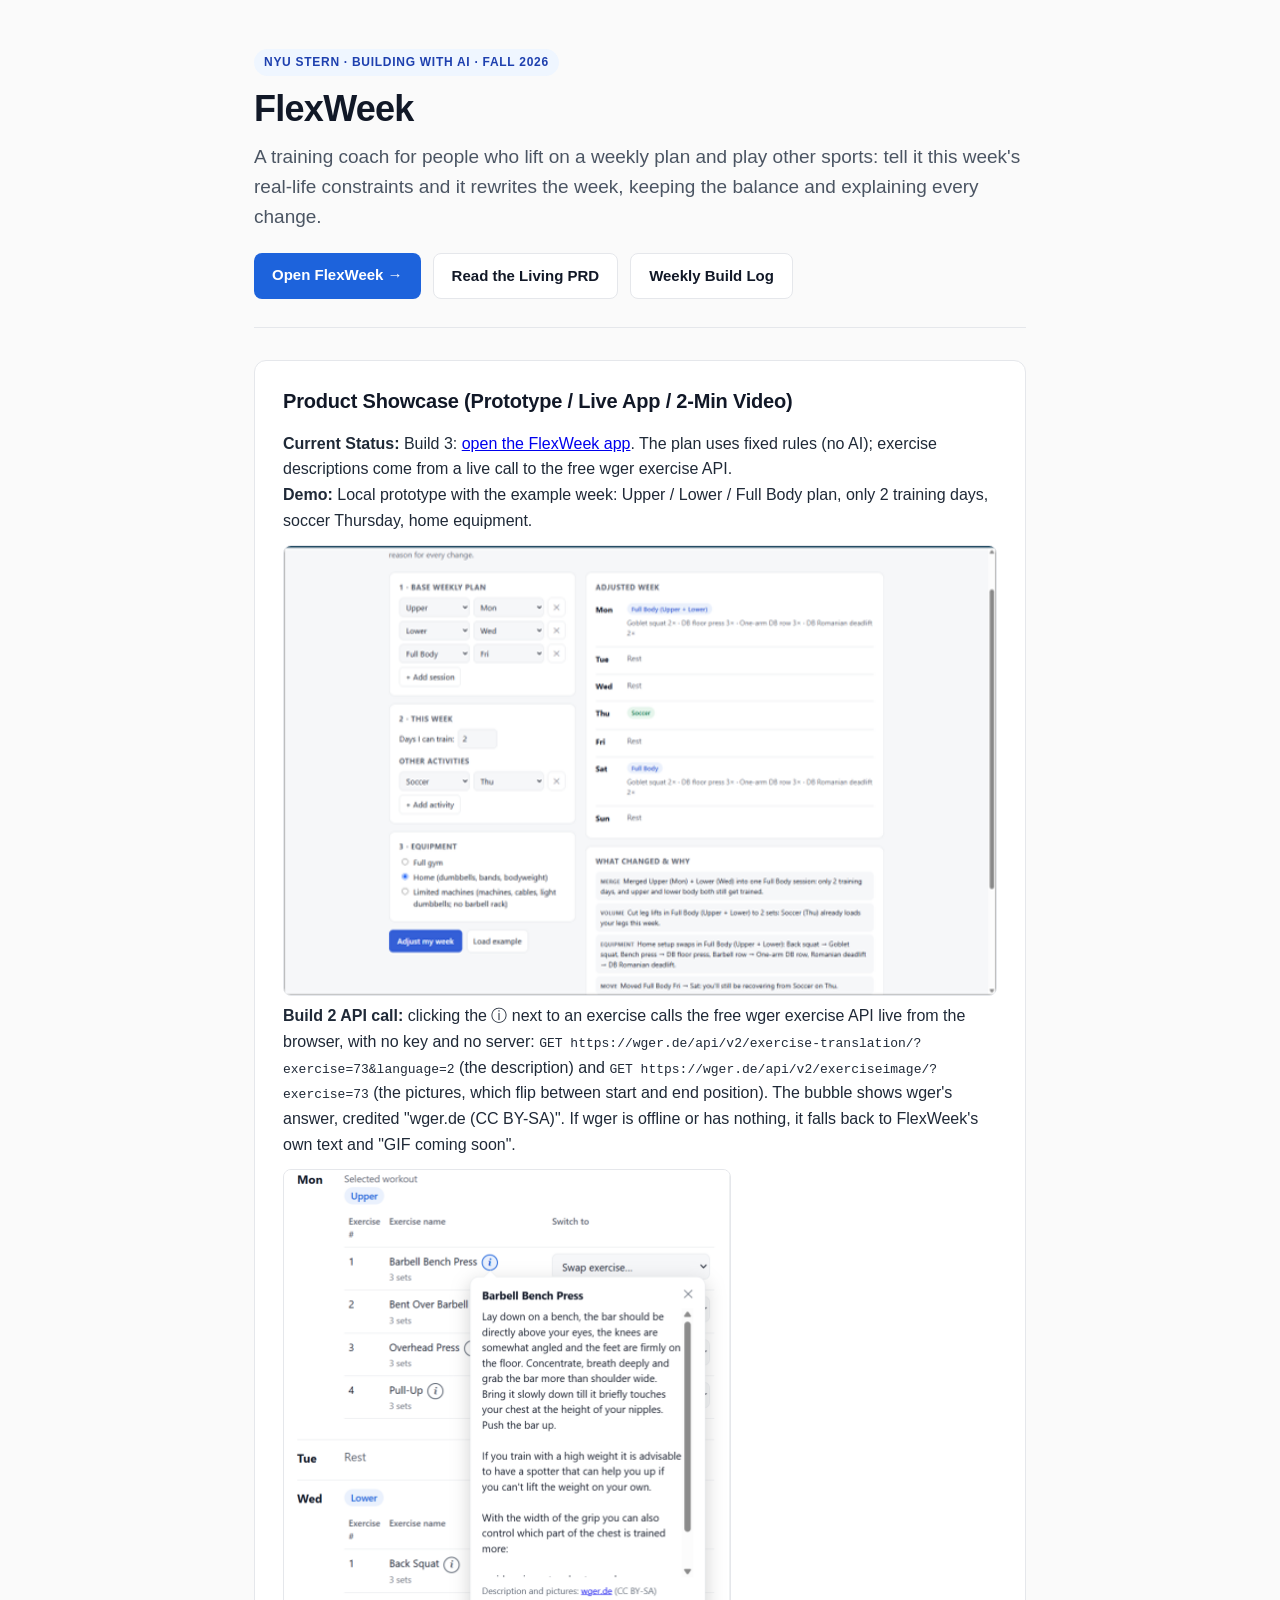
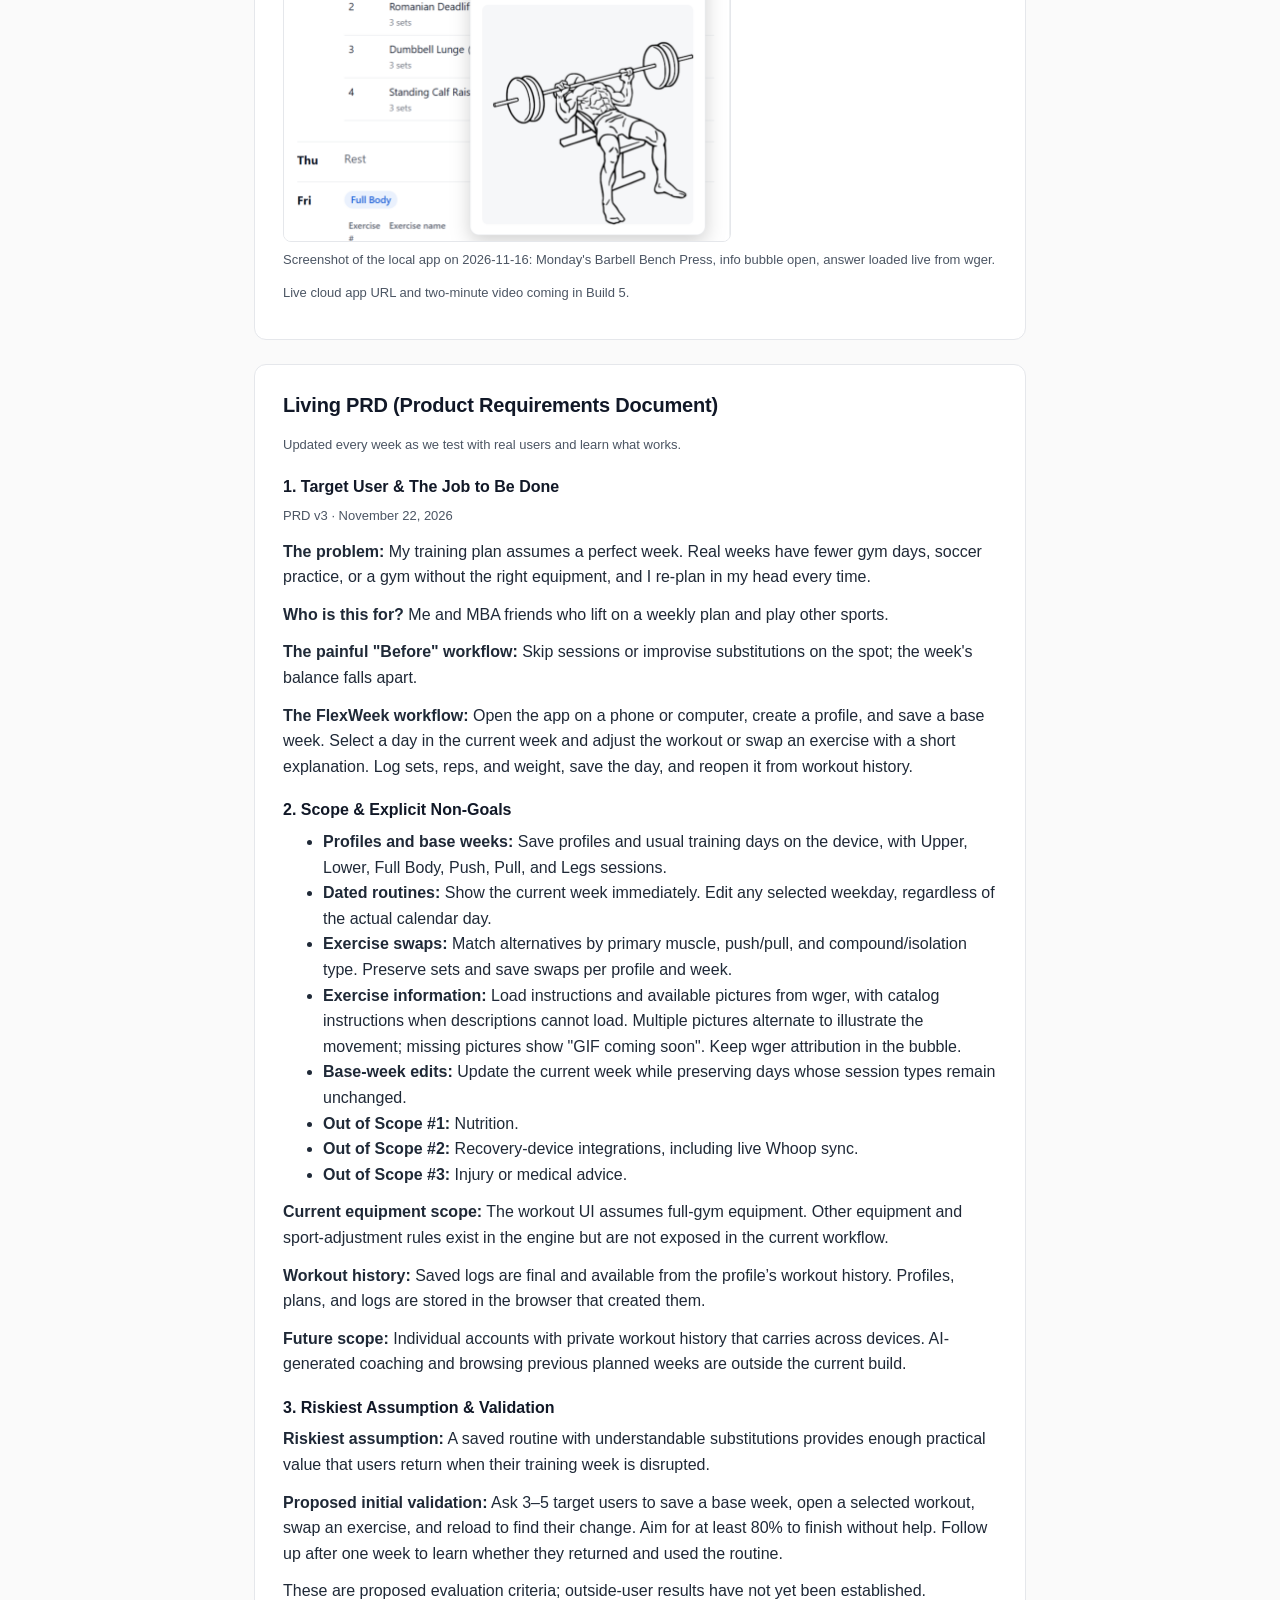
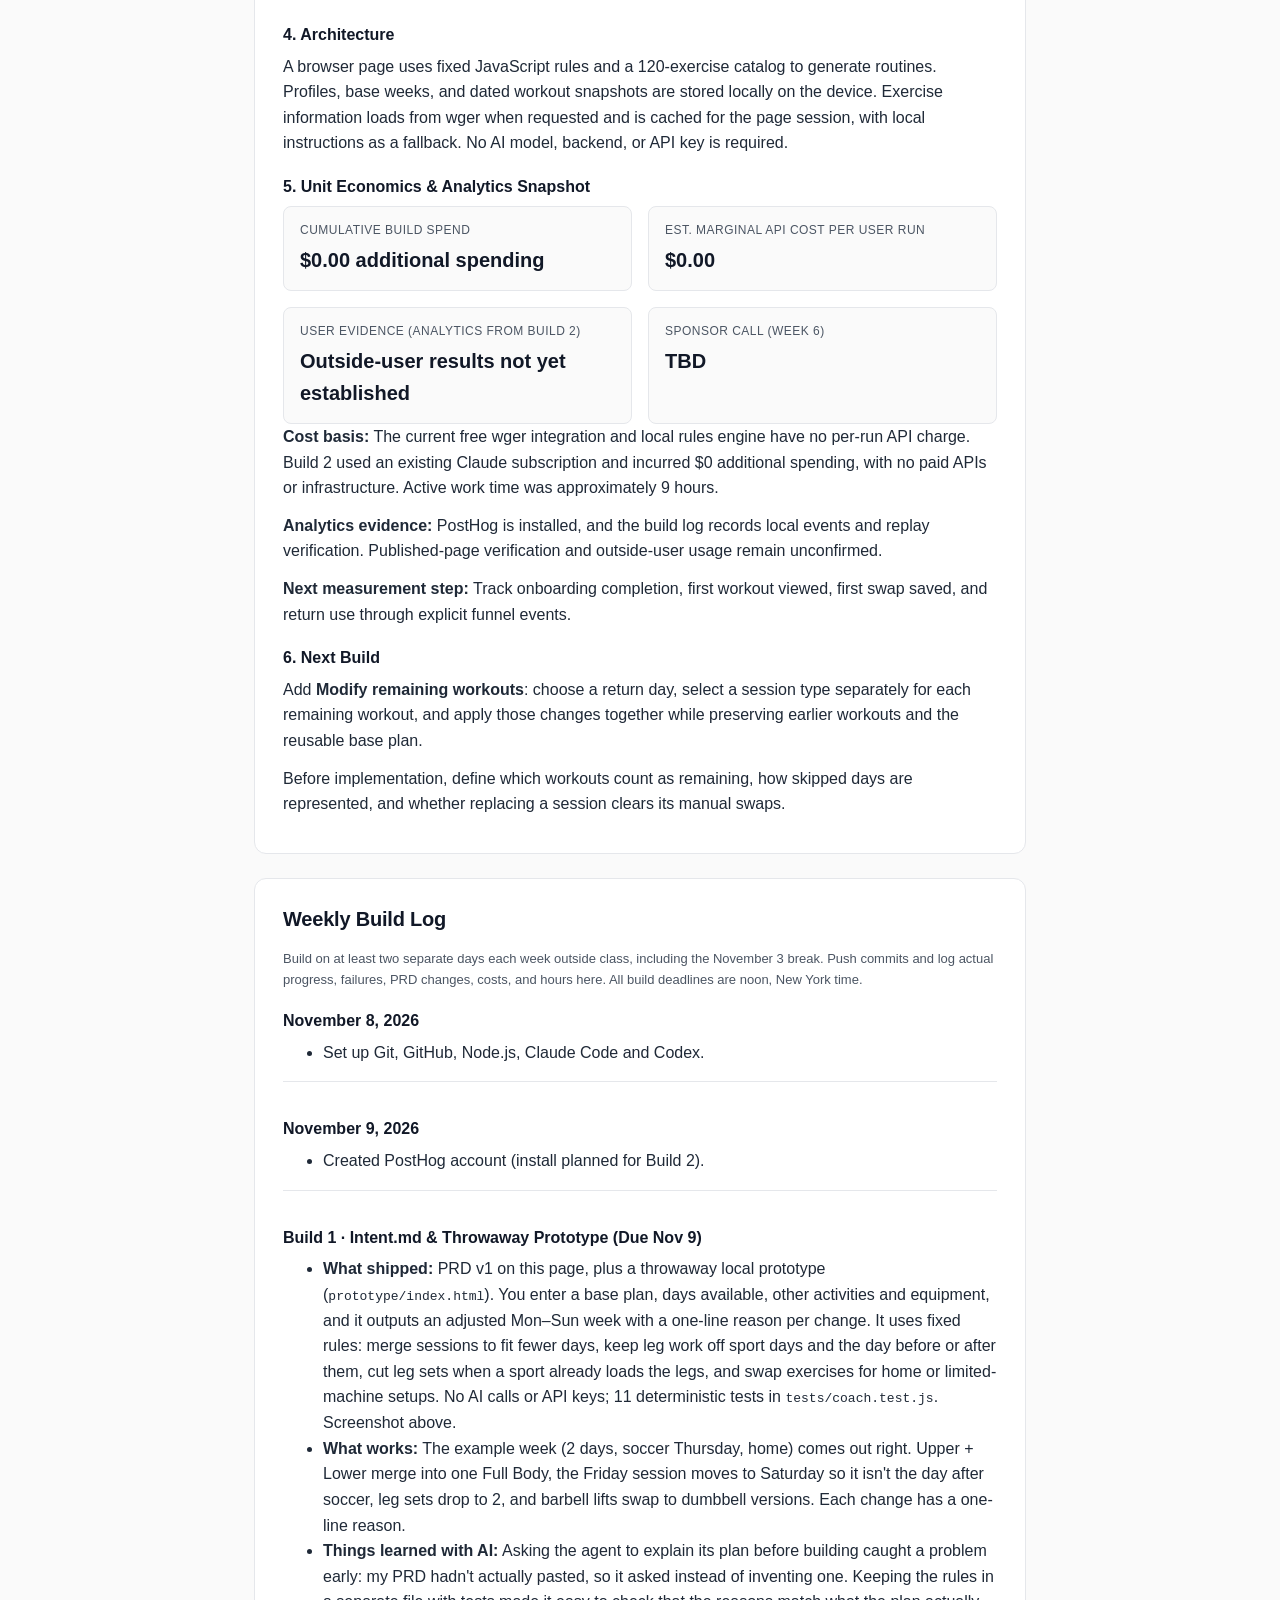
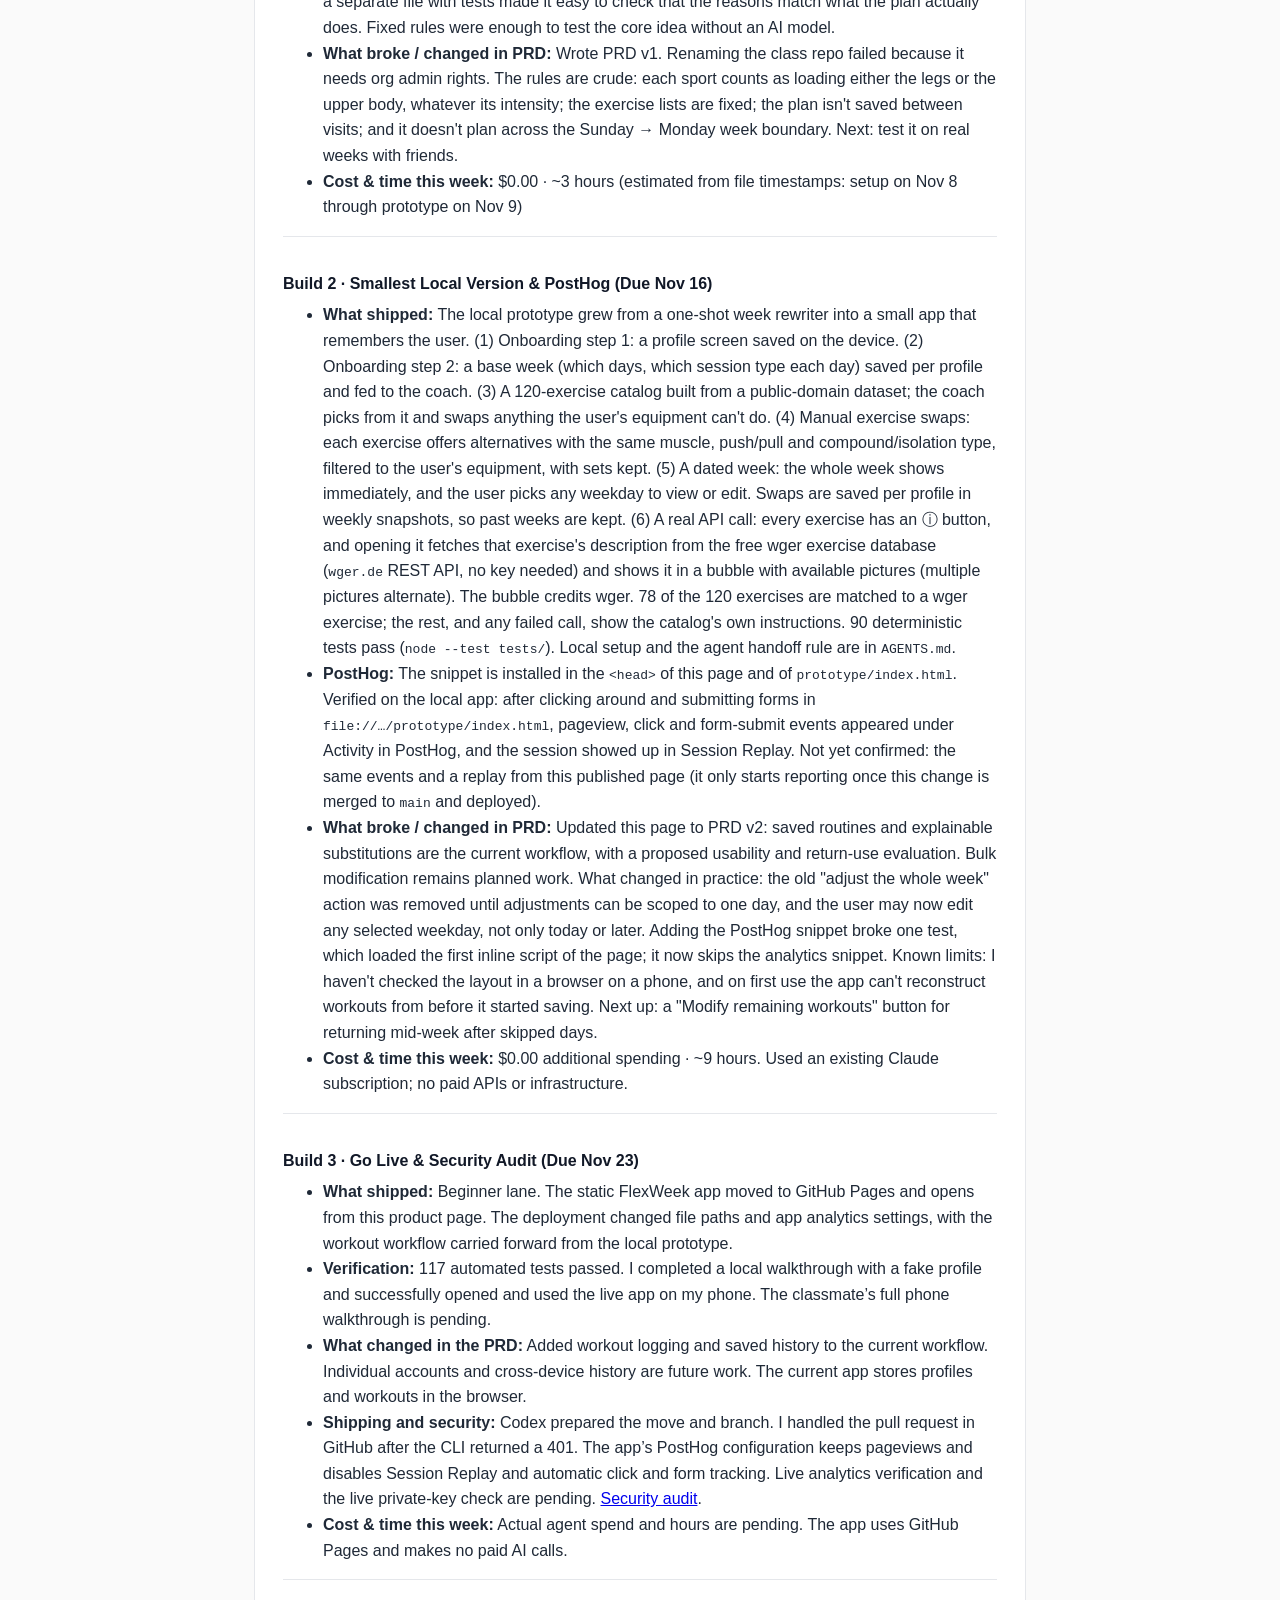
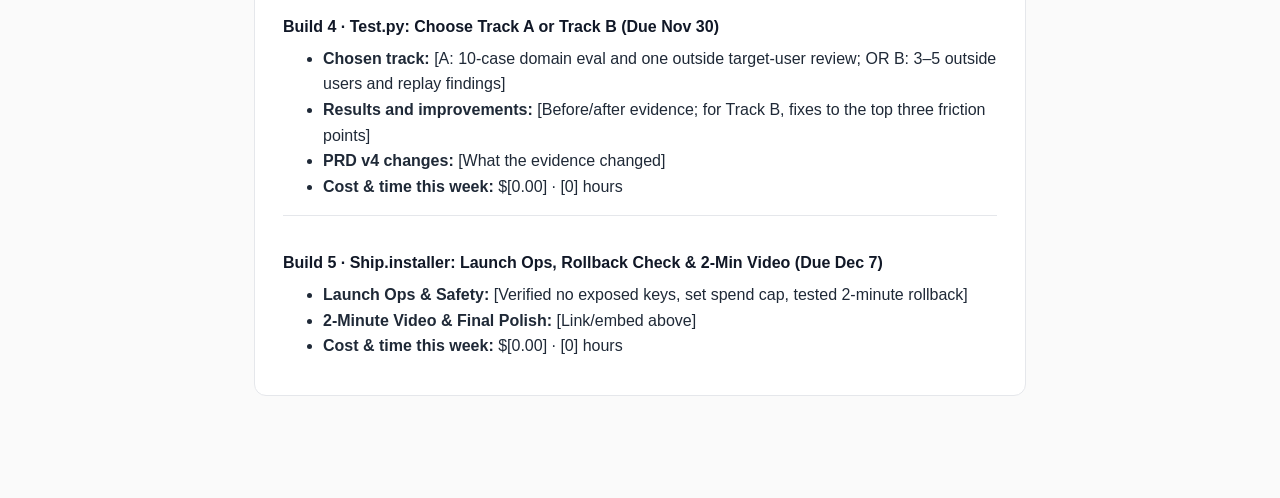
==== docs/index.html @ f3397f72 "Document Build 3 deployment and security audit progress" ====
<!DOCTYPE html>
<html lang="en">
<head>
  <meta charset="UTF-8" />
  <meta name="viewport" content="width=device-width, initial-scale=1.0" />
  <title>FlexWeek · Building with AI (Fall 2026)</title>

  <!-- PostHog -->
  <script>
    !function(t,e){var o,n,p,r;e.__SV||(window.posthog && window.posthog.__loaded)||(window.posthog=e,e._i=[],e.init=function(i,s,a){function g(t,e){var o=e.split(".");2==o.length&&(t=t[o[0]],e=o[1]),t[e]=function(){t.push([e].concat(Array.prototype.slice.call(arguments,0)))}}p||((p=t.createElement("script")).type="text/javascript",p.crossOrigin="anonymous",p.async=!0,p.src=s.api_host.replace(".i.posthog.com","-assets.i.posthog.com")+"/static/array.js",p.onerror=function(){p=null},(r=t.getElementsByTagName("script")[0]).parentNode.insertBefore(p,r));var u=e;for(void 0!==a?u=e[a]=[]:a="posthog",u.people=u.people||[],Object.defineProperty(u,"toString",{configurable:!0,enumerable:!0,writable:!0,value:function(t){var e="posthog";return"posthog"!==a&&(e+="."+a),t||(e+=" (stub)"),e}}),Object.defineProperty(u.people,"toString",{configurable:!0,enumerable:!0,writable:!0,value:function(){return u.toString(1)+".people (stub)"}}),o="Eh Rh Ph Oh Lh qh init yd bd dd fd Sd wc md xd ad Ed Ad Rd Pd Od Fd capture getExtension gr pd gd calculateEventProperties Ld register register_once register_for_session unregister unregister_for_session zd hd jd getFeatureFlag getFeatureFlagPayload getFeatureFlagResult getAllFeatureFlags isFeatureEnabled reloadFeatureFlags updateFlags updateEarlyAccessFeatureEnrollment getEarlyAccessFeatures on onFeatureFlags onSurveysLoaded onSessionId getSurveys getActiveMatchingSurveys onActiveMatchingSurveysChanged renderSurvey displaySurvey cancelPendingSurvey canRenderSurvey canRenderSurveyAsync Hd identify setPersonProperties unsetPersonProperties group resetGroups setPersonPropertiesForFlags resetPersonPropertiesForFlags setGroupPropertiesForFlags resetGroupPropertiesForFlags reset Ud shutdown setIdentity clearIdentity get_distinct_id getGroups get_session_id get_session_replay_url alias set_config startSessionRecording stopSessionRecording sessionRecordingStarted captureException addExceptionStep captureLog startExceptionAutocapture stopExceptionAutocapture loadToolbar get_property getSessionProperty qd Td createPersonProfile setInternalOrTestUser Bd Uh zh opt_in_capturing opt_out_capturing Hh has_opted_in_capturing has_opted_out_capturing get_explicit_consent_status is_capturing clear_opt_in_out_capturing $d debug kc Ls getPageViewId captureTraceFeedback captureTraceMetric rd".split(" "),n=0;n<o.length;n++)g(u,o[n]);e._i.push([i,s,a])},e.__SV=1)}(document,window.posthog||[]);
    posthog.init('phc_yWH2DYtbqwrPNAGoqva7mXUJ3eoKu2SEwmUWxZqP9yeE', {
        api_host: 'https://us.i.posthog.com',
        defaults: '2026-05-30',
        person_profiles: 'identified_only', // or 'always' to create profiles for anonymous users as well
    })
  </script>

  <style>
    :root {
      --bg: #fafafa;
      --card: #ffffff;
      --text: #111827;
      --muted: #4b5563;
      --border: #e5e7eb;
      --accent: #1d63dc;
      --tag-bg: #eff6ff;
      --tag-text: #1e40af;
    }
    * { box-sizing: border-box; }
    body {
      margin: 0;
      font-family: -apple-system, BlinkMacSystemFont, "DM Sans", "Segoe UI", Roboto, sans-serif;
      background: var(--bg);
      color: var(--text);
      line-height: 1.6;
    }
    .container {
      max-width: 820px;
      margin: 0 auto;
      padding: 48px 24px 80px;
    }
    header {
      border-bottom: 1px solid var(--border);
      padding-bottom: 28px;
      margin-bottom: 32px;
    }
    .eyebrow {
      display: inline-block;
      font-size: 12px;
      font-weight: 600;
      text-transform: uppercase;
      letter-spacing: 0.06em;
      background: var(--tag-bg);
      color: var(--tag-text);
      padding: 4px 10px;
      border-radius: 999px;
      margin-bottom: 12px;
    }
    h1 {
      font-size: 36px;
      line-height: 1.15;
      margin: 0 0 12px;
      letter-spacing: -0.02em;
    }
    .tagline {
      font-size: 19px;
      color: var(--muted);
      margin: 0 0 20px;
    }
    .cta-row {
      display: flex;
      gap: 12px;
      flex-wrap: wrap;
    }
    .btn {
      display: inline-block;
      padding: 10px 18px;
      border-radius: 8px;
      font-weight: 600;
      font-size: 15px;
      text-decoration: none;
      background: var(--accent);
      color: #fff;
    }
    .btn-secondary {
      background: var(--card);
      color: var(--text);
      border: 1px solid var(--border);
    }
    section {
      background: var(--card);
      border: 1px solid var(--border);
      border-radius: 12px;
      padding: 24px 28px;
      margin-bottom: 24px;
    }
    h2 {
      font-size: 20px;
      margin: 0 0 14px;
      letter-spacing: -0.01em;
    }
    h3 {
      font-size: 16px;
      margin: 18px 0 6px;
    }
    p, ul {
      margin: 0 0 12px;
      color: #1f2937;
    }
    .grid-2 {
      display: grid;
      grid-template-columns: repeat(auto-fit, minmax(240px, 1fr));
      gap: 16px;
    }
    .stat-box {
      border: 1px solid var(--border);
      border-radius: 8px;
      padding: 14px 16px;
      background: var(--bg);
    }
    .stat-label {
      font-size: 12px;
      color: var(--muted);
      text-transform: uppercase;
      letter-spacing: 0.04em;
    }
    .stat-value {
      font-size: 20px;
      font-weight: 700;
      margin-top: 4px;
    }
    .log-entry {
      border-top: 1px solid var(--border);
      padding-top: 16px;
      margin-top: 16px;
    }
    .log-entry:first-of-type {
      border-top: none;
      padding-top: 0;
      margin-top: 0;
    }
    .meta {
      font-size: 13px;
      color: var(--muted);
    }
  </style>
</head>
<body>
  <div class="container">
    <!-- HERO / PRODUCT PITCH -->
    <header>
      <span class="eyebrow">NYU Stern · Building with AI · Fall 2026</span>
      <h1>FlexWeek</h1>
      <p class="tagline">A training coach for people who lift on a weekly plan and play other sports: tell it this week's real-life constraints and it rewrites the week, keeping the balance and explaining every change.</p>
      <div class="cta-row">
        <a class="btn" href="./app/" onclick="window.posthog && posthog.capture('clicked_try_product')">Open FlexWeek →</a>
        <a class="btn btn-secondary" href="#prd">Read the Living PRD</a>
        <a class="btn btn-secondary" href="#build-log">Weekly Build Log</a>
      </div>
    </header>

    <!-- DEMO / SCREENSHOT / VIDEO SHOWCASE -->
    <section id="live-demo">
      <h2>Product Showcase (Prototype / Live App / 2-Min Video)</h2>
      <p>
        <strong>Current Status:</strong> Build 3: <a href="./app/">open the FlexWeek app</a>. The plan uses fixed rules (no AI); exercise descriptions come from a live call to the free wger exercise API.<br />
        <strong>Demo:</strong> Local prototype with the example week: Upper / Lower / Full Body plan, only 2 training days, soccer Thursday, home equipment.
      </p>
      <img src="prototype.png" alt="FlexWeek prototype: base plan and constraints on the left, the adjusted Mon–Sun week and a list of changes with one-line reasons on the right" style="width:100%;height:auto;border:1px solid var(--border);border-radius:8px;" />
      <p>
        <strong>Build 2 API call:</strong> clicking the ⓘ next to an exercise calls the free wger exercise API live from the browser, with no key and no server:
        <code>GET https://wger.de/api/v2/exercise-translation/?exercise=73&amp;language=2</code> (the description) and
        <code>GET https://wger.de/api/v2/exerciseimage/?exercise=73</code> (the pictures, which flip between start and end position).
        The bubble shows wger's answer, credited "wger.de (CC BY-SA)". If wger is offline or has nothing, it falls back to FlexWeek's own text and "GIF coming soon".
      </p>
      <img src="api-call-wger.png" alt="FlexWeek week view with the info bubble open for Barbell Bench Press: wger's description, the bench-press picture, and the line 'Description and pictures: wger.de (CC BY-SA)'" style="width:100%;max-width:448px;height:auto;border:1px solid var(--border);border-radius:8px;" />
      <p class="meta">Screenshot of the local app on 2026-11-16: Monday's Barbell Bench Press, info bubble open, answer loaded live from wger.</p>
      <p class="meta">Live cloud app URL and two-minute video coming in Build 5.</p>
    </section>

    <!-- LIVING PRD (Updated every week!) -->
    <section id="prd">
      <h2>Living PRD (Product Requirements Document)</h2>
      <p class="meta">Updated every week as we test with real users and learn what works.</p>

      <h3>1. Target User & The Job to Be Done</h3>
      <p class="meta">PRD v3 · November 22, 2026</p>
      <p><strong>The problem:</strong> My training plan assumes a perfect week. Real weeks have fewer gym days, soccer practice, or a gym without the right equipment, and I re-plan in my head every time.</p>
      <p><strong>Who is this for?</strong> Me and MBA friends who lift on a weekly plan and play other sports.</p>
      <p><strong>The painful "Before" workflow:</strong> Skip sessions or improvise substitutions on the spot; the week's balance falls apart.</p>
      <p><strong>The FlexWeek workflow:</strong> Open the app on a phone or computer, create a profile, and save a base week. Select a day in the current week and adjust the workout or swap an exercise with a short explanation. Log sets, reps, and weight, save the day, and reopen it from workout history.</p>

      <h3>2. Scope & Explicit Non-Goals</h3>
      <ul>
        <li><strong>Profiles and base weeks:</strong> Save profiles and usual training days on the device, with Upper, Lower, Full Body, Push, Pull, and Legs sessions.</li>
        <li><strong>Dated routines:</strong> Show the current week immediately. Edit any selected weekday, regardless of the actual calendar day.</li>
        <li><strong>Exercise swaps:</strong> Match alternatives by primary muscle, push/pull, and compound/isolation type. Preserve sets and save swaps per profile and week.</li>
        <li><strong>Exercise information:</strong> Load instructions and available pictures from wger, with catalog instructions when descriptions cannot load. Multiple pictures alternate to illustrate the movement; missing pictures show "GIF coming soon". Keep wger attribution in the bubble.</li>
        <li><strong>Base-week edits:</strong> Update the current week while preserving days whose session types remain unchanged.</li>
        <li><strong>Out of Scope #1:</strong> Nutrition.</li>
        <li><strong>Out of Scope #2:</strong> Recovery-device integrations, including live Whoop sync.</li>
        <li><strong>Out of Scope #3:</strong> Injury or medical advice.</li>
      </ul>
      <p><strong>Current equipment scope:</strong> The workout UI assumes full-gym equipment. Other equipment and sport-adjustment rules exist in the engine but are not exposed in the current workflow.</p>
      <p><strong>Workout history:</strong> Saved logs are final and available from the profile’s workout history. Profiles, plans, and logs are stored in the browser that created them.</p>
      <p><strong>Future scope:</strong> Individual accounts with private workout history that carries across devices. AI-generated coaching and browsing previous planned weeks are outside the current build.</p>

      <h3>3. Riskiest Assumption &amp; Validation</h3>
      <p><strong>Riskiest assumption:</strong> A saved routine with understandable substitutions provides enough practical value that users return when their training week is disrupted.</p>
      <p><strong>Proposed initial validation:</strong> Ask 3–5 target users to save a base week, open a selected workout, swap an exercise, and reload to find their change. Aim for at least 80% to finish without help. Follow up after one week to learn whether they returned and used the routine.</p>
      <p>These are proposed evaluation criteria; outside-user results have not yet been established.</p>

      <h3>4. Architecture</h3>
      <p>A browser page uses fixed JavaScript rules and a 120-exercise catalog to generate routines. Profiles, base weeks, and dated workout snapshots are stored locally on the device. Exercise information loads from wger when requested and is cached for the page session, with local instructions as a fallback. No AI model, backend, or API key is required.</p>

      <h3>5. Unit Economics &amp; Analytics Snapshot</h3>
      <div class="grid-2">
        <div class="stat-box">
          <div class="stat-label">Cumulative Build Spend</div>
          <div class="stat-value">$0.00 additional spending</div>
        </div>
        <div class="stat-box">
          <div class="stat-label">Est. Marginal API Cost Per User Run</div>
          <div class="stat-value">$0.00</div>
        </div>
        <div class="stat-box">
          <div class="stat-label">User Evidence (Analytics from Build 2)</div>
          <div class="stat-value">Outside-user results not yet established</div>
        </div>
        <div class="stat-box">
          <div class="stat-label">Sponsor Call (Week 6)</div>
          <div class="stat-value">TBD</div>
        </div>
      </div>
      <p><strong>Cost basis:</strong> The current free wger integration and local rules engine have no per-run API charge. Build 2 used an existing Claude subscription and incurred $0 additional spending, with no paid APIs or infrastructure. Active work time was approximately 9 hours.</p>
      <p><strong>Analytics evidence:</strong> PostHog is installed, and the build log records local events and replay verification. Published-page verification and outside-user usage remain unconfirmed.</p>
      <p><strong>Next measurement step:</strong> Track onboarding completion, first workout viewed, first swap saved, and return use through explicit funnel events.</p>

      <h3>6. Next Build</h3>
      <p>Add <strong>Modify remaining workouts</strong>: choose a return day, select a session type separately for each remaining workout, and apply those changes together while preserving earlier workouts and the reusable base plan.</p>
      <p>Before implementation, define which workouts count as remaining, how skipped days are represented, and whether replacing a session clears its manual swaps.</p>
    </section>

    <!-- WEEKLY BUILD LOG (Updated at least twice a week via Git commits) -->
    <section id="build-log">
      <h2>Weekly Build Log</h2>
      <p class="meta">Build on at least two separate days each week outside class, including the November 3 break. Push commits and log actual progress, failures, PRD changes, costs, and hours here. All build deadlines are noon, New York time.</p>

      <div class="log-entry">
        <h3>November 8, 2026</h3>
        <ul>
          <li>Set up Git, GitHub, Node.js, Claude Code and Codex.</li>
        </ul>
      </div>

      <div class="log-entry">
        <h3>November 9, 2026</h3>
        <ul>
          <li>Created PostHog account (install planned for Build 2).</li>
        </ul>
      </div>

      <div class="log-entry">
        <h3>Build 1 · Intent.md & Throwaway Prototype (Due Nov 9)</h3>
        <ul>
          <li><strong>What shipped:</strong> PRD v1 on this page, plus a throwaway local prototype (<code>prototype/index.html</code>). You enter a base plan, days available, other activities and equipment, and it outputs an adjusted Mon–Sun week with a one-line reason per change. It uses fixed rules: merge sessions to fit fewer days, keep leg work off sport days and the day before or after them, cut leg sets when a sport already loads the legs, and swap exercises for home or limited-machine setups. No AI calls or API keys; 11 deterministic tests in <code>tests/coach.test.js</code>. Screenshot above.</li>
          <li><strong>What works:</strong> The example week (2 days, soccer Thursday, home) comes out right. Upper + Lower merge into one Full Body, the Friday session moves to Saturday so it isn't the day after soccer, leg sets drop to 2, and barbell lifts swap to dumbbell versions. Each change has a one-line reason.</li>
          <li><strong>Things learned with AI:</strong> Asking the agent to explain its plan before building caught a problem early: my PRD hadn't actually pasted, so it asked instead of inventing one. Keeping the rules in a separate file with tests made it easy to check that the reasons match what the plan actually does. Fixed rules were enough to test the core idea without an AI model.</li>
          <li><strong>What broke / changed in PRD:</strong> Wrote PRD v1. Renaming the class repo failed because it needs org admin rights. The rules are crude: each sport counts as loading either the legs or the upper body, whatever its intensity; the exercise lists are fixed; the plan isn't saved between visits; and it doesn't plan across the Sunday → Monday week boundary. Next: test it on real weeks with friends.</li>
          <li><strong>Cost & time this week:</strong> $0.00 · ~3 hours (estimated from file timestamps: setup on Nov 8 through prototype on Nov 9)</li>
        </ul>
      </div>

      <div class="log-entry">
        <h3>Build 2 · Smallest Local Version & PostHog (Due Nov 16)</h3>
        <ul>
          <li><strong>What shipped:</strong> The local prototype grew from a one-shot week rewriter into a small app that remembers the user. (1) Onboarding step 1: a profile screen saved on the device. (2) Onboarding step 2: a base week (which days, which session type each day) saved per profile and fed to the coach. (3) A 120-exercise catalog built from a public-domain dataset; the coach picks from it and swaps anything the user's equipment can't do. (4) Manual exercise swaps: each exercise offers alternatives with the same muscle, push/pull and compound/isolation type, filtered to the user's equipment, with sets kept. (5) A dated week: the whole week shows immediately, and the user picks any weekday to view or edit. Swaps are saved per profile in weekly snapshots, so past weeks are kept. (6) A real API call: every exercise has an ⓘ button, and opening it fetches that exercise's description from the free wger exercise database (<code>wger.de</code> REST API, no key needed) and shows it in a bubble with available pictures (multiple pictures alternate). The bubble credits wger. 78 of the 120 exercises are matched to a wger exercise; the rest, and any failed call, show the catalog's own instructions. 90 deterministic tests pass (<code>node --test tests/</code>). Local setup and the agent handoff rule are in <code>AGENTS.md</code>.</li>
          <li><strong>PostHog:</strong> The snippet is installed in the <code>&lt;head&gt;</code> of this page and of <code>prototype/index.html</code>. Verified on the local app: after clicking around and submitting forms in <code>file://…/prototype/index.html</code>, pageview, click and form-submit events appeared under Activity in PostHog, and the session showed up in Session Replay. Not yet confirmed: the same events and a replay from this published page (it only starts reporting once this change is merged to <code>main</code> and deployed).</li>
          <li><strong>What broke / changed in PRD:</strong> Updated this page to PRD v2: saved routines and explainable substitutions are the current workflow, with a proposed usability and return-use evaluation. Bulk modification remains planned work. What changed in practice: the old "adjust the whole week" action was removed until adjustments can be scoped to one day, and the user may now edit any selected weekday, not only today or later. Adding the PostHog snippet broke one test, which loaded the first inline script of the page; it now skips the analytics snippet. Known limits: I haven't checked the layout in a browser on a phone, and on first use the app can't reconstruct workouts from before it started saving. Next up: a "Modify remaining workouts" button for returning mid-week after skipped days.</li>
          <li><strong>Cost & time this week:</strong> $0.00 additional spending · ~9 hours. Used an existing Claude subscription; no paid APIs or infrastructure.</li>
        </ul>
      </div>

      <div class="log-entry">
        <h3>Build 3 · Go Live &amp; Security Audit (Due Nov 23)</h3>
        <ul>
          <li><strong>What shipped:</strong> Beginner lane. The static FlexWeek app moved to GitHub Pages and opens from this product page. The deployment changed file paths and app analytics settings, with the workout workflow carried forward from the local prototype.</li>
          <li><strong>Verification:</strong> 117 automated tests passed. I completed a local walkthrough with a fake profile and successfully opened and used the live app on my phone. The classmate’s full phone walkthrough is pending.</li>
          <li><strong>What changed in the PRD:</strong> Added workout logging and saved history to the current workflow. Individual accounts and cross-device history are future work. The current app stores profiles and workouts in the browser.</li>
          <li><strong>Shipping and security:</strong> Codex prepared the move and branch. I handled the pull request in GitHub after the CLI returned a 401. The app’s PostHog configuration keeps pageviews and disables Session Replay and automatic click and form tracking. Live analytics verification and the live private-key check are pending. <a href="https://github.com/building-with-ai-f26/-sn4518---project-Sfwt2026-/blob/main/SECURITY.md">Security audit</a>.</li>
          <li><strong>Cost &amp; time this week:</strong> Actual agent spend and hours are pending. The app uses GitHub Pages and makes no paid AI calls.</li>
        </ul>
      </div>

      <div class="log-entry">
        <h3>Build 4 · Test.py: Choose Track A or Track B (Due Nov 30)</h3>
        <ul>
          <li><strong>Chosen track:</strong> [A: 10-case domain eval and one outside target-user review; OR B: 3–5 outside users and replay findings]</li>
          <li><strong>Results and improvements:</strong> [Before/after evidence; for Track B, fixes to the top three friction points]</li>
          <li><strong>PRD v4 changes:</strong> [What the evidence changed]</li>
          <li><strong>Cost & time this week:</strong> $[0.00] · [0] hours</li>
        </ul>
      </div>

      <div class="log-entry">
        <h3>Build 5 · Ship.installer: Launch Ops, Rollback Check & 2-Min Video (Due Dec 7)</h3>
        <ul>
          <li><strong>Launch Ops & Safety:</strong> [Verified no exposed keys, set spend cap, tested 2-minute rollback]</li>
          <li><strong>2-Minute Video & Final Polish:</strong> [Link/embed above]</li>
          <li><strong>Cost & time this week:</strong> $[0.00] · [0] hours</li>
        </ul>
      </div>
    </section>
  </div>
</body>
</html>
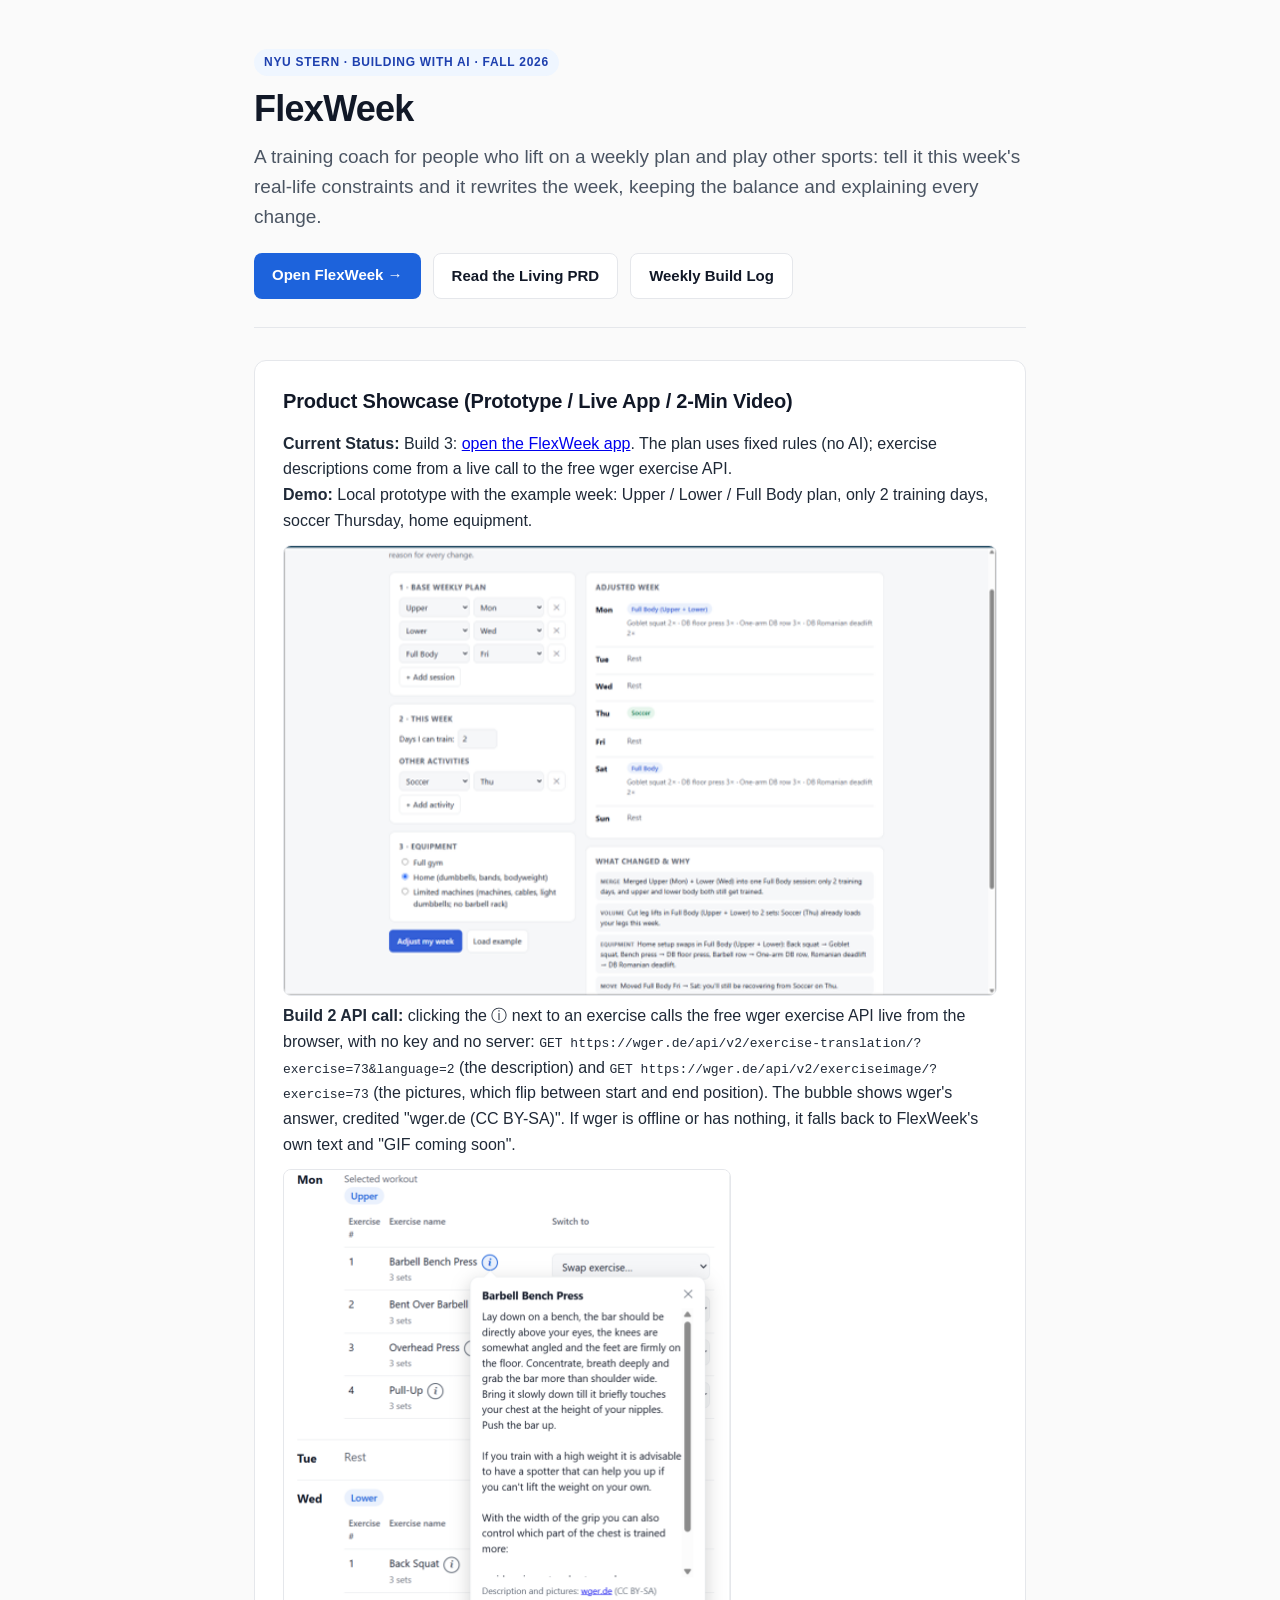
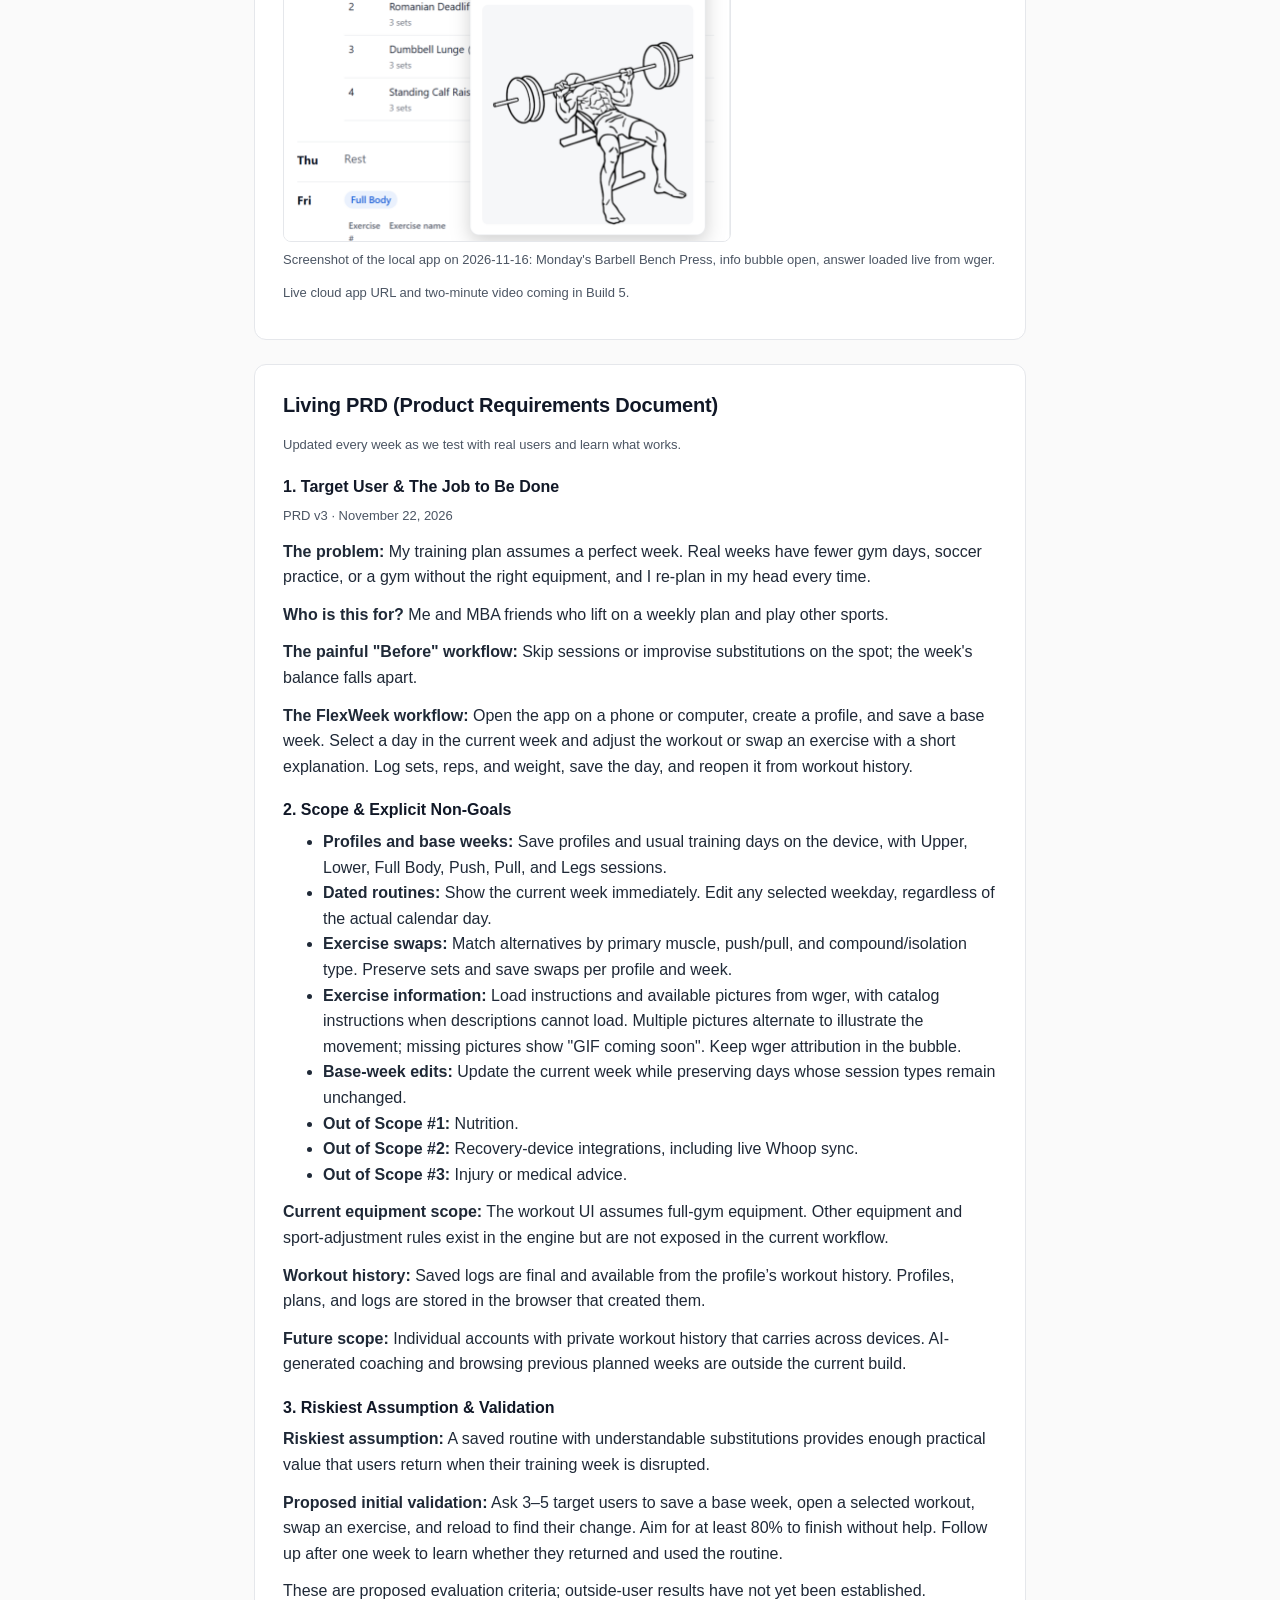
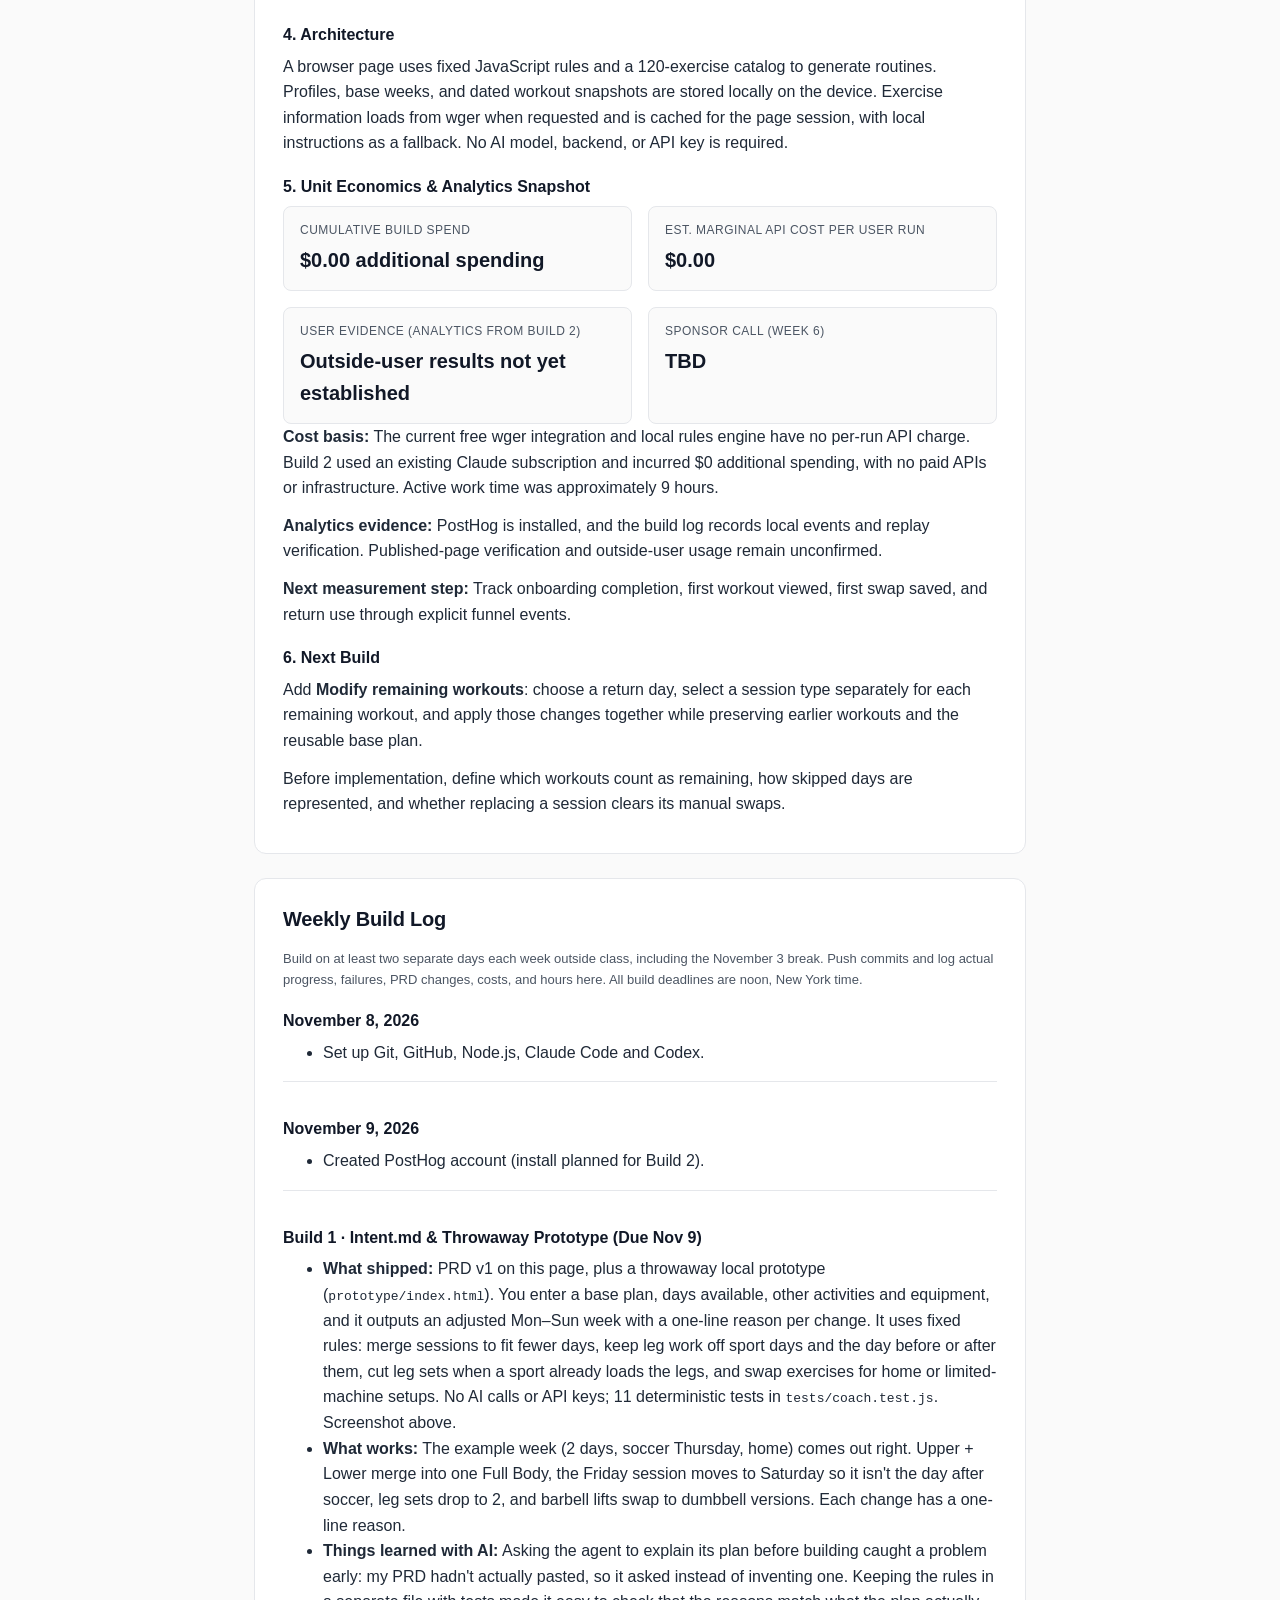
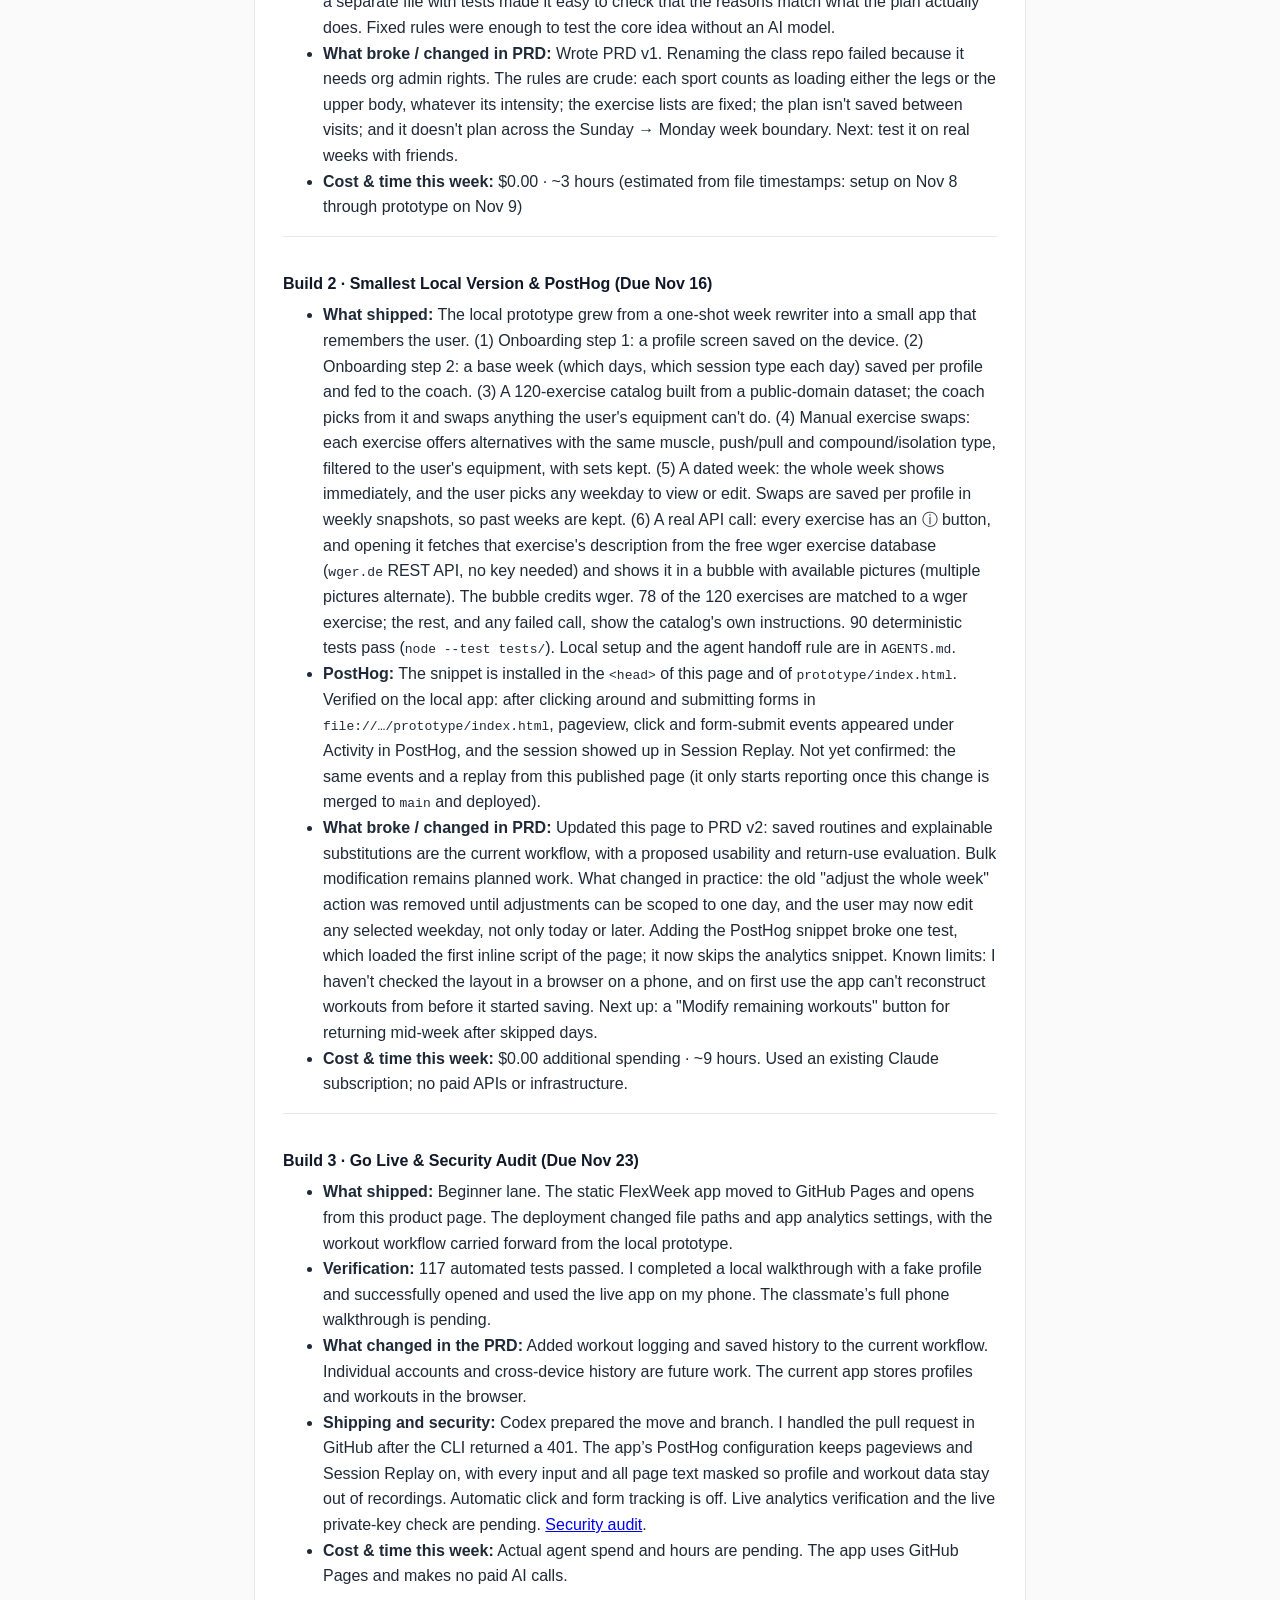
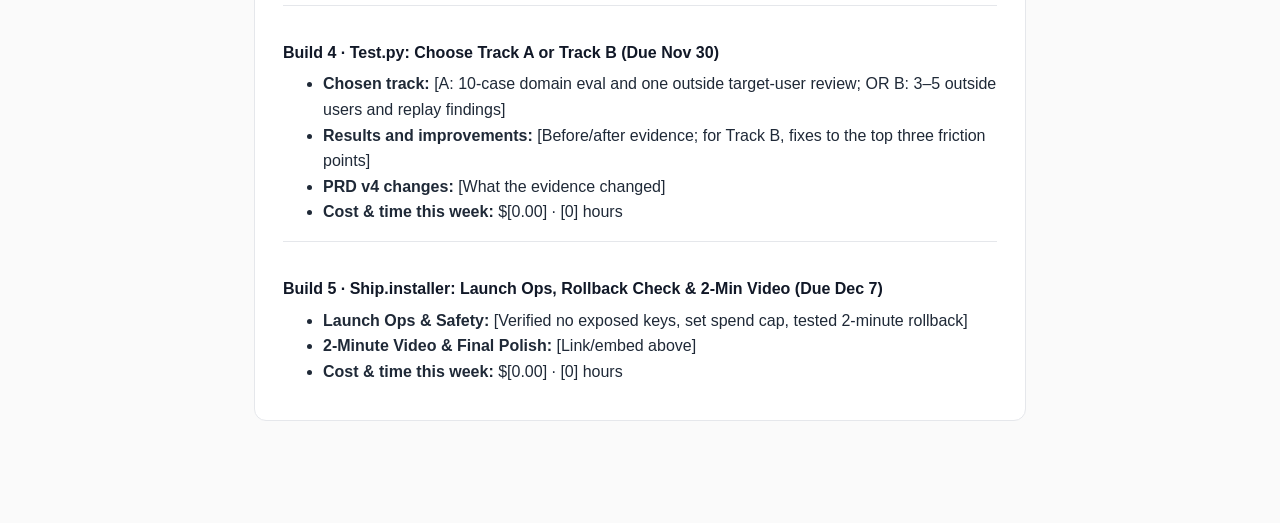
==== commit 7e413d77: "Turn Session Replay back on with full masking Build 3 requires PostHog session replay on the live si" ====
--- a/docs/index.html
+++ b/docs/index.html
@@ -287,7 +287,7 @@
           <li><strong>What shipped:</strong> Beginner lane. The static FlexWeek app moved to GitHub Pages and opens from this product page. The deployment changed file paths and app analytics settings, with the workout workflow carried forward from the local prototype.</li>
           <li><strong>Verification:</strong> 117 automated tests passed. I completed a local walkthrough with a fake profile and successfully opened and used the live app on my phone. The classmate’s full phone walkthrough is pending.</li>
           <li><strong>What changed in the PRD:</strong> Added workout logging and saved history to the current workflow. Individual accounts and cross-device history are future work. The current app stores profiles and workouts in the browser.</li>
-          <li><strong>Shipping and security:</strong> Codex prepared the move and branch. I handled the pull request in GitHub after the CLI returned a 401. The app’s PostHog configuration keeps pageviews and disables Session Replay and automatic click and form tracking. Live analytics verification and the live private-key check are pending. <a href="https://github.com/building-with-ai-f26/-sn4518---project-Sfwt2026-/blob/main/SECURITY.md">Security audit</a>.</li>
+          <li><strong>Shipping and security:</strong> Codex prepared the move and branch. I handled the pull request in GitHub after the CLI returned a 401. The app’s PostHog configuration keeps pageviews and Session Replay on, with every input and all page text masked so profile and workout data stay out of recordings. Automatic click and form tracking is off. Live analytics verification and the live private-key check are pending. <a href="https://github.com/building-with-ai-f26/-sn4518---project-Sfwt2026-/blob/main/SECURITY.md">Security audit</a>.</li>
           <li><strong>Cost &amp; time this week:</strong> Actual agent spend and hours are pending. The app uses GitHub Pages and makes no paid AI calls.</li>
         </ul>
       </div>
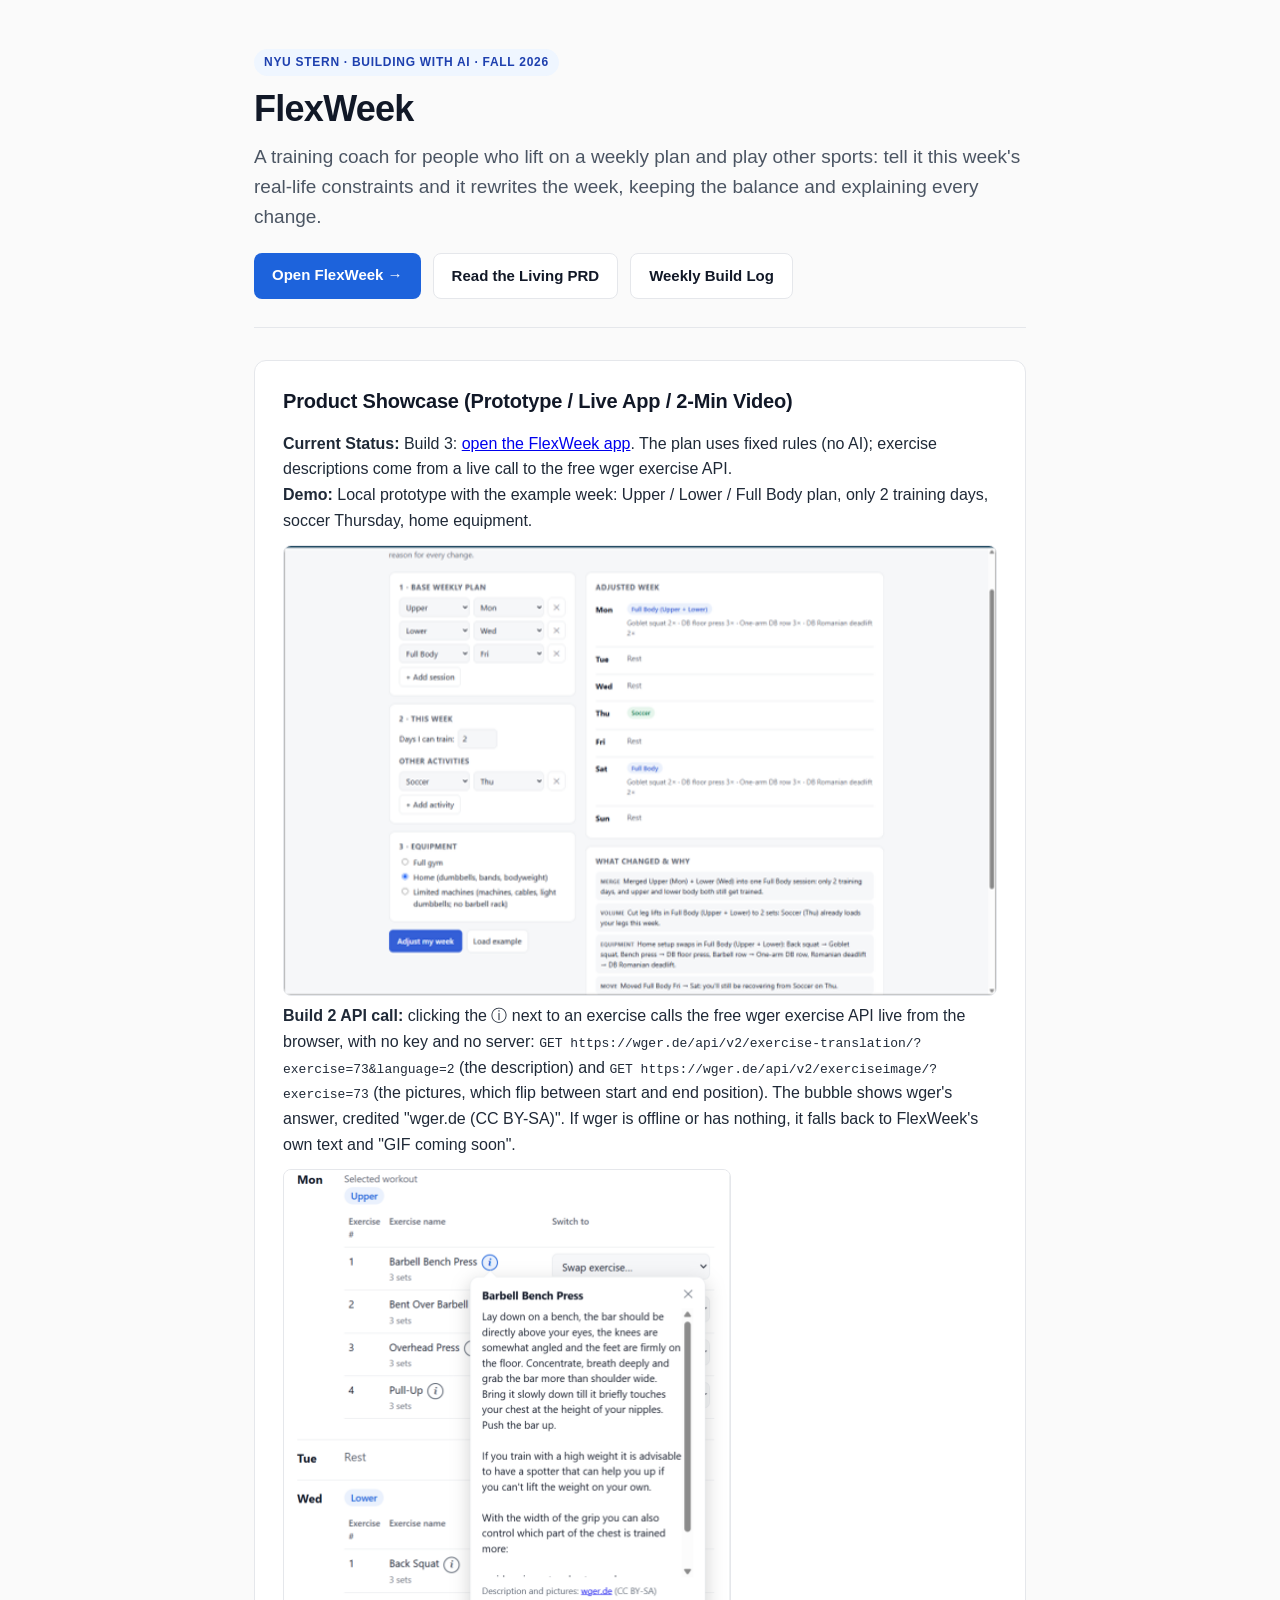
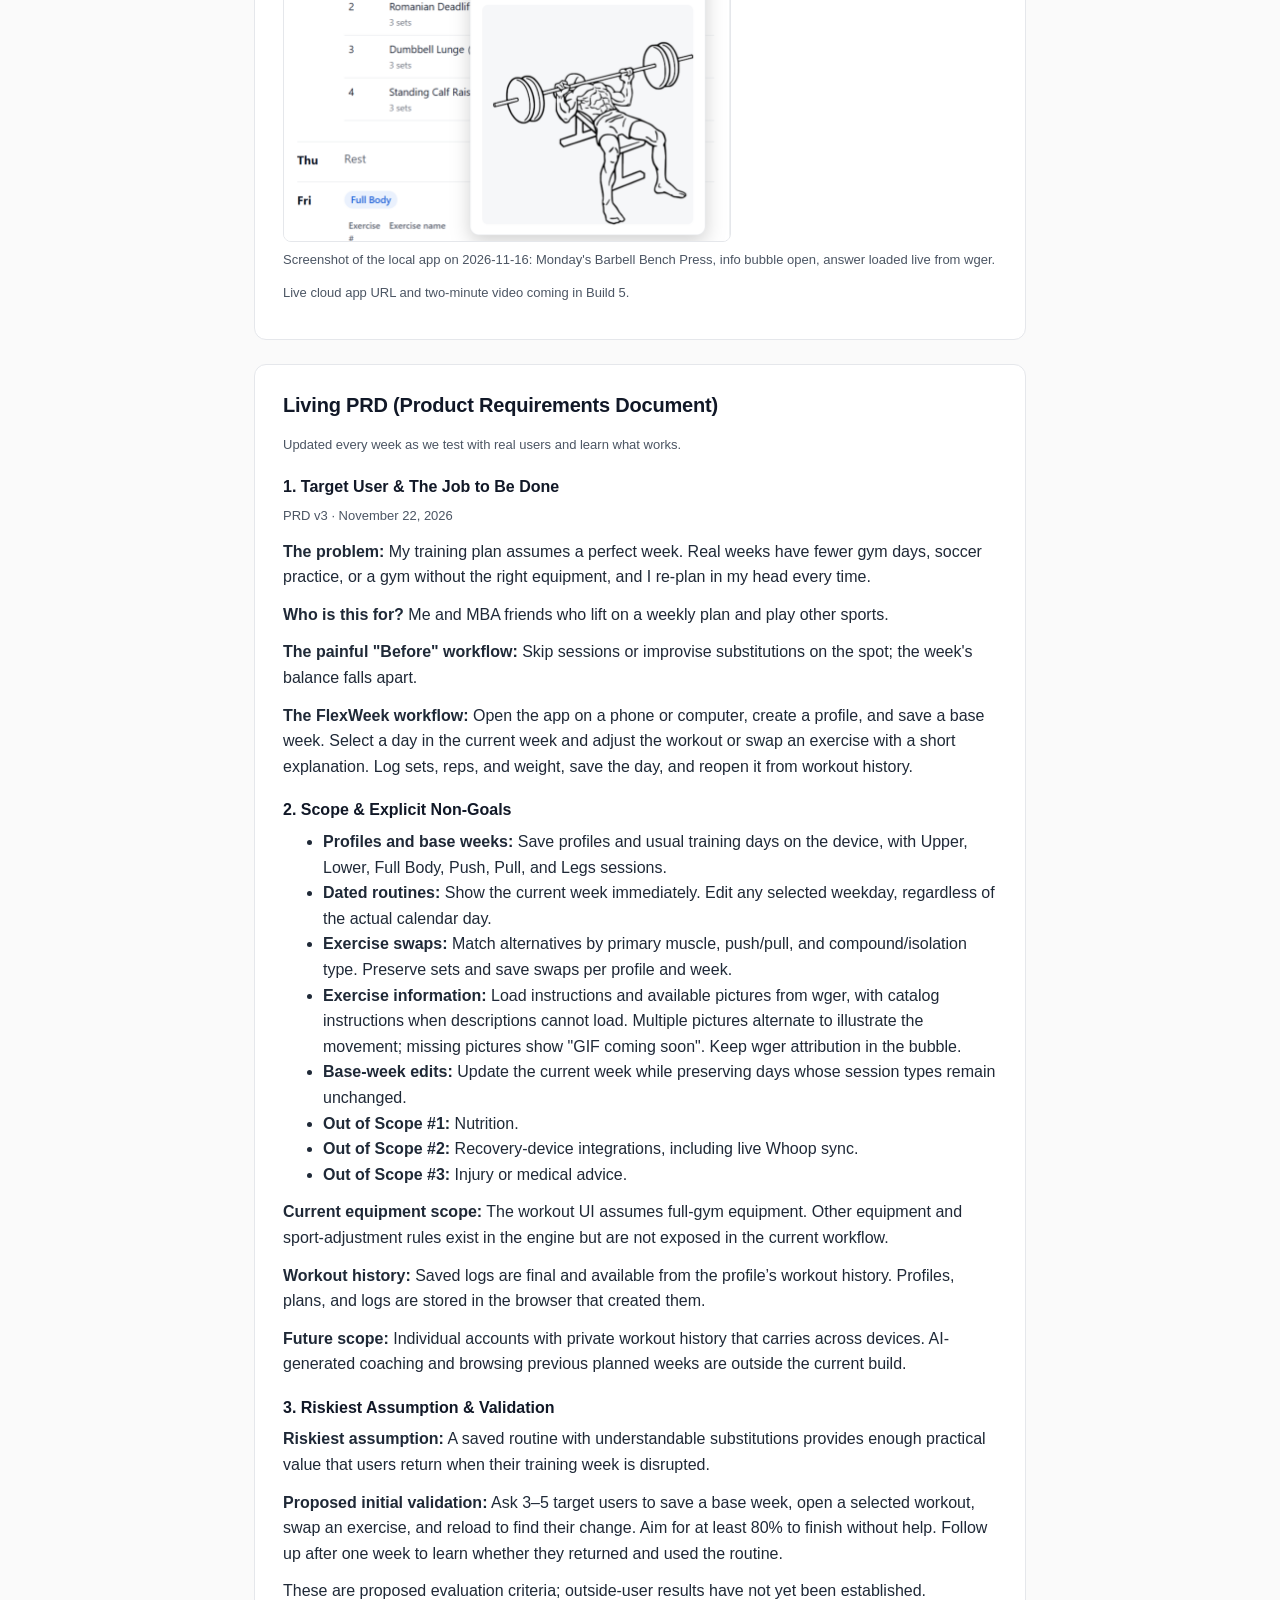
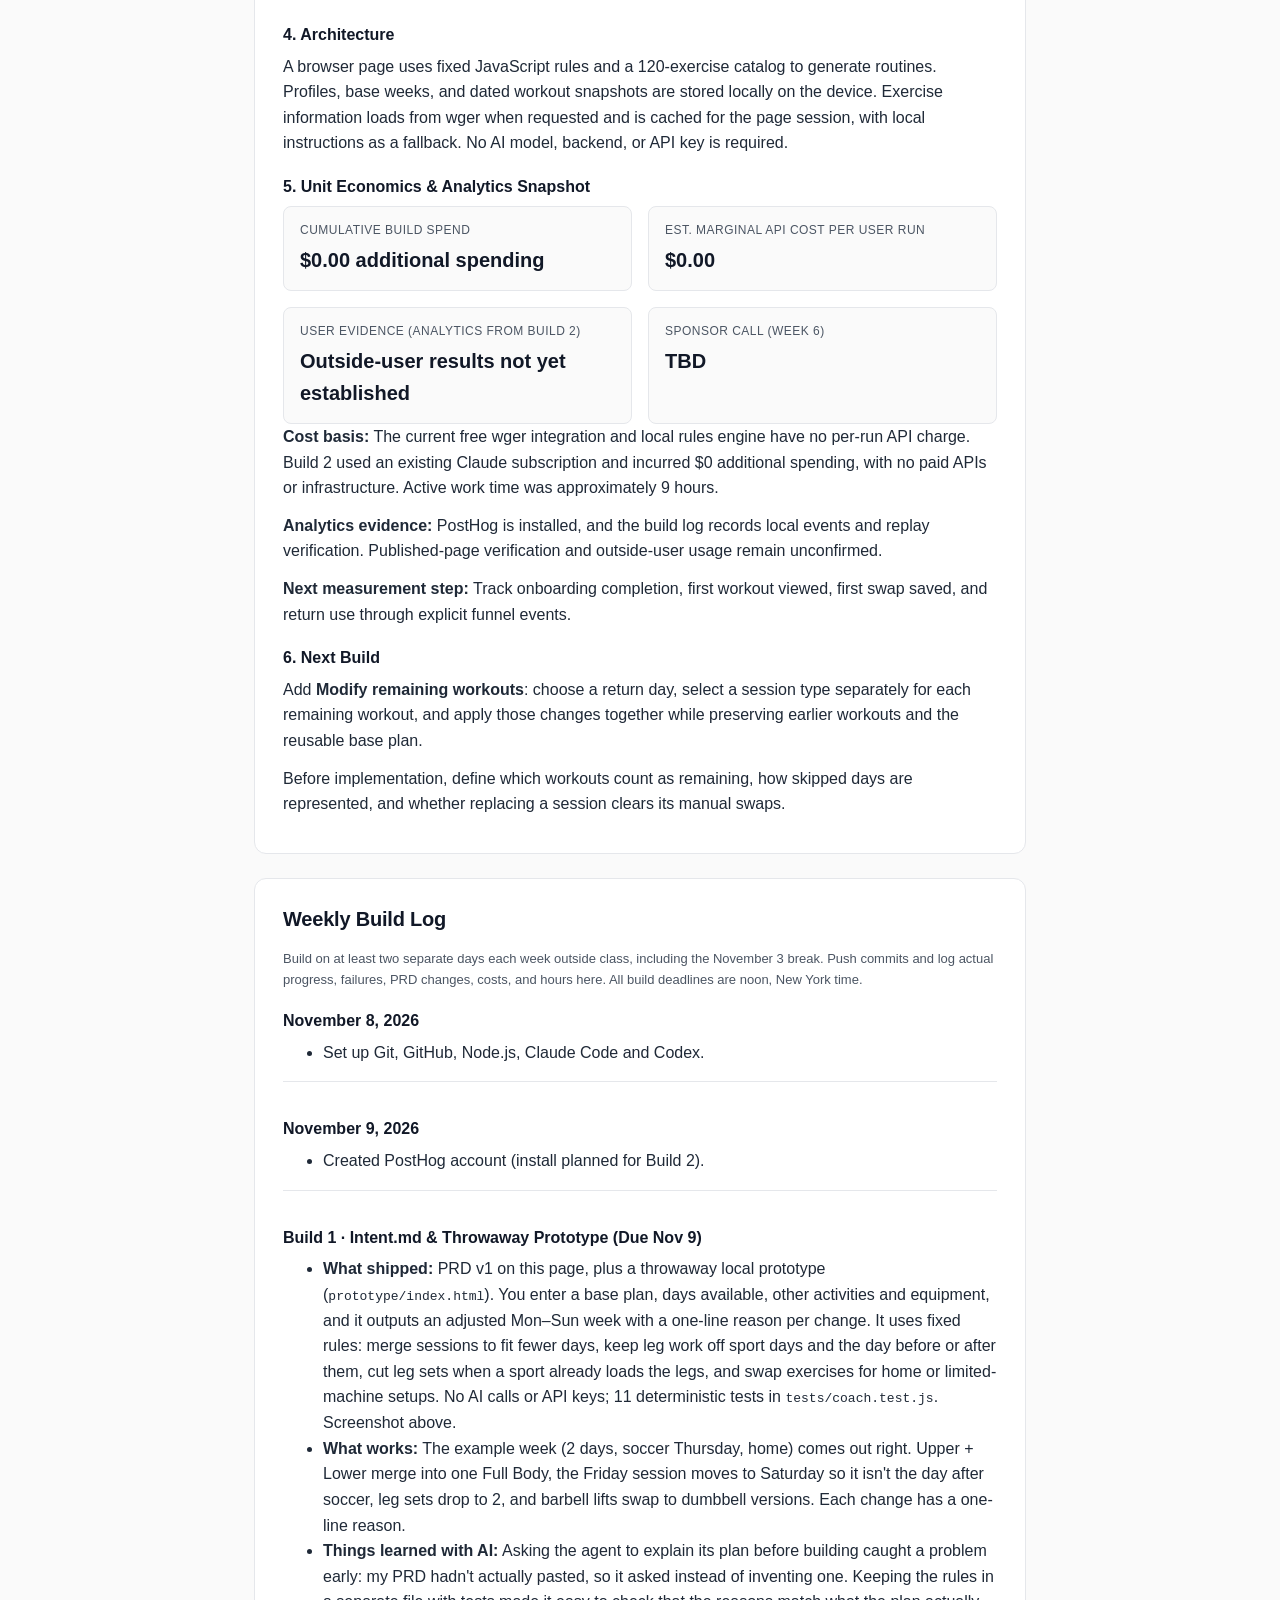
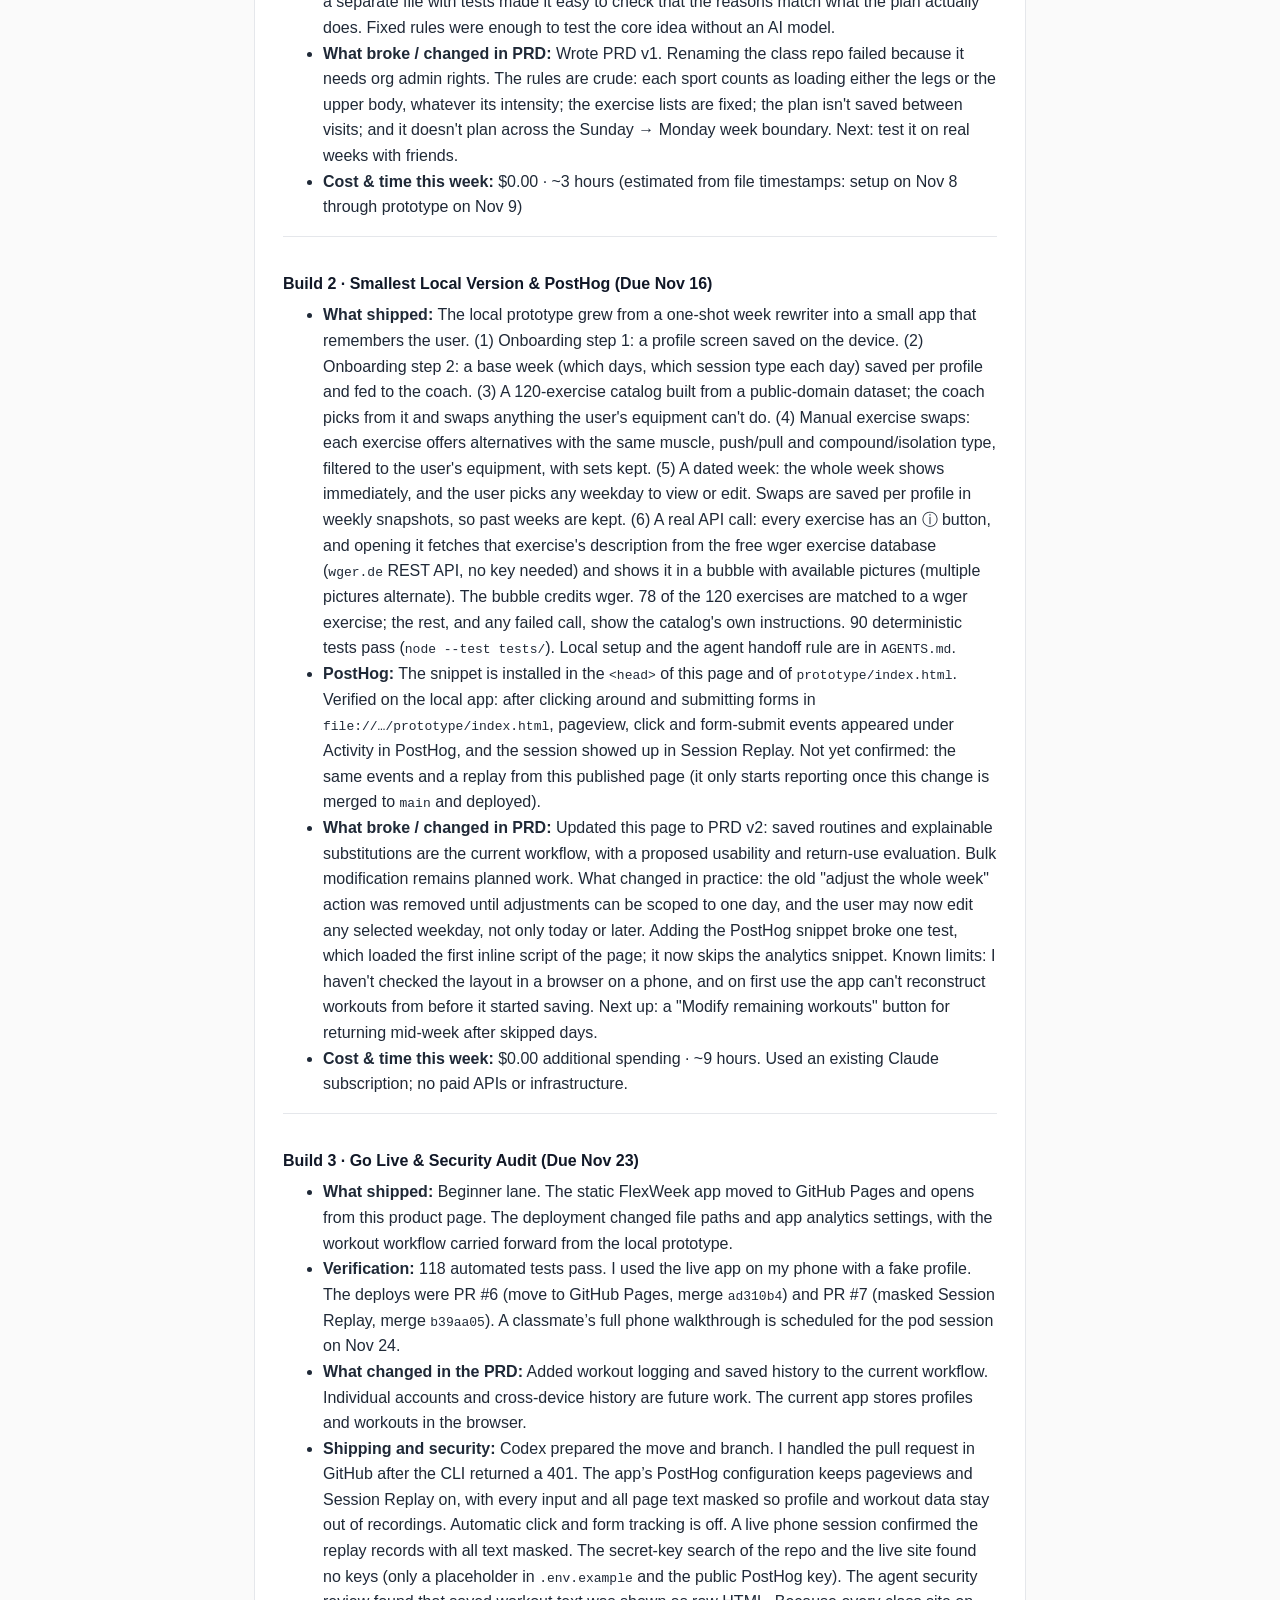
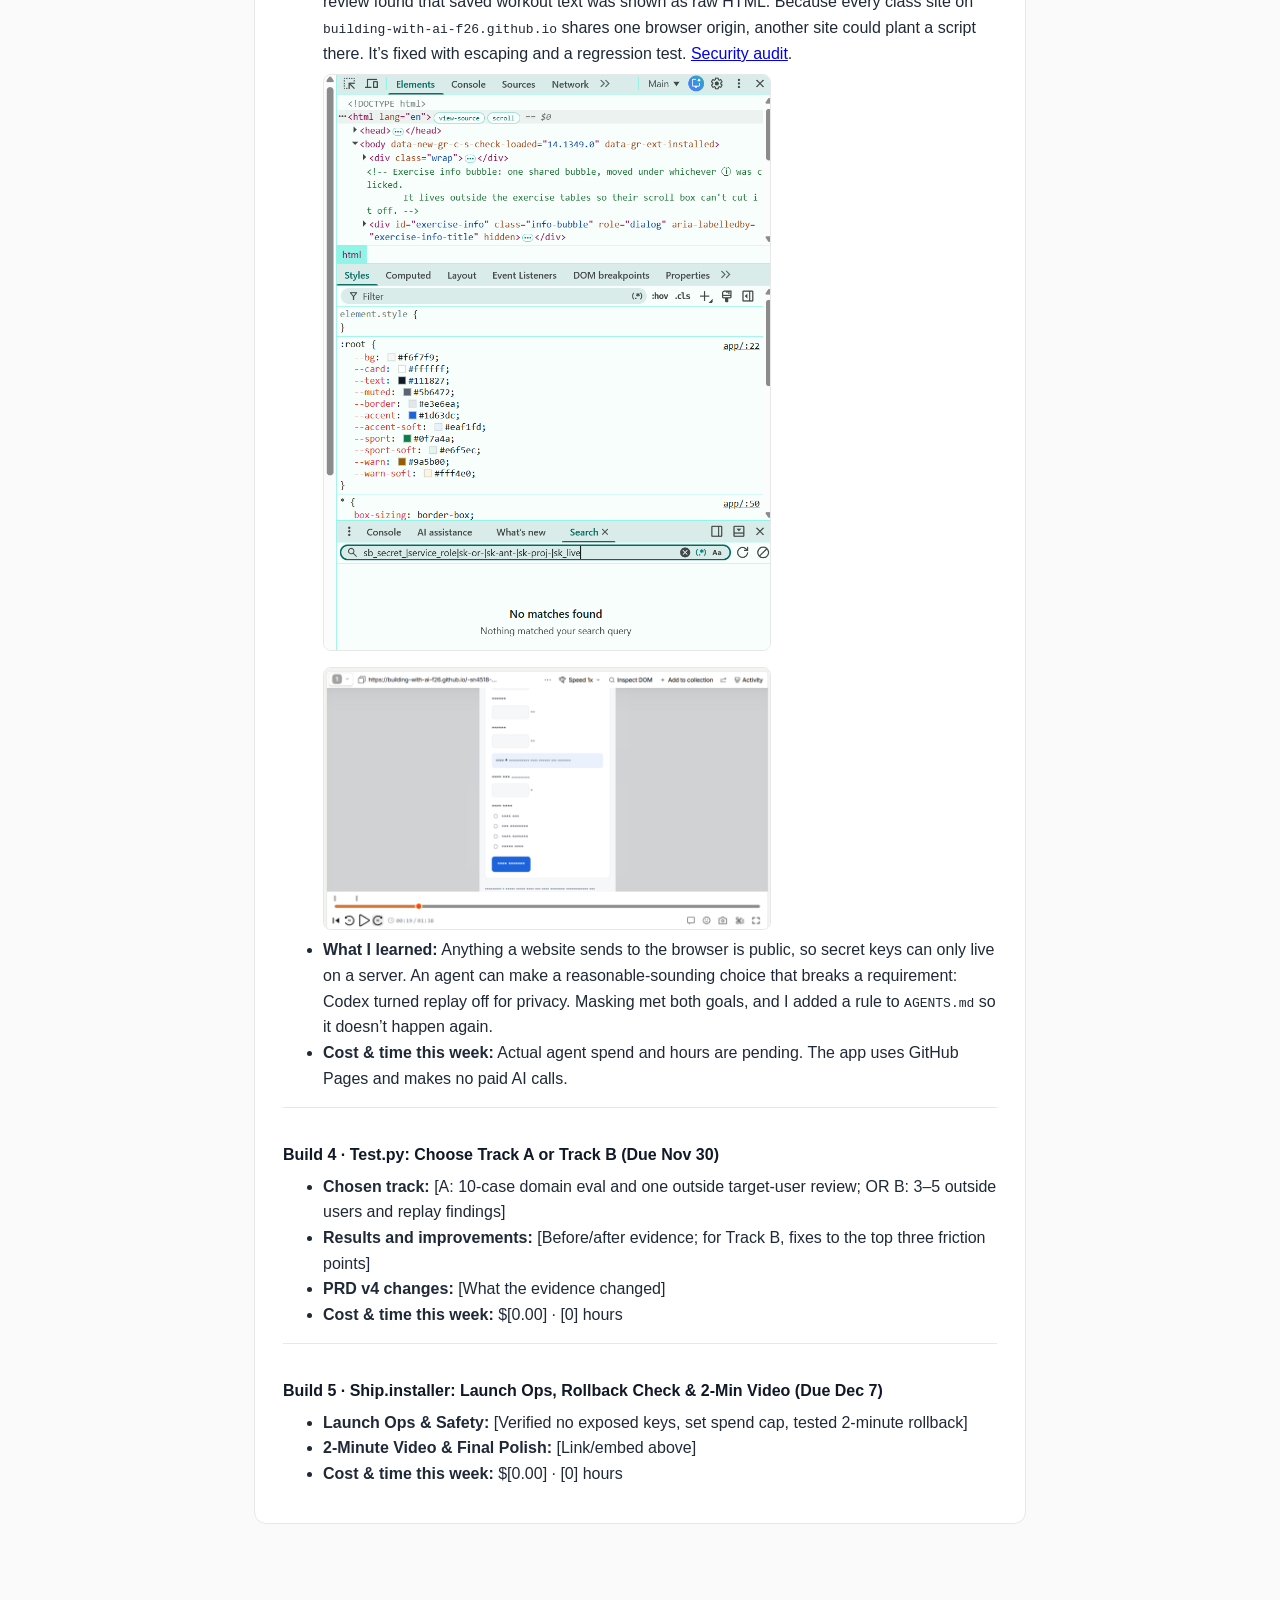
==== commit 608665b1: "Escape saved workout text and finish Build 3 security audit The week view put saved exercise names, " ====
--- a/docs/index.html
+++ b/docs/index.html
@@ -285,9 +285,12 @@
         <h3>Build 3 · Go Live &amp; Security Audit (Due Nov 23)</h3>
         <ul>
           <li><strong>What shipped:</strong> Beginner lane. The static FlexWeek app moved to GitHub Pages and opens from this product page. The deployment changed file paths and app analytics settings, with the workout workflow carried forward from the local prototype.</li>
-          <li><strong>Verification:</strong> 117 automated tests passed. I completed a local walkthrough with a fake profile and successfully opened and used the live app on my phone. The classmate’s full phone walkthrough is pending.</li>
+          <li><strong>Verification:</strong> 118 automated tests pass. I used the live app on my phone with a fake profile. The deploys were PR #6 (move to GitHub Pages, merge <code>ad310b4</code>) and PR #7 (masked Session Replay, merge <code>b39aa05</code>). A classmate’s full phone walkthrough is scheduled for the pod session on Nov 24.</li>
           <li><strong>What changed in the PRD:</strong> Added workout logging and saved history to the current workflow. Individual accounts and cross-device history are future work. The current app stores profiles and workouts in the browser.</li>
-          <li><strong>Shipping and security:</strong> Codex prepared the move and branch. I handled the pull request in GitHub after the CLI returned a 401. The app’s PostHog configuration keeps pageviews and Session Replay on, with every input and all page text masked so profile and workout data stay out of recordings. Automatic click and form tracking is off. Live analytics verification and the live private-key check are pending. <a href="https://github.com/building-with-ai-f26/-sn4518---project-Sfwt2026-/blob/main/SECURITY.md">Security audit</a>.</li>
+          <li><strong>Shipping and security:</strong> Codex prepared the move and branch. I handled the pull request in GitHub after the CLI returned a 401. The app’s PostHog configuration keeps pageviews and Session Replay on, with every input and all page text masked so profile and workout data stay out of recordings. Automatic click and form tracking is off. A live phone session confirmed the replay records with all text masked. The secret-key search of the repo and the live site found no keys (only a placeholder in <code>.env.example</code> and the public PostHog key). The agent security review found that saved workout text was shown as raw HTML. Because every class site on <code>building-with-ai-f26.github.io</code> shares one browser origin, another site could plant a script there. It’s fixed with escaping and a regression test. <a href="https://github.com/building-with-ai-f26/-sn4518---project-Sfwt2026-/blob/main/SECURITY.md">Security audit</a>.
+            <br /><img src="build3-key-search-clean.png" alt="Chrome DevTools search across the live FlexWeek app for sb_secret_, service_role, sk-or-, sk-ant-, sk-proj- and sk_live: No matches found" style="width:100%;max-width:448px;height:auto;border:1px solid var(--border);border-radius:8px;margin-top:8px;" />
+            <img src="build3-posthog-replay-masked.png" alt="PostHog session replay of the live FlexWeek app with every label, input and button masked as asterisks" style="width:100%;max-width:448px;height:auto;border:1px solid var(--border);border-radius:8px;margin-top:8px;" /></li>
+          <li><strong>What I learned:</strong> Anything a website sends to the browser is public, so secret keys can only live on a server. An agent can make a reasonable-sounding choice that breaks a requirement: Codex turned replay off for privacy. Masking met both goals, and I added a rule to <code>AGENTS.md</code> so it doesn’t happen again.</li>
           <li><strong>Cost &amp; time this week:</strong> Actual agent spend and hours are pending. The app uses GitHub Pages and makes no paid AI calls.</li>
         </ul>
       </div>
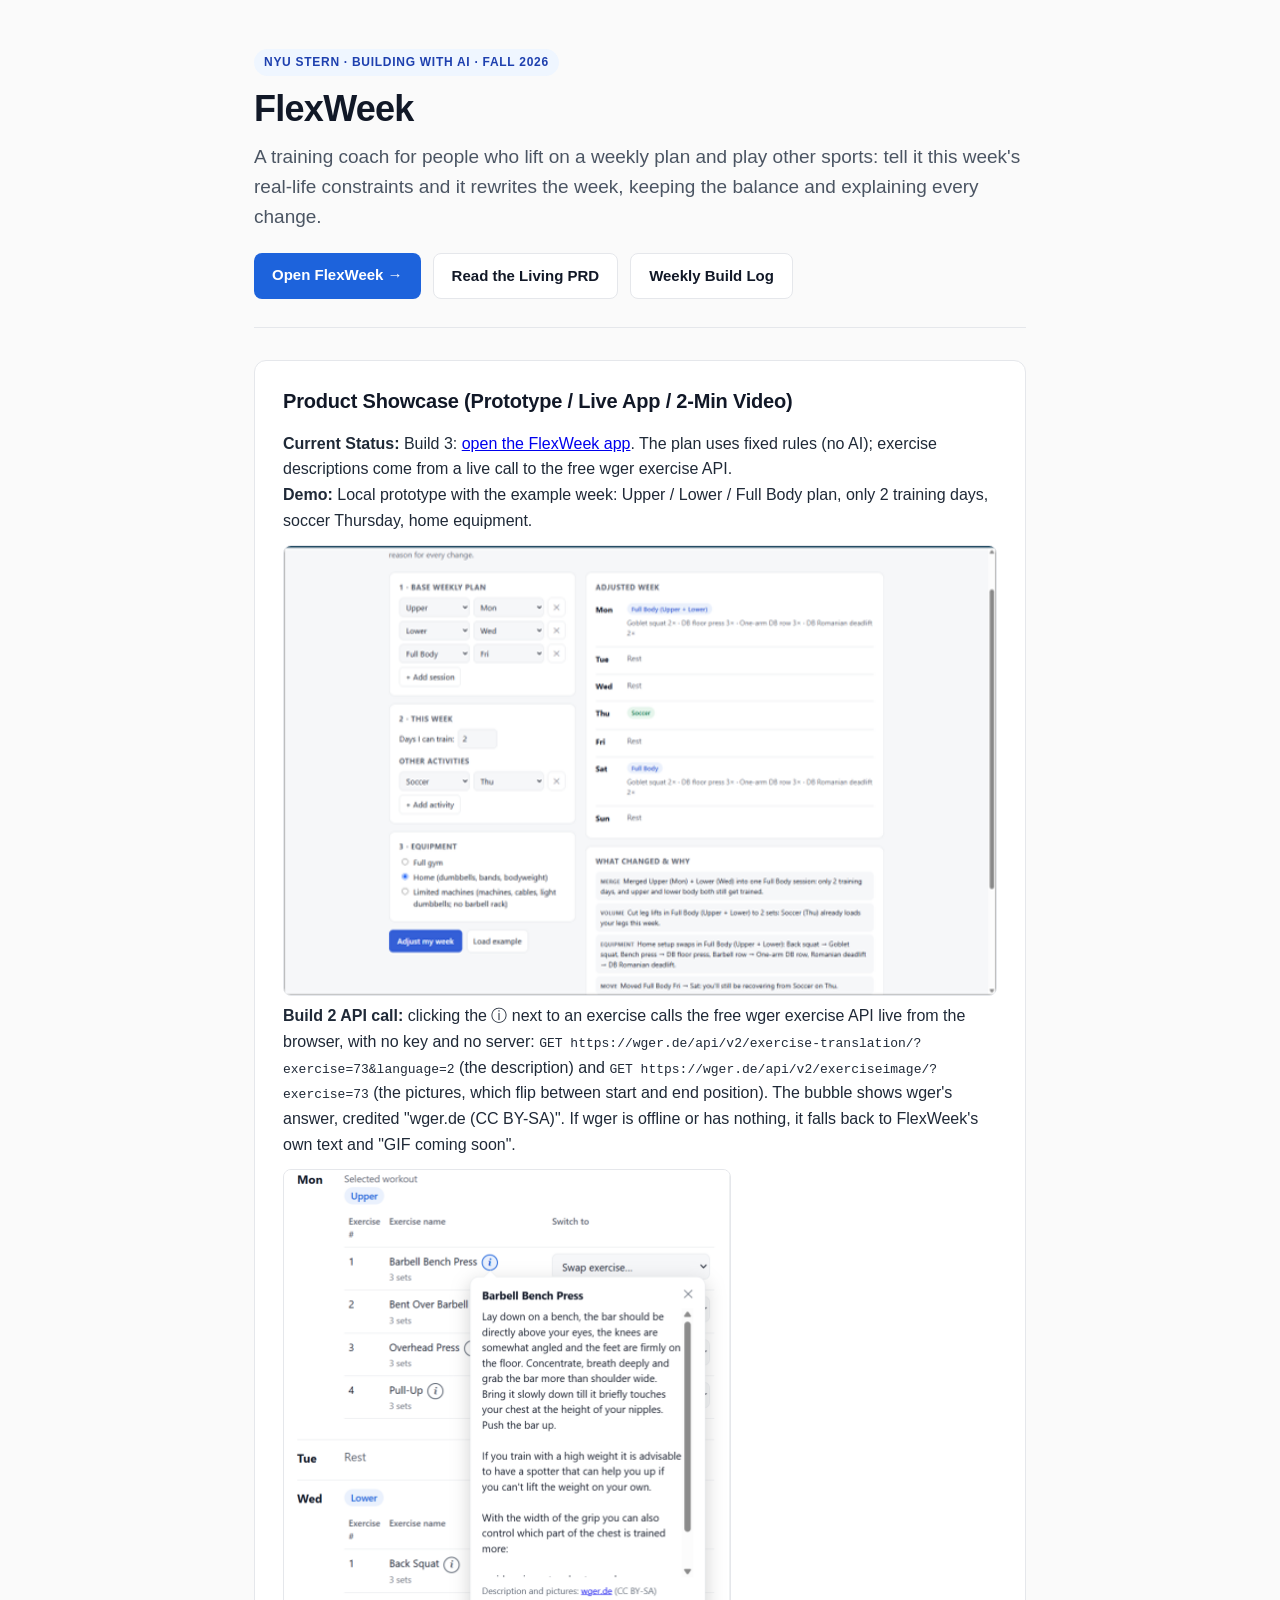
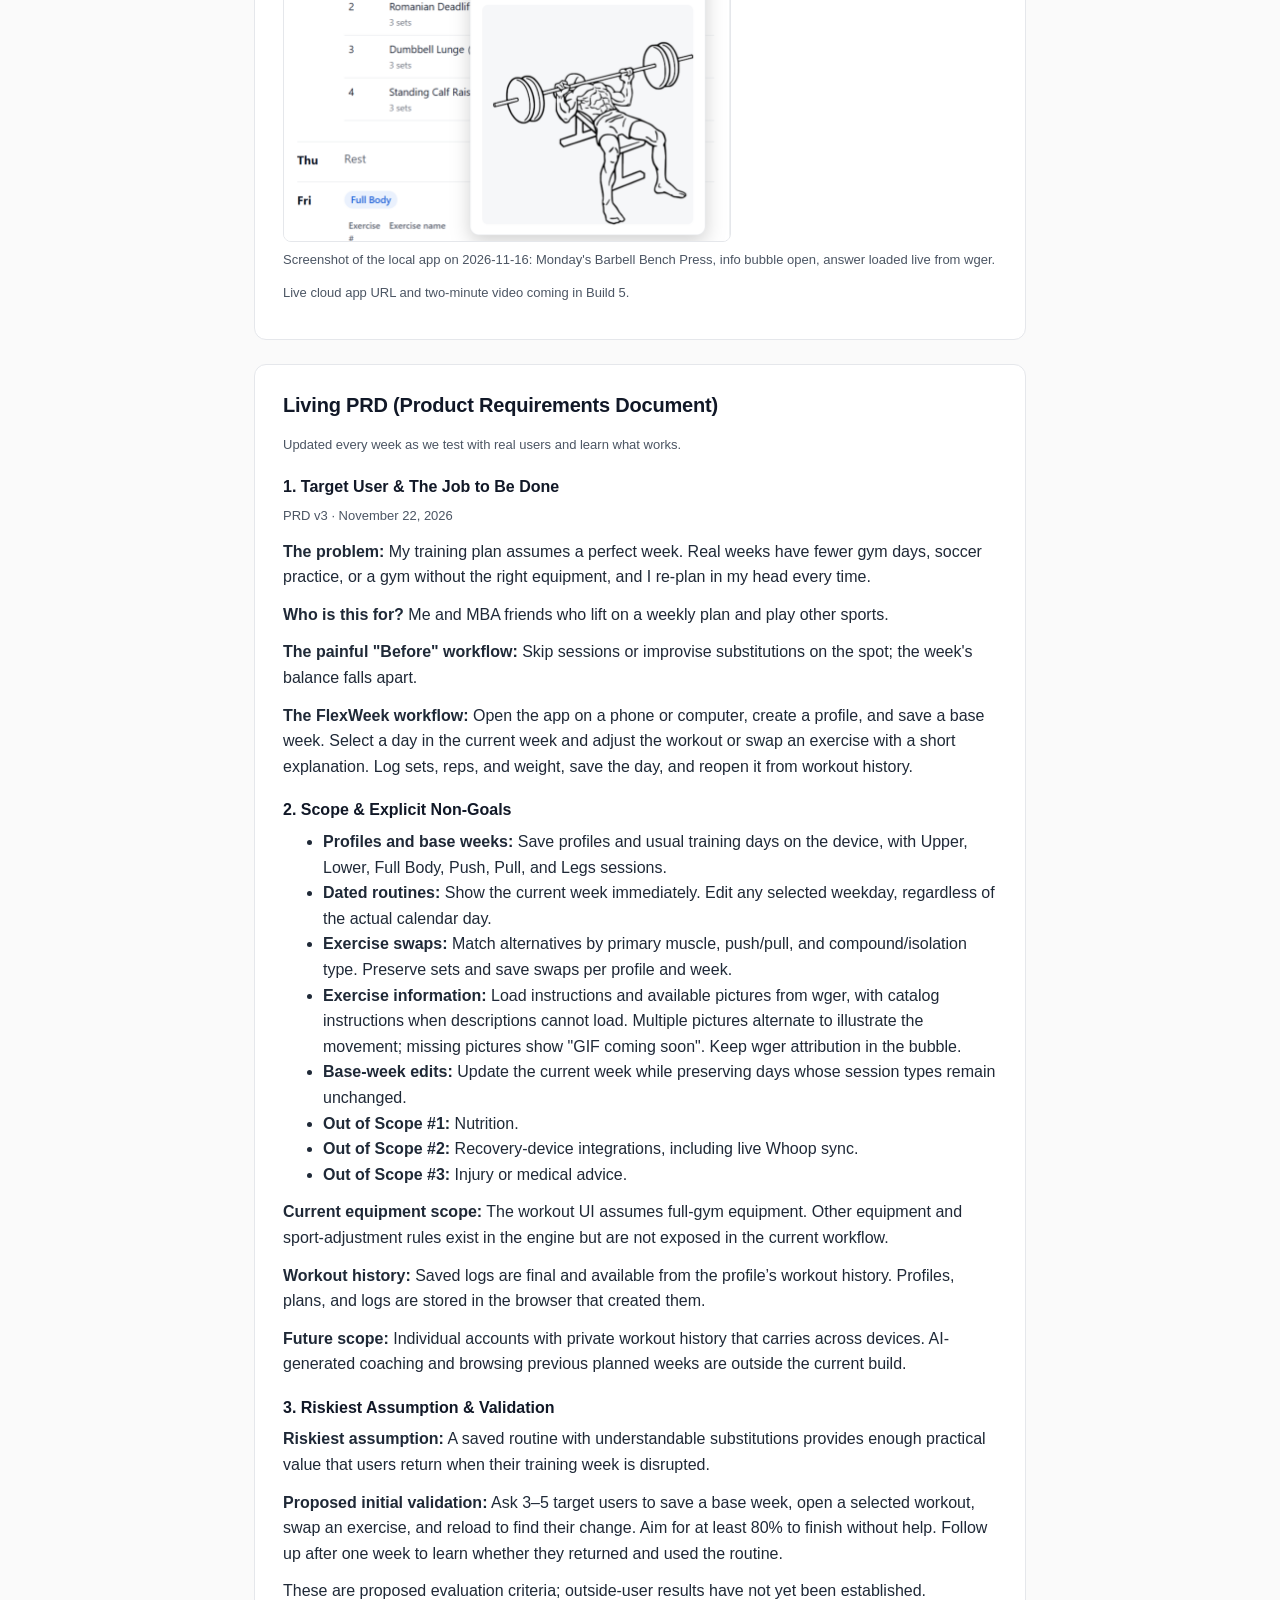
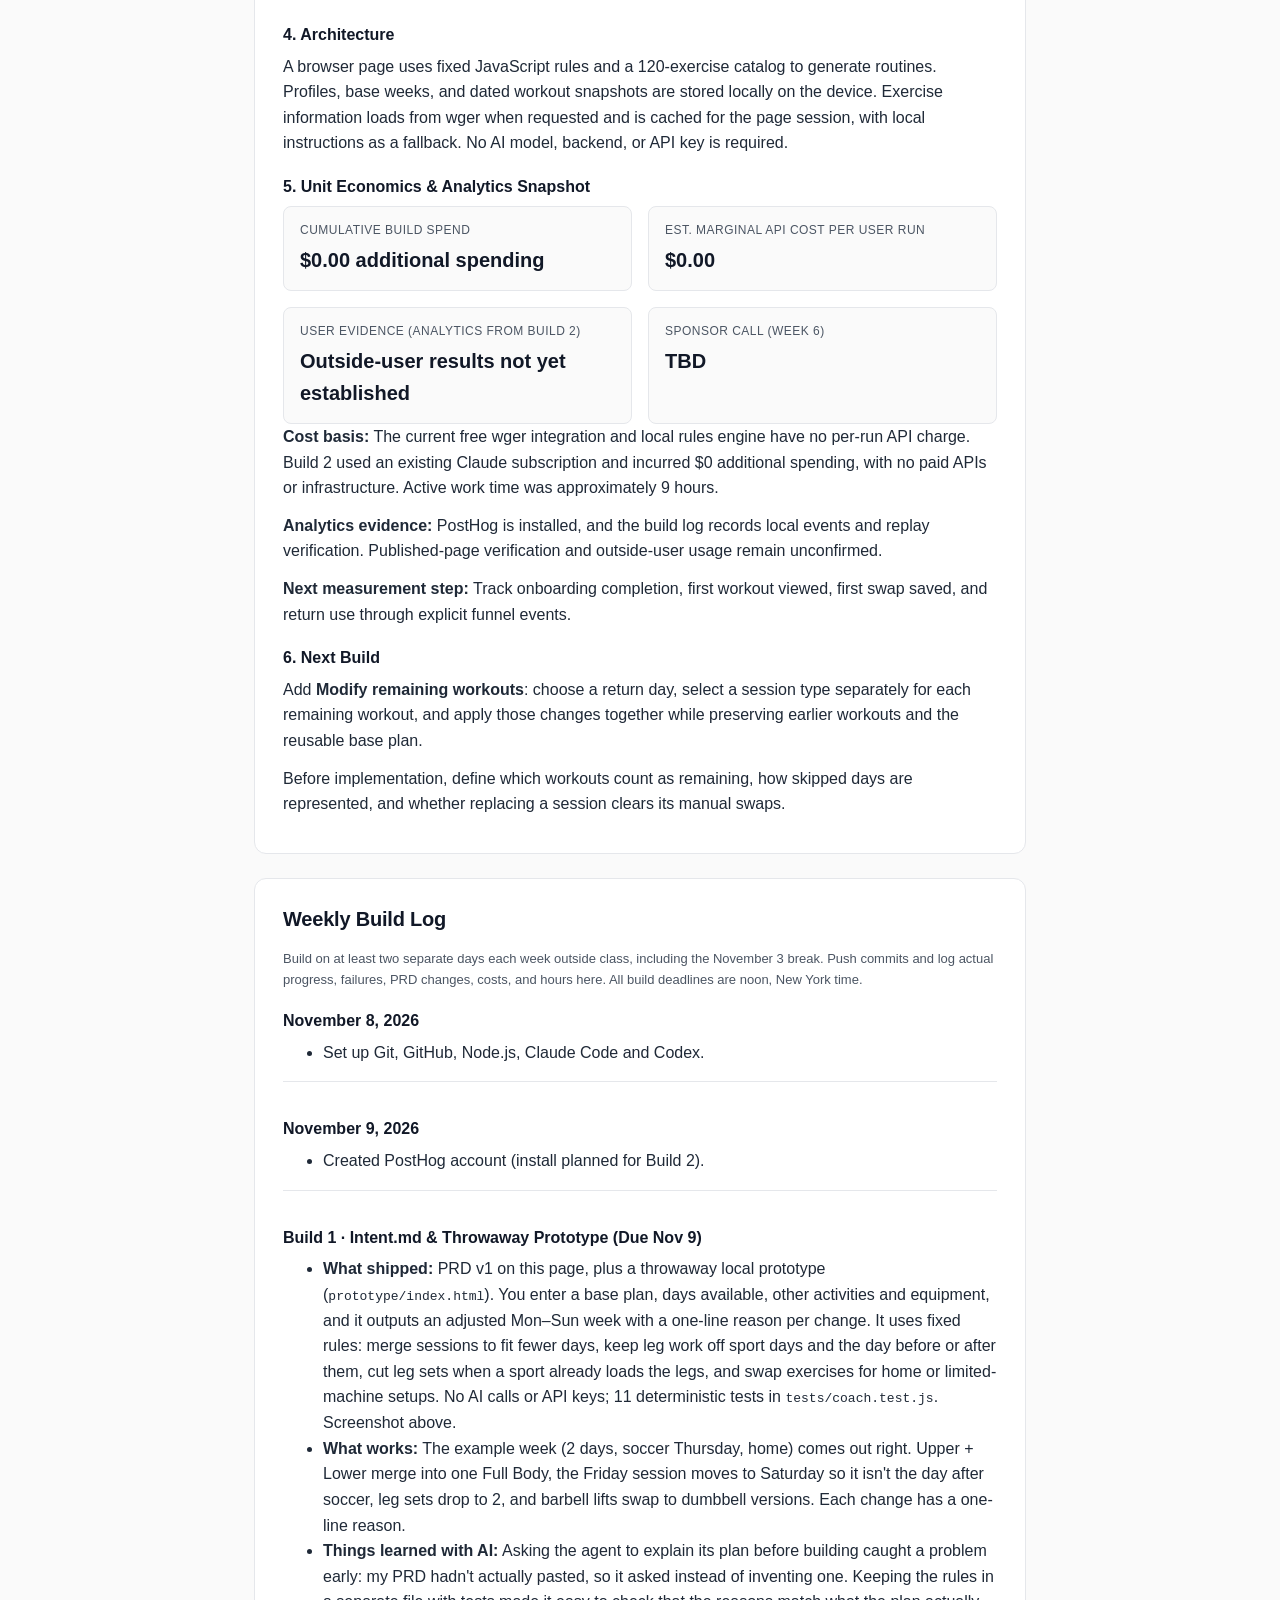
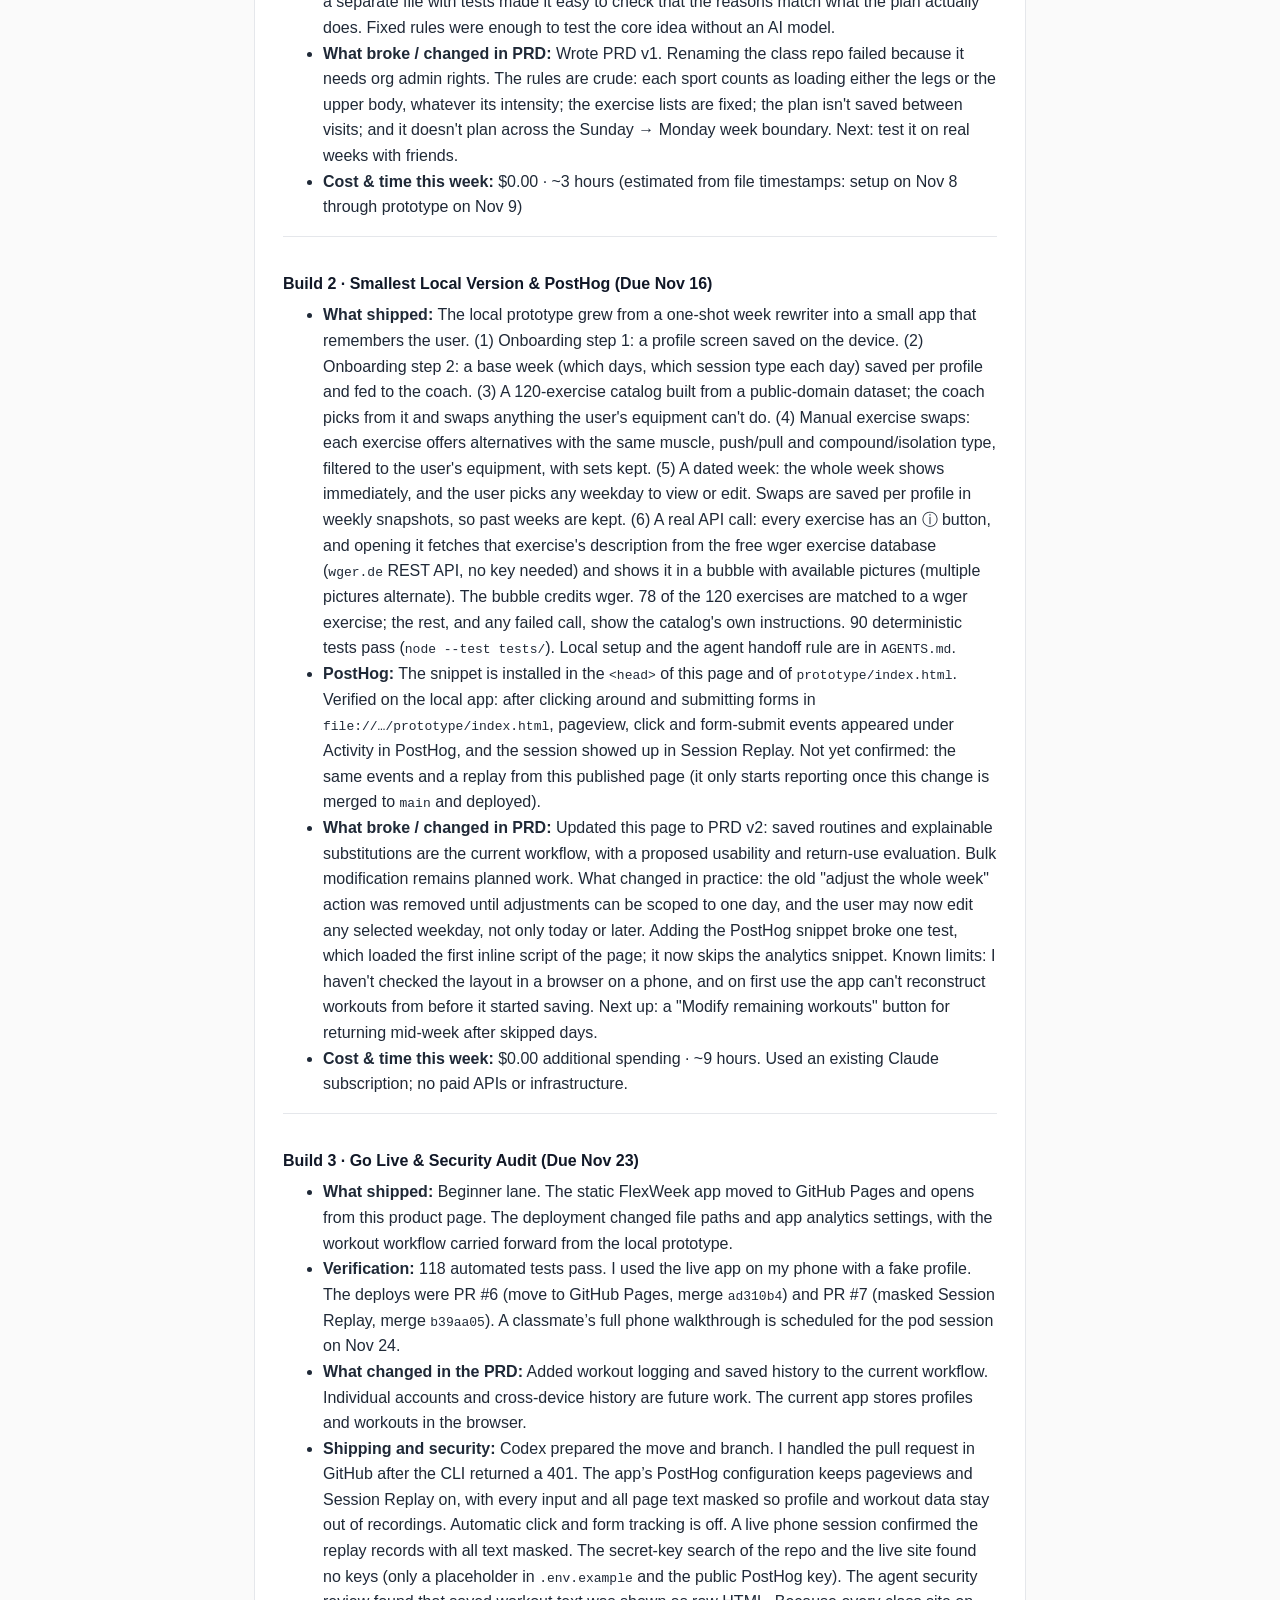
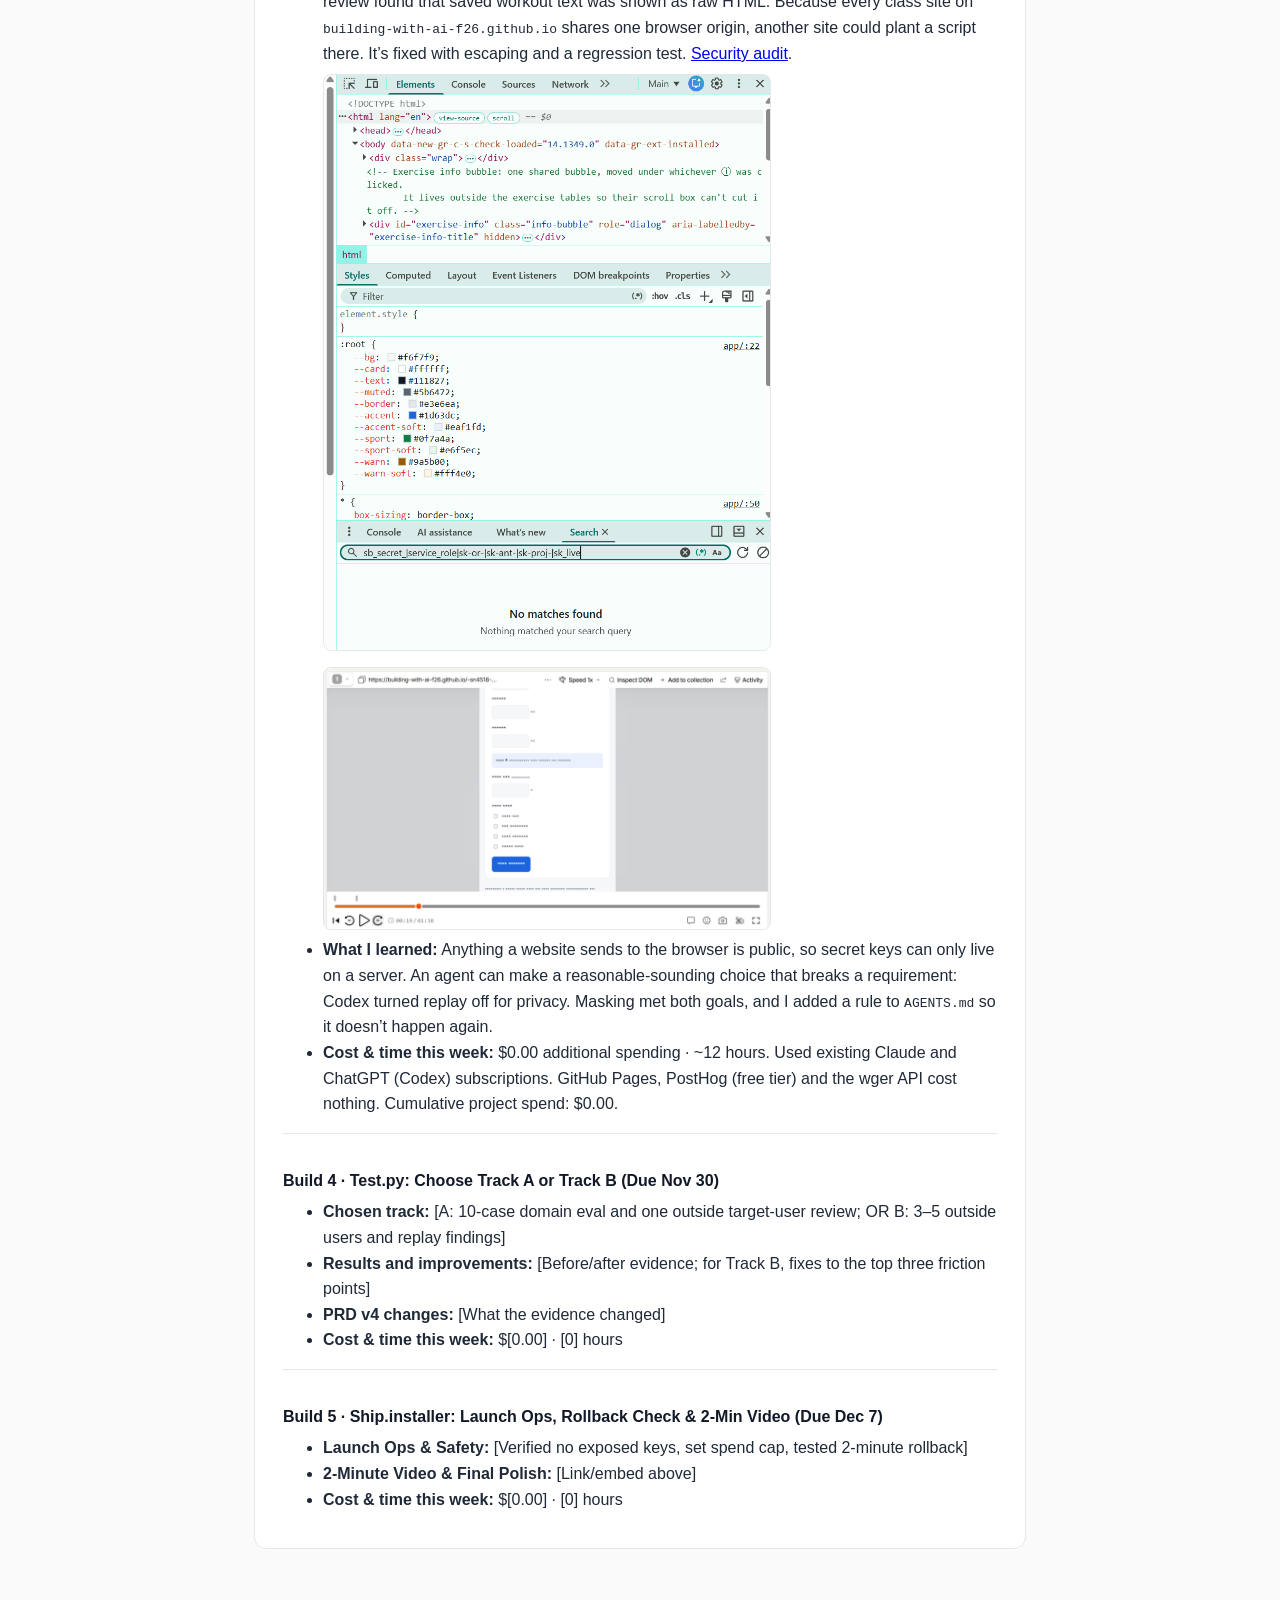
==== commit fd35f648: "Record Build 3 hours and spend Co-Authored-By: Claude Opus 5.5 <noreply@anthropic.com>" ====
--- a/docs/index.html
+++ b/docs/index.html
@@ -291,7 +291,7 @@
             <br /><img src="build3-key-search-clean.png" alt="Chrome DevTools search across the live FlexWeek app for sb_secret_, service_role, sk-or-, sk-ant-, sk-proj- and sk_live: No matches found" style="width:100%;max-width:448px;height:auto;border:1px solid var(--border);border-radius:8px;margin-top:8px;" />
             <img src="build3-posthog-replay-masked.png" alt="PostHog session replay of the live FlexWeek app with every label, input and button masked as asterisks" style="width:100%;max-width:448px;height:auto;border:1px solid var(--border);border-radius:8px;margin-top:8px;" /></li>
           <li><strong>What I learned:</strong> Anything a website sends to the browser is public, so secret keys can only live on a server. An agent can make a reasonable-sounding choice that breaks a requirement: Codex turned replay off for privacy. Masking met both goals, and I added a rule to <code>AGENTS.md</code> so it doesn’t happen again.</li>
-          <li><strong>Cost &amp; time this week:</strong> Actual agent spend and hours are pending. The app uses GitHub Pages and makes no paid AI calls.</li>
+          <li><strong>Cost &amp; time this week:</strong> $0.00 additional spending · ~12 hours. Used existing Claude and ChatGPT (Codex) subscriptions. GitHub Pages, PostHog (free tier) and the wger API cost nothing. Cumulative project spend: $0.00.</li>
         </ul>
       </div>
 
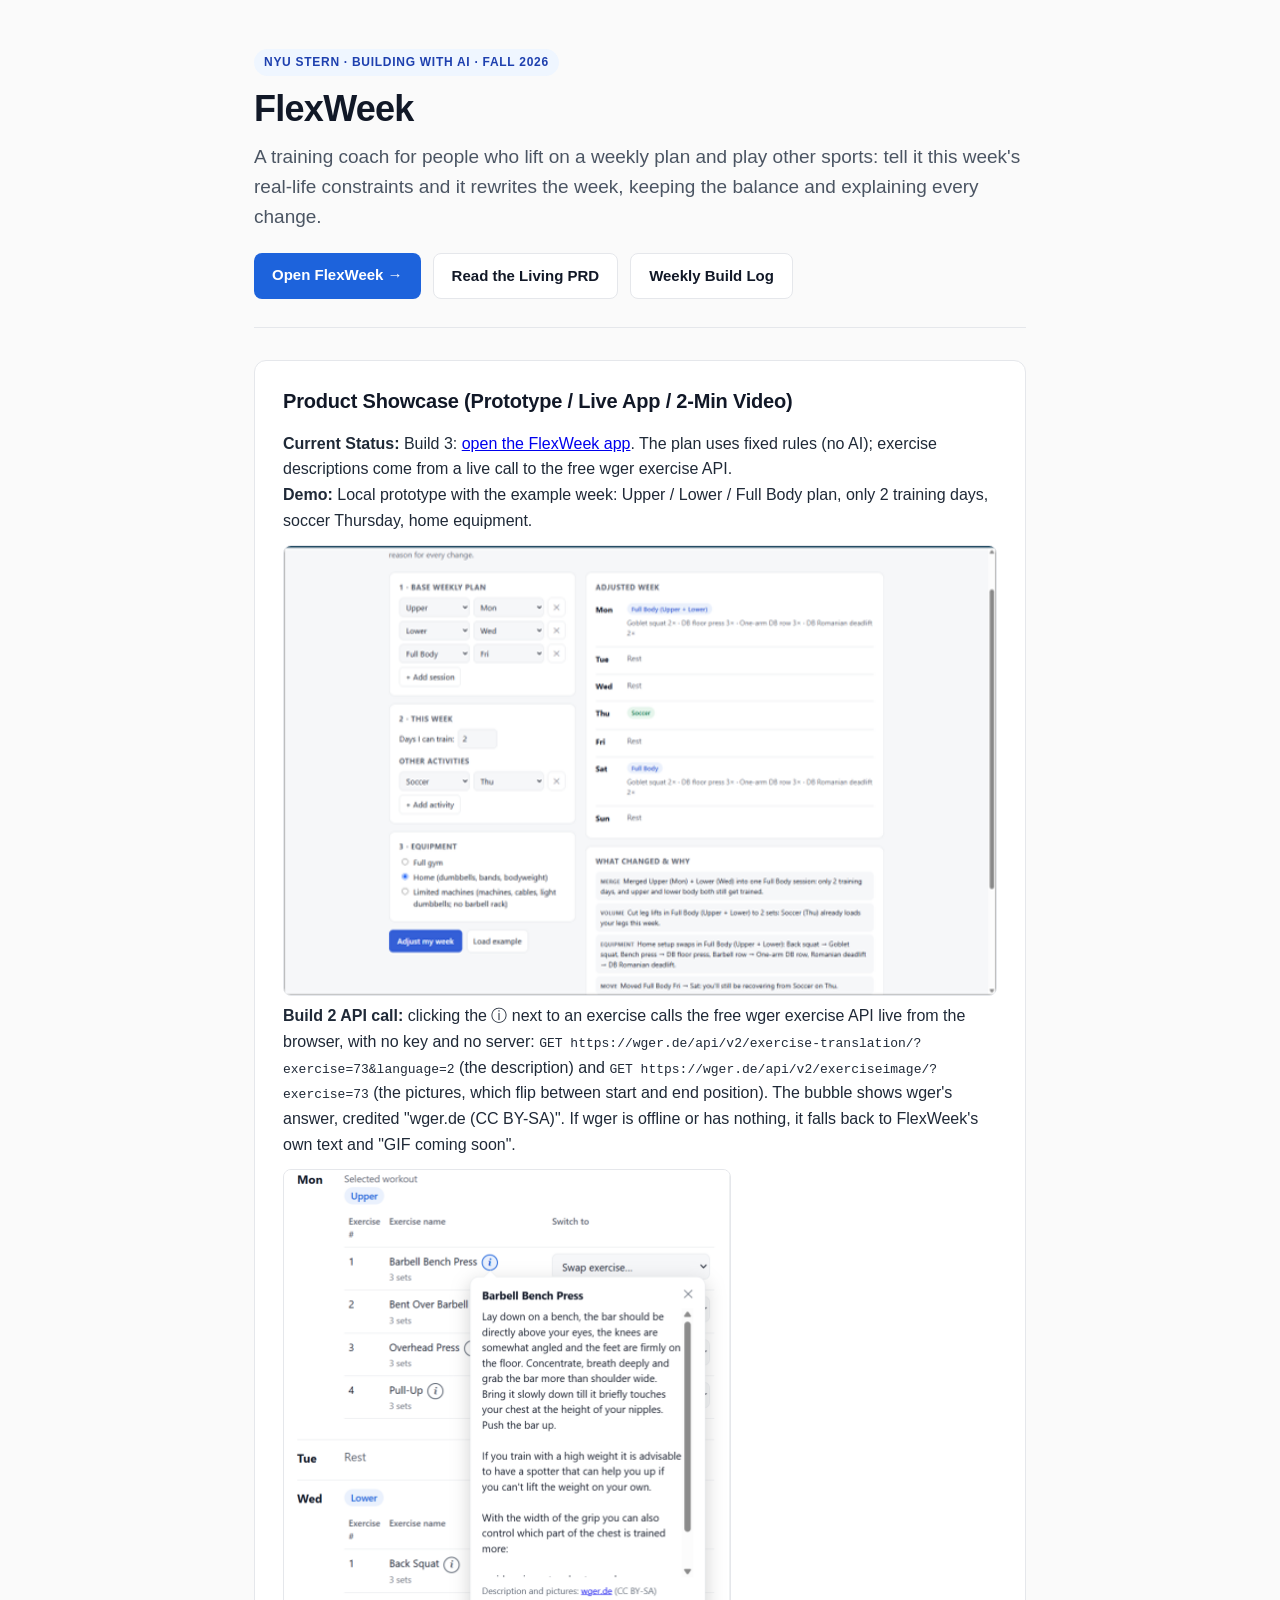
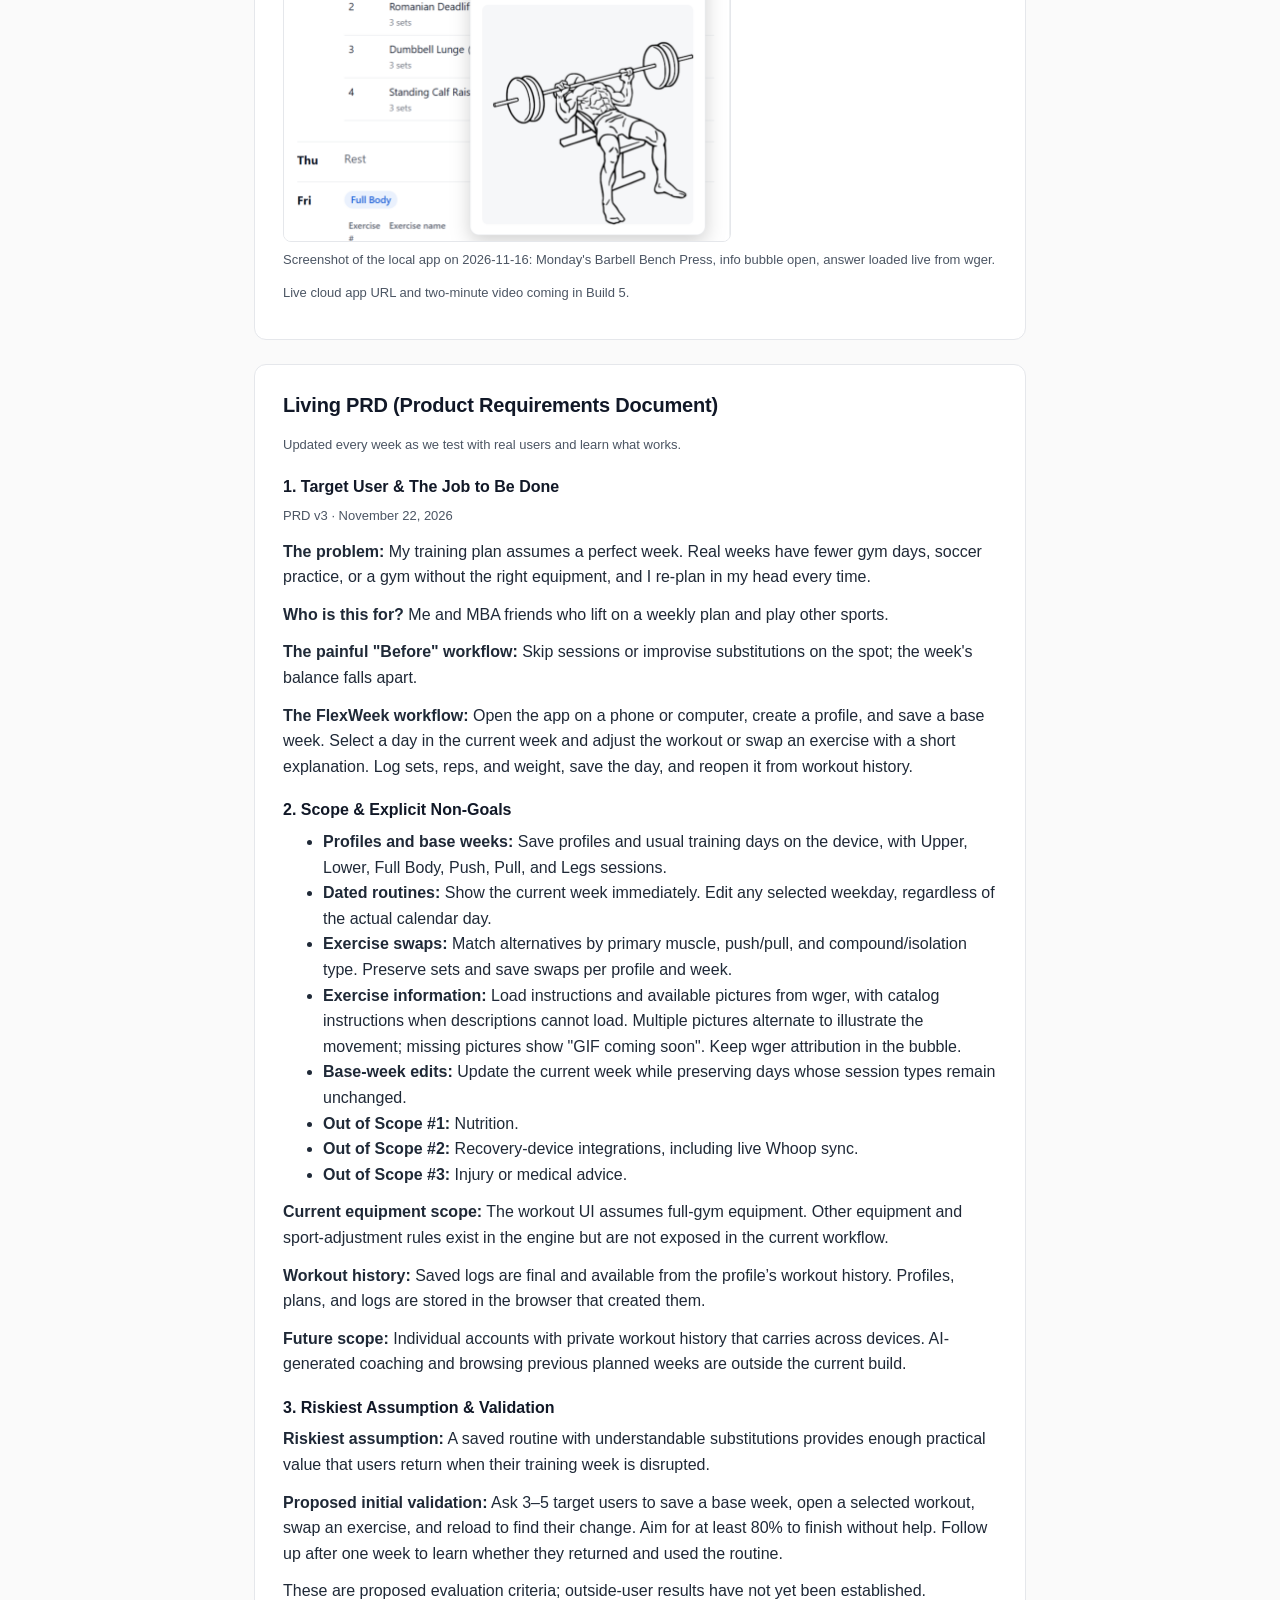
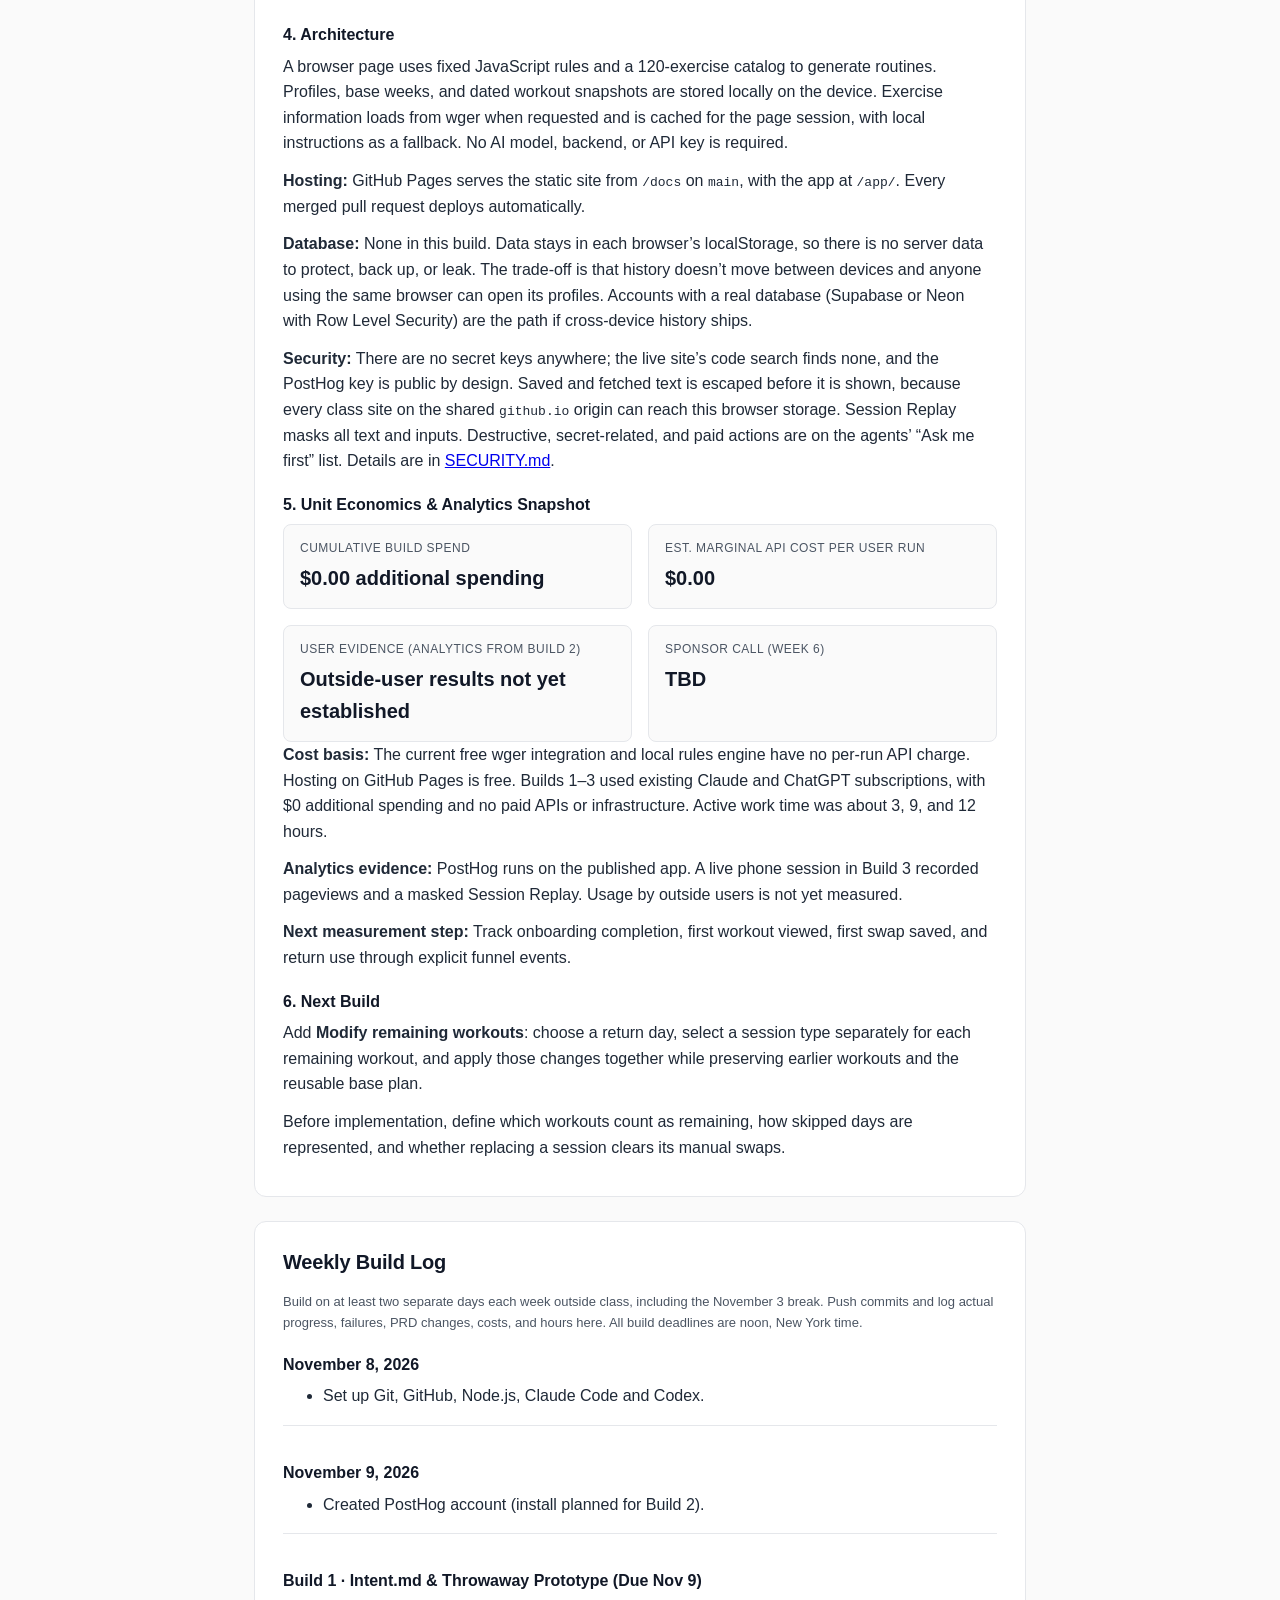
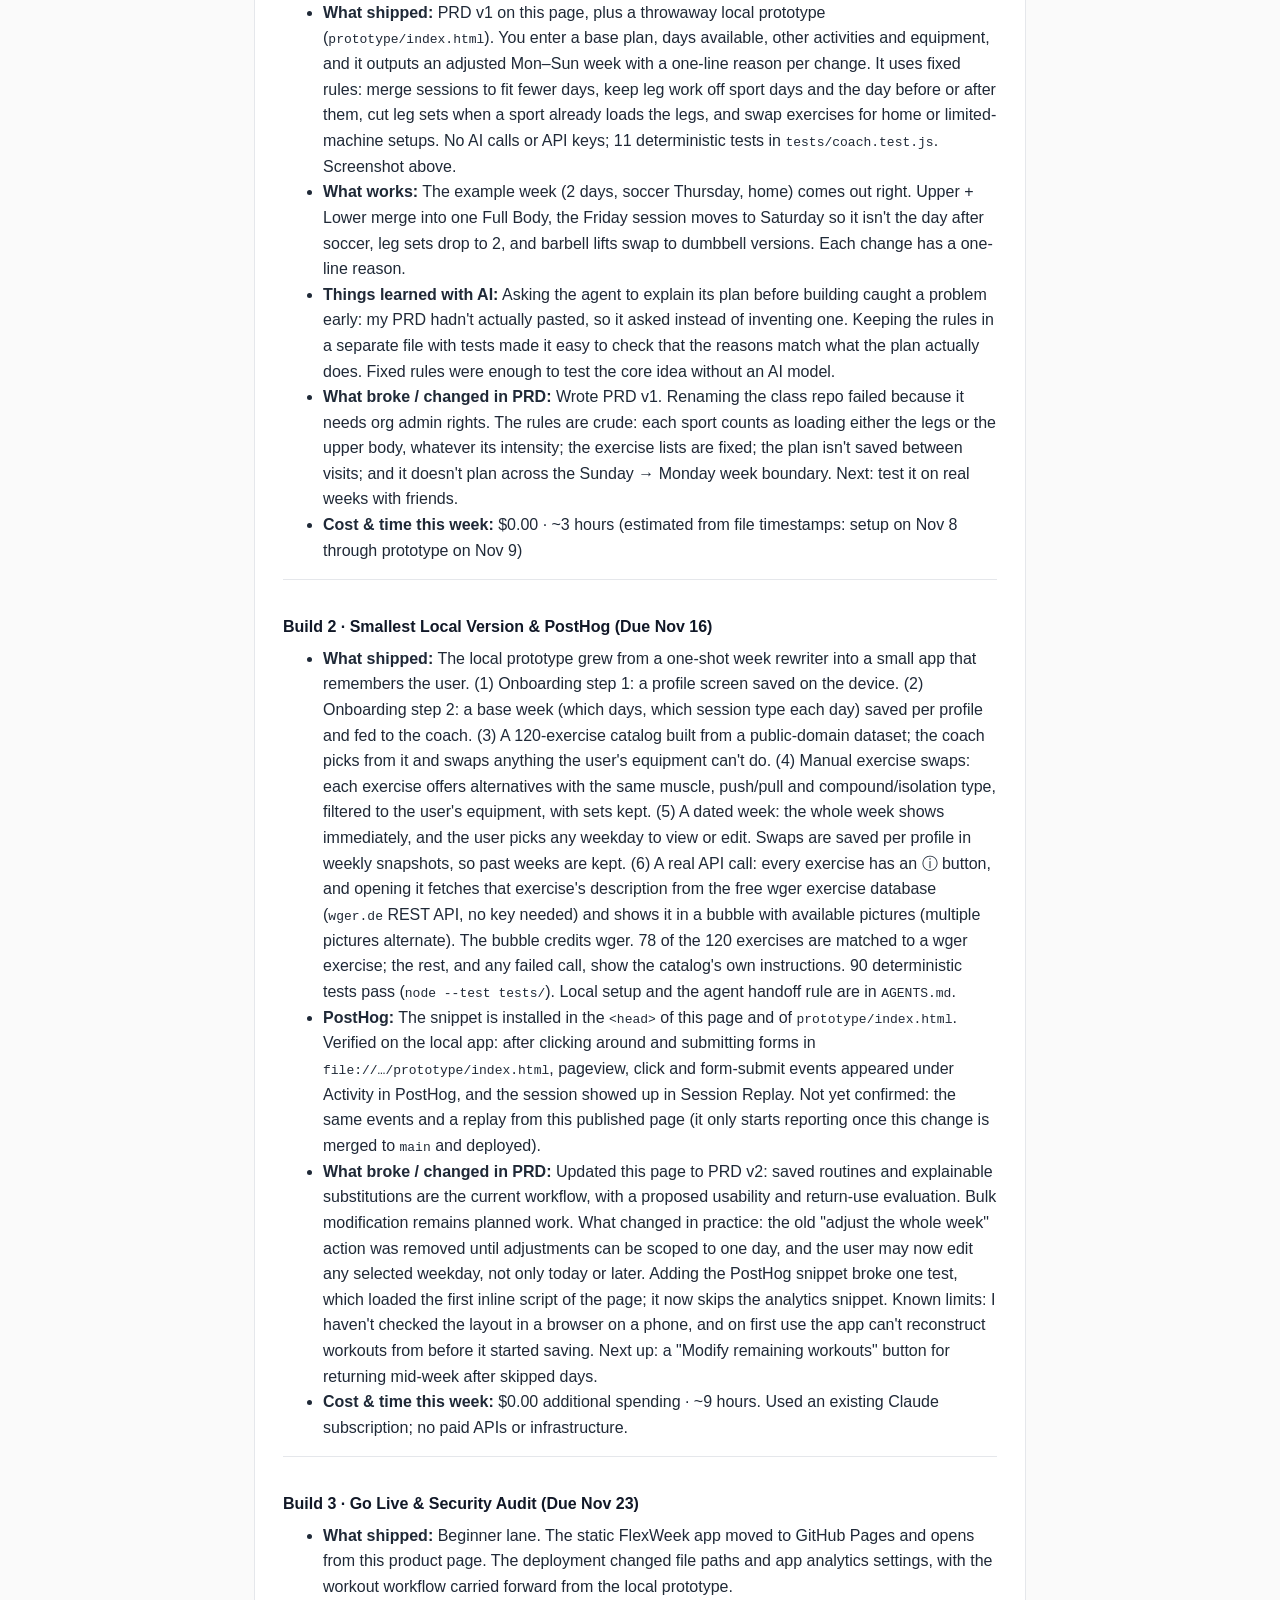
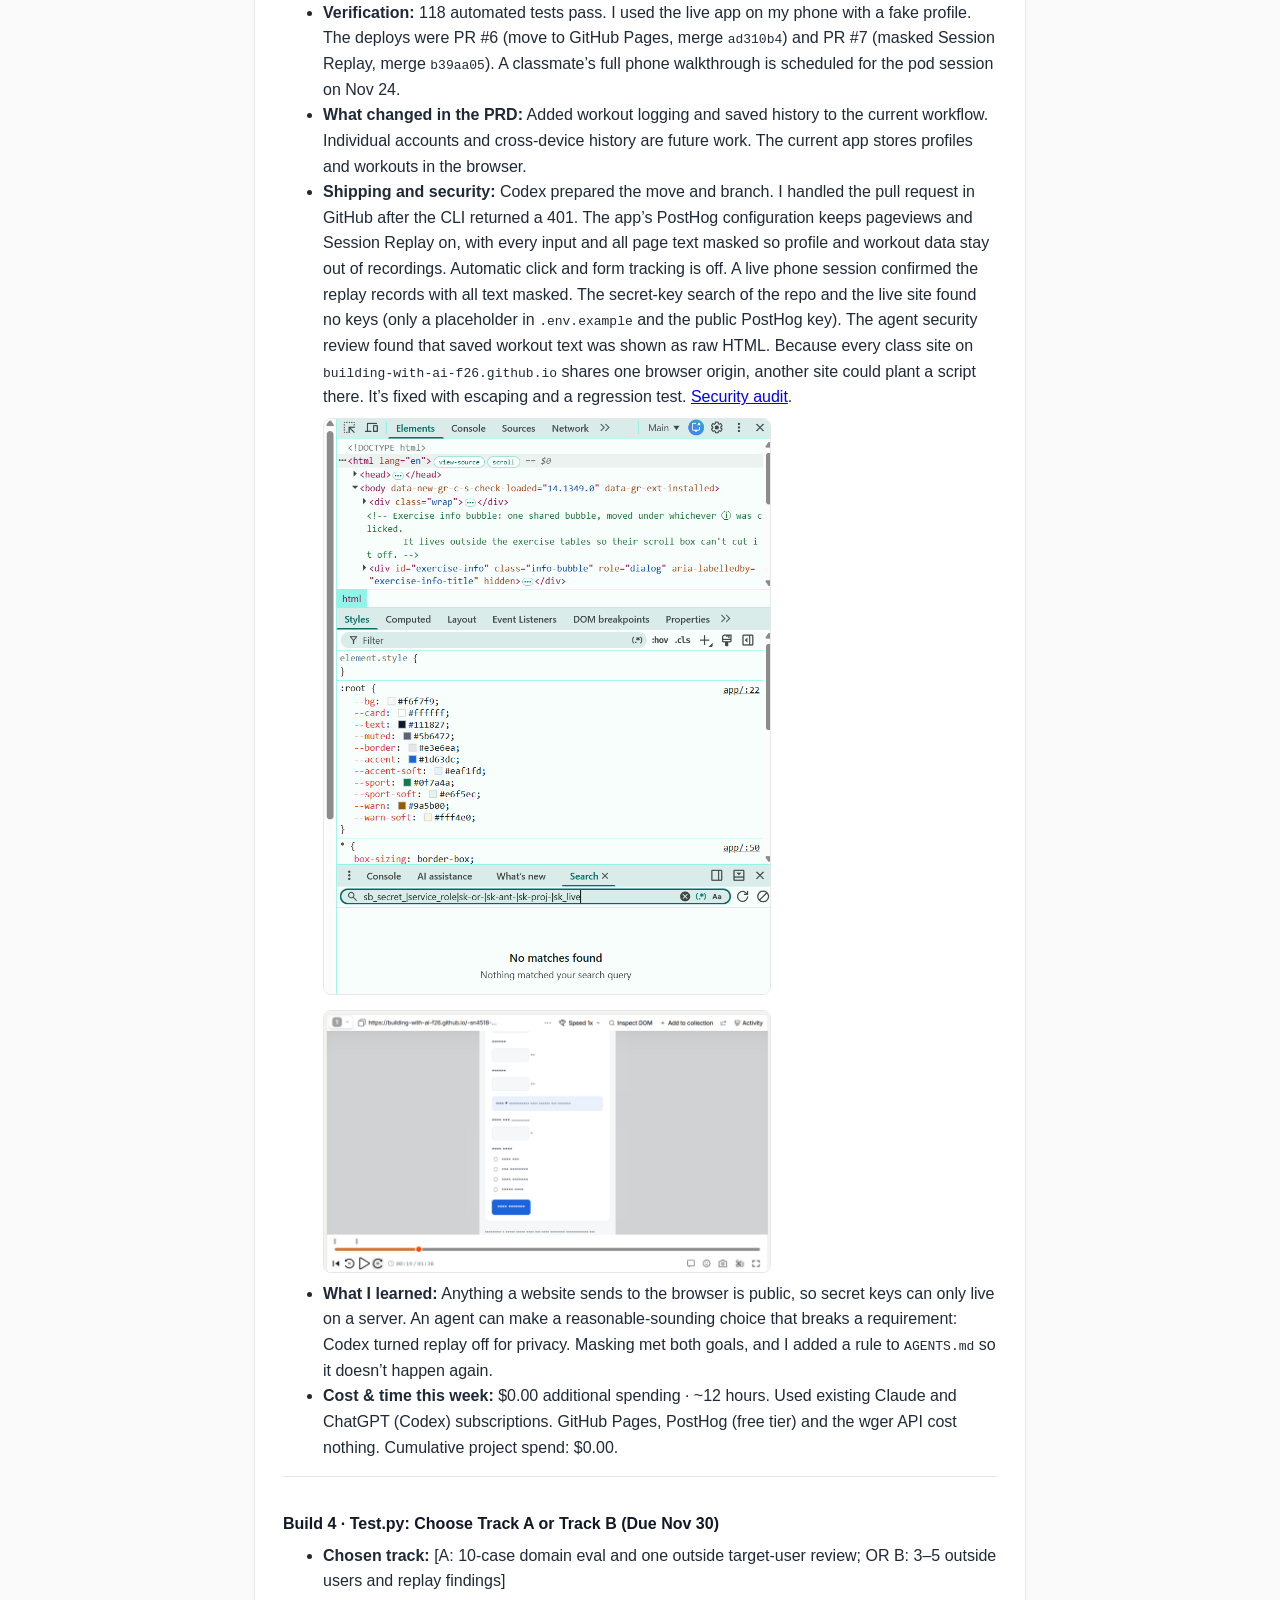
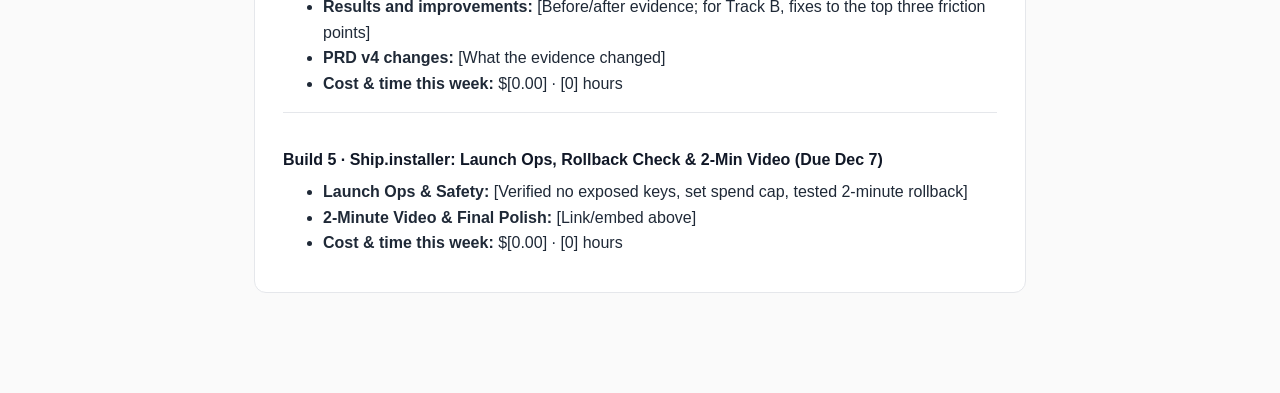
==== commit 9387b9c7: "Add hosting, database and security choices to PRD v3 Co-Authored-By: Claude Opus 5.5 <noreply@anthro" ====
--- a/docs/index.html
+++ b/docs/index.html
@@ -212,6 +212,9 @@
 
       <h3>4. Architecture</h3>
       <p>A browser page uses fixed JavaScript rules and a 120-exercise catalog to generate routines. Profiles, base weeks, and dated workout snapshots are stored locally on the device. Exercise information loads from wger when requested and is cached for the page session, with local instructions as a fallback. No AI model, backend, or API key is required.</p>
+      <p><strong>Hosting:</strong> GitHub Pages serves the static site from <code>/docs</code> on <code>main</code>, with the app at <code>/app/</code>. Every merged pull request deploys automatically.</p>
+      <p><strong>Database:</strong> None in this build. Data stays in each browser’s localStorage, so there is no server data to protect, back up, or leak. The trade-off is that history doesn’t move between devices and anyone using the same browser can open its profiles. Accounts with a real database (Supabase or Neon with Row Level Security) are the path if cross-device history ships.</p>
+      <p><strong>Security:</strong> There are no secret keys anywhere; the live site’s code search finds none, and the PostHog key is public by design. Saved and fetched text is escaped before it is shown, because every class site on the shared <code>github.io</code> origin can reach this browser storage. Session Replay masks all text and inputs. Destructive, secret-related, and paid actions are on the agents’ “Ask me first” list. Details are in <a href="https://github.com/building-with-ai-f26/-sn4518---project-Sfwt2026-/blob/main/SECURITY.md">SECURITY.md</a>.</p>
 
       <h3>5. Unit Economics &amp; Analytics Snapshot</h3>
       <div class="grid-2">
@@ -232,8 +235,8 @@
           <div class="stat-value">TBD</div>
         </div>
       </div>
-      <p><strong>Cost basis:</strong> The current free wger integration and local rules engine have no per-run API charge. Build 2 used an existing Claude subscription and incurred $0 additional spending, with no paid APIs or infrastructure. Active work time was approximately 9 hours.</p>
-      <p><strong>Analytics evidence:</strong> PostHog is installed, and the build log records local events and replay verification. Published-page verification and outside-user usage remain unconfirmed.</p>
+      <p><strong>Cost basis:</strong> The current free wger integration and local rules engine have no per-run API charge. Hosting on GitHub Pages is free. Builds 1–3 used existing Claude and ChatGPT subscriptions, with $0 additional spending and no paid APIs or infrastructure. Active work time was about 3, 9, and 12 hours.</p>
+      <p><strong>Analytics evidence:</strong> PostHog runs on the published app. A live phone session in Build 3 recorded pageviews and a masked Session Replay. Usage by outside users is not yet measured.</p>
       <p><strong>Next measurement step:</strong> Track onboarding completion, first workout viewed, first swap saved, and return use through explicit funnel events.</p>
 
       <h3>6. Next Build</h3>
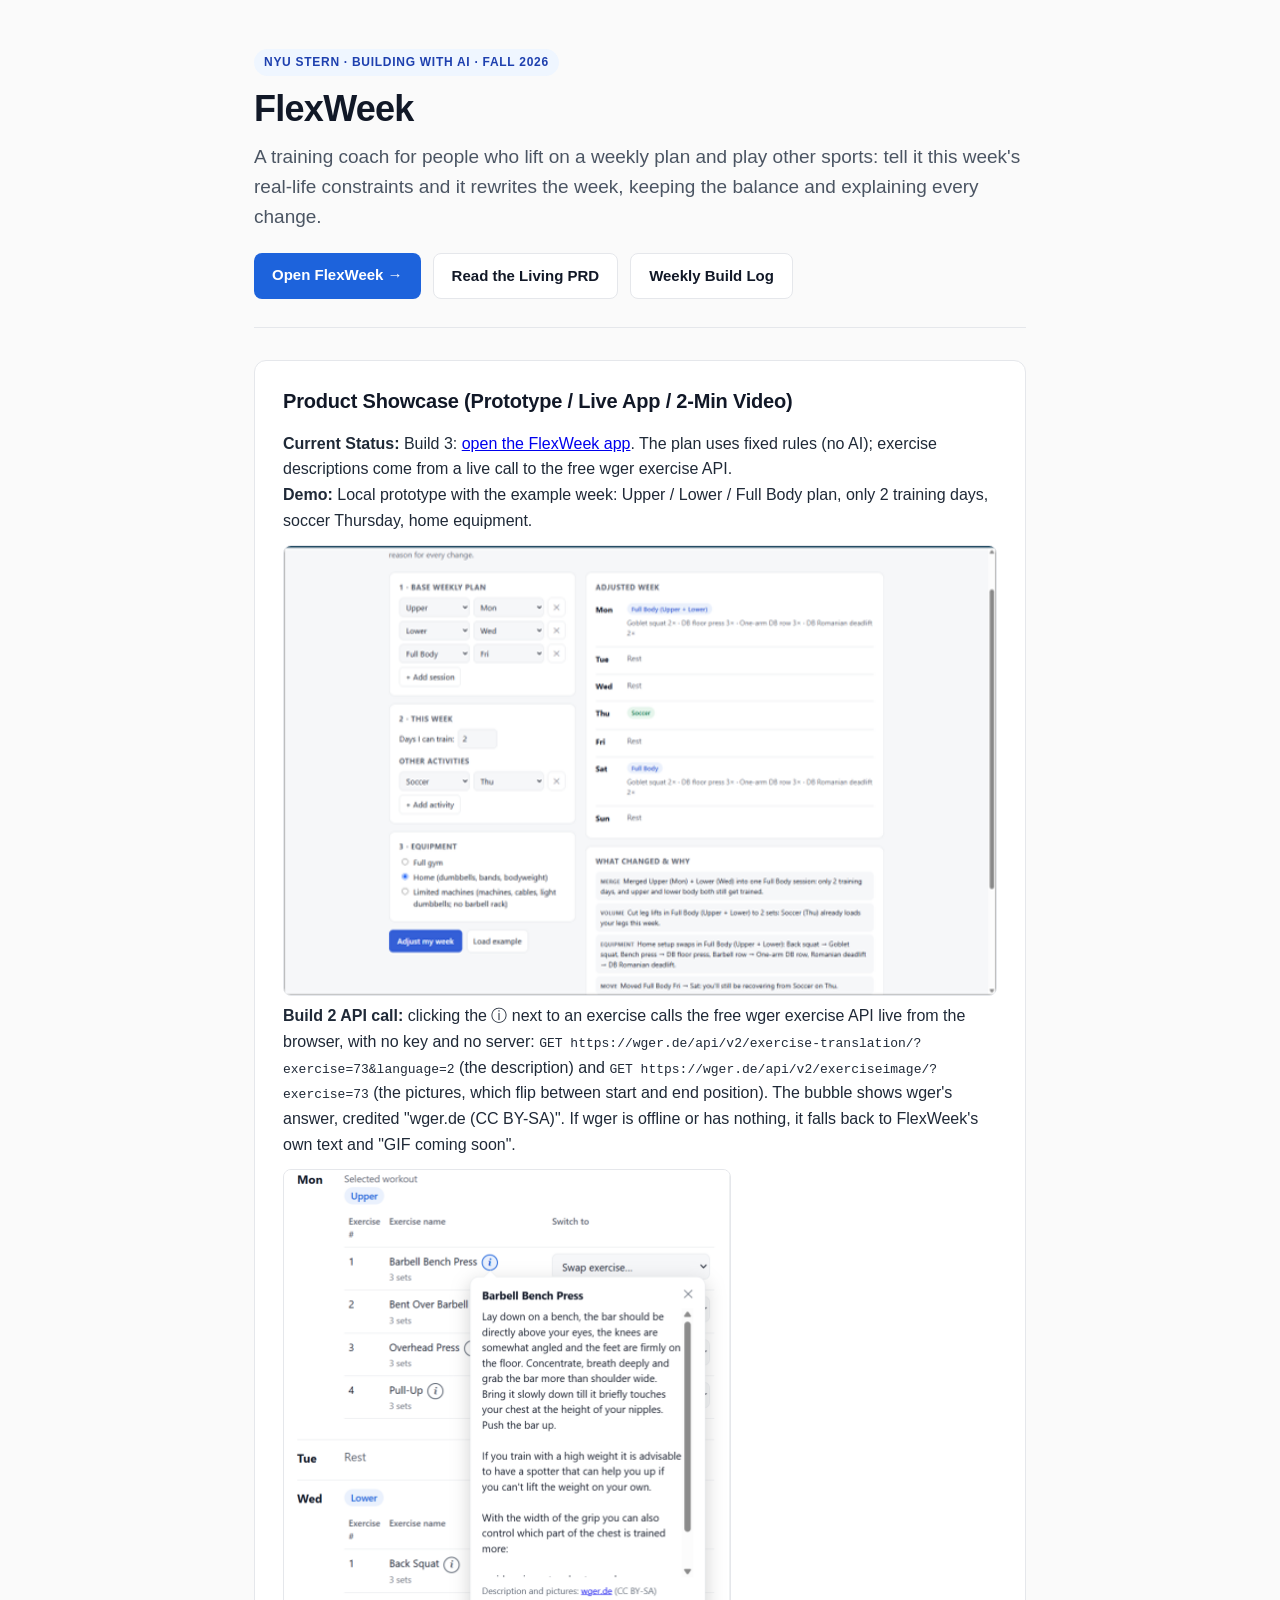
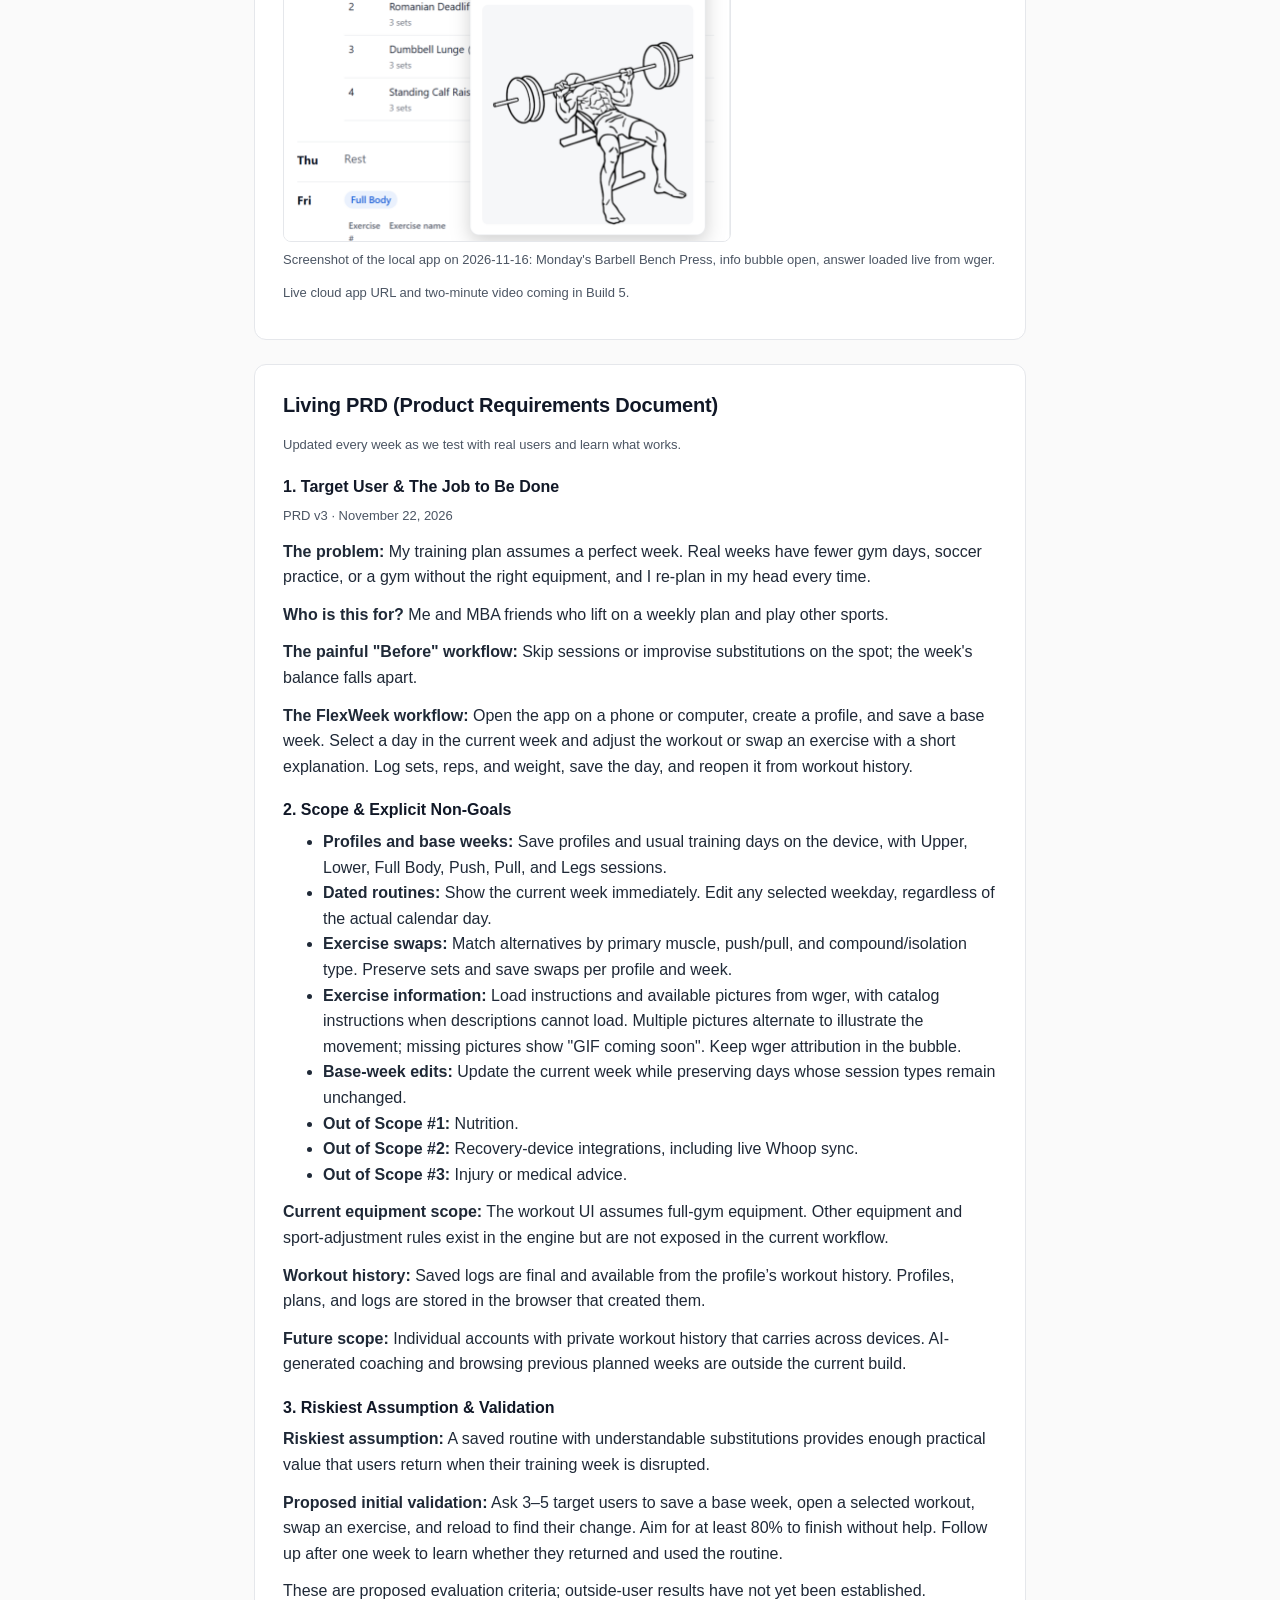
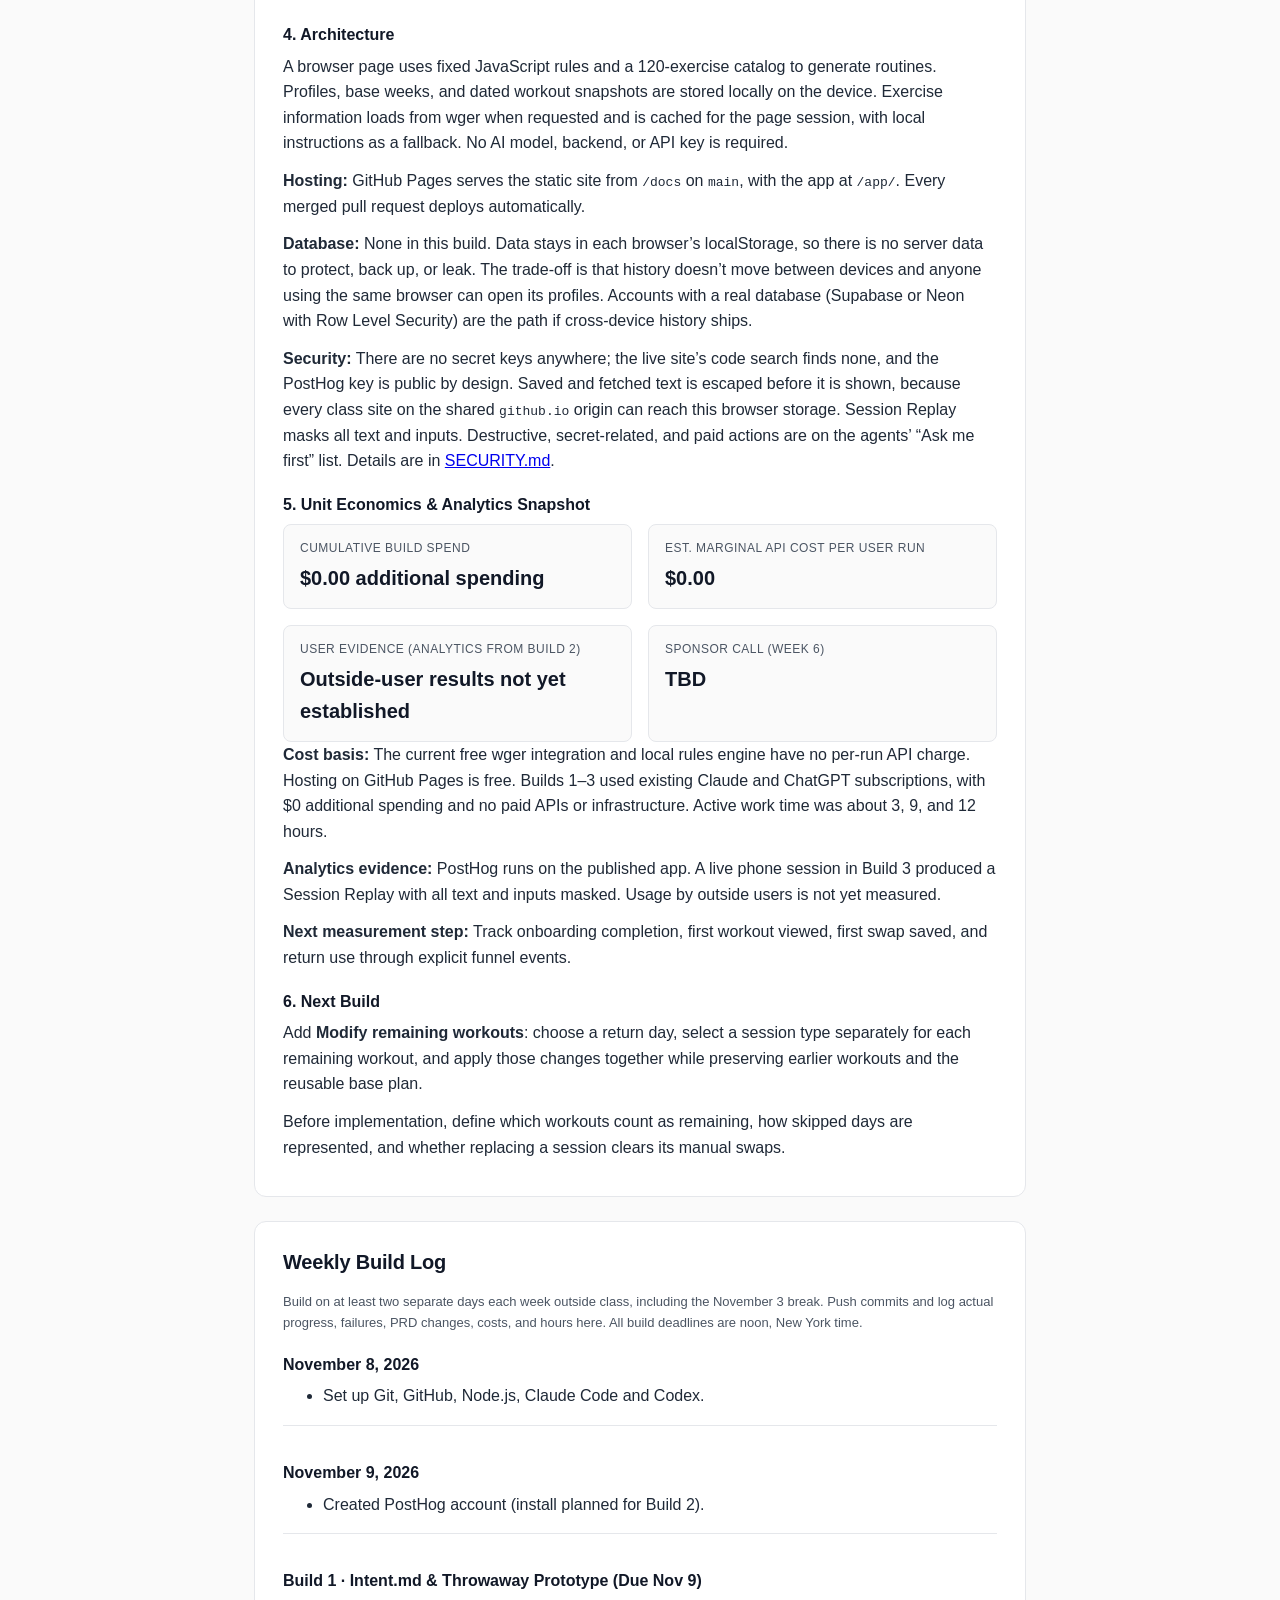
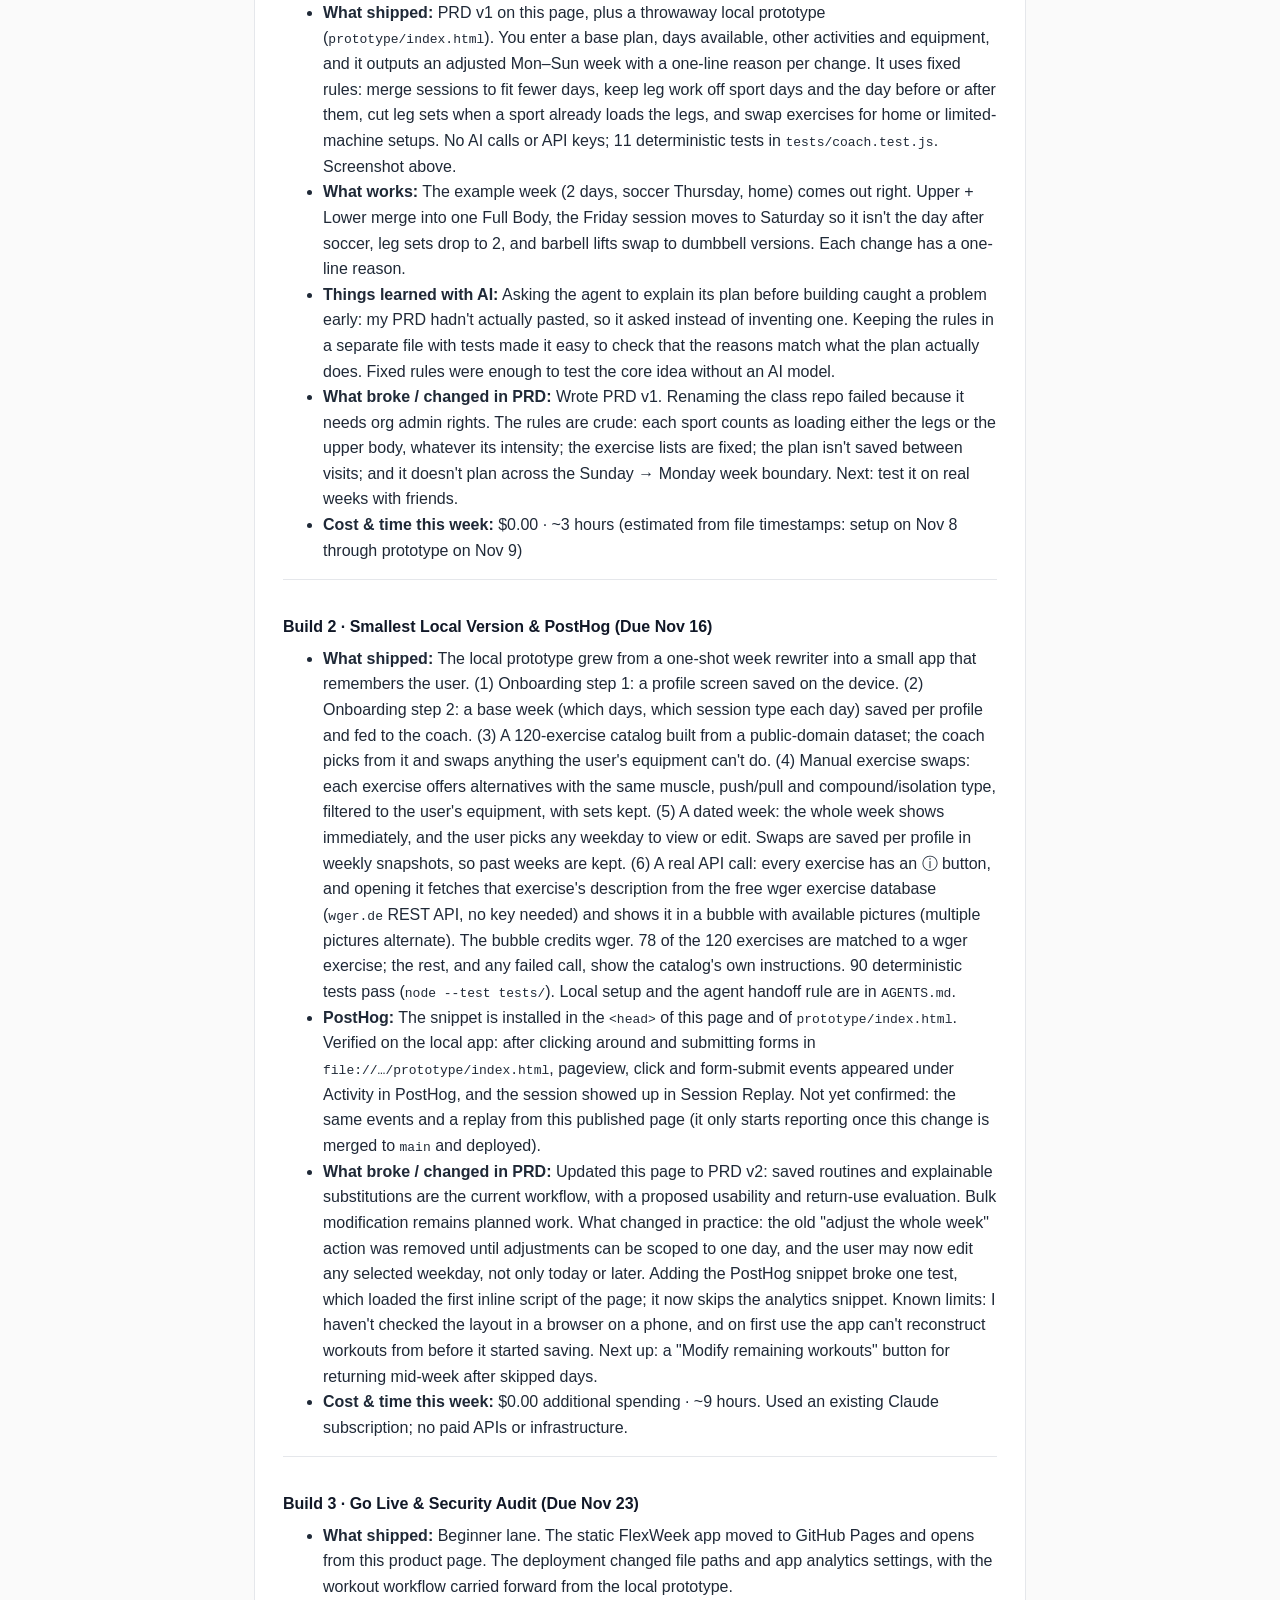
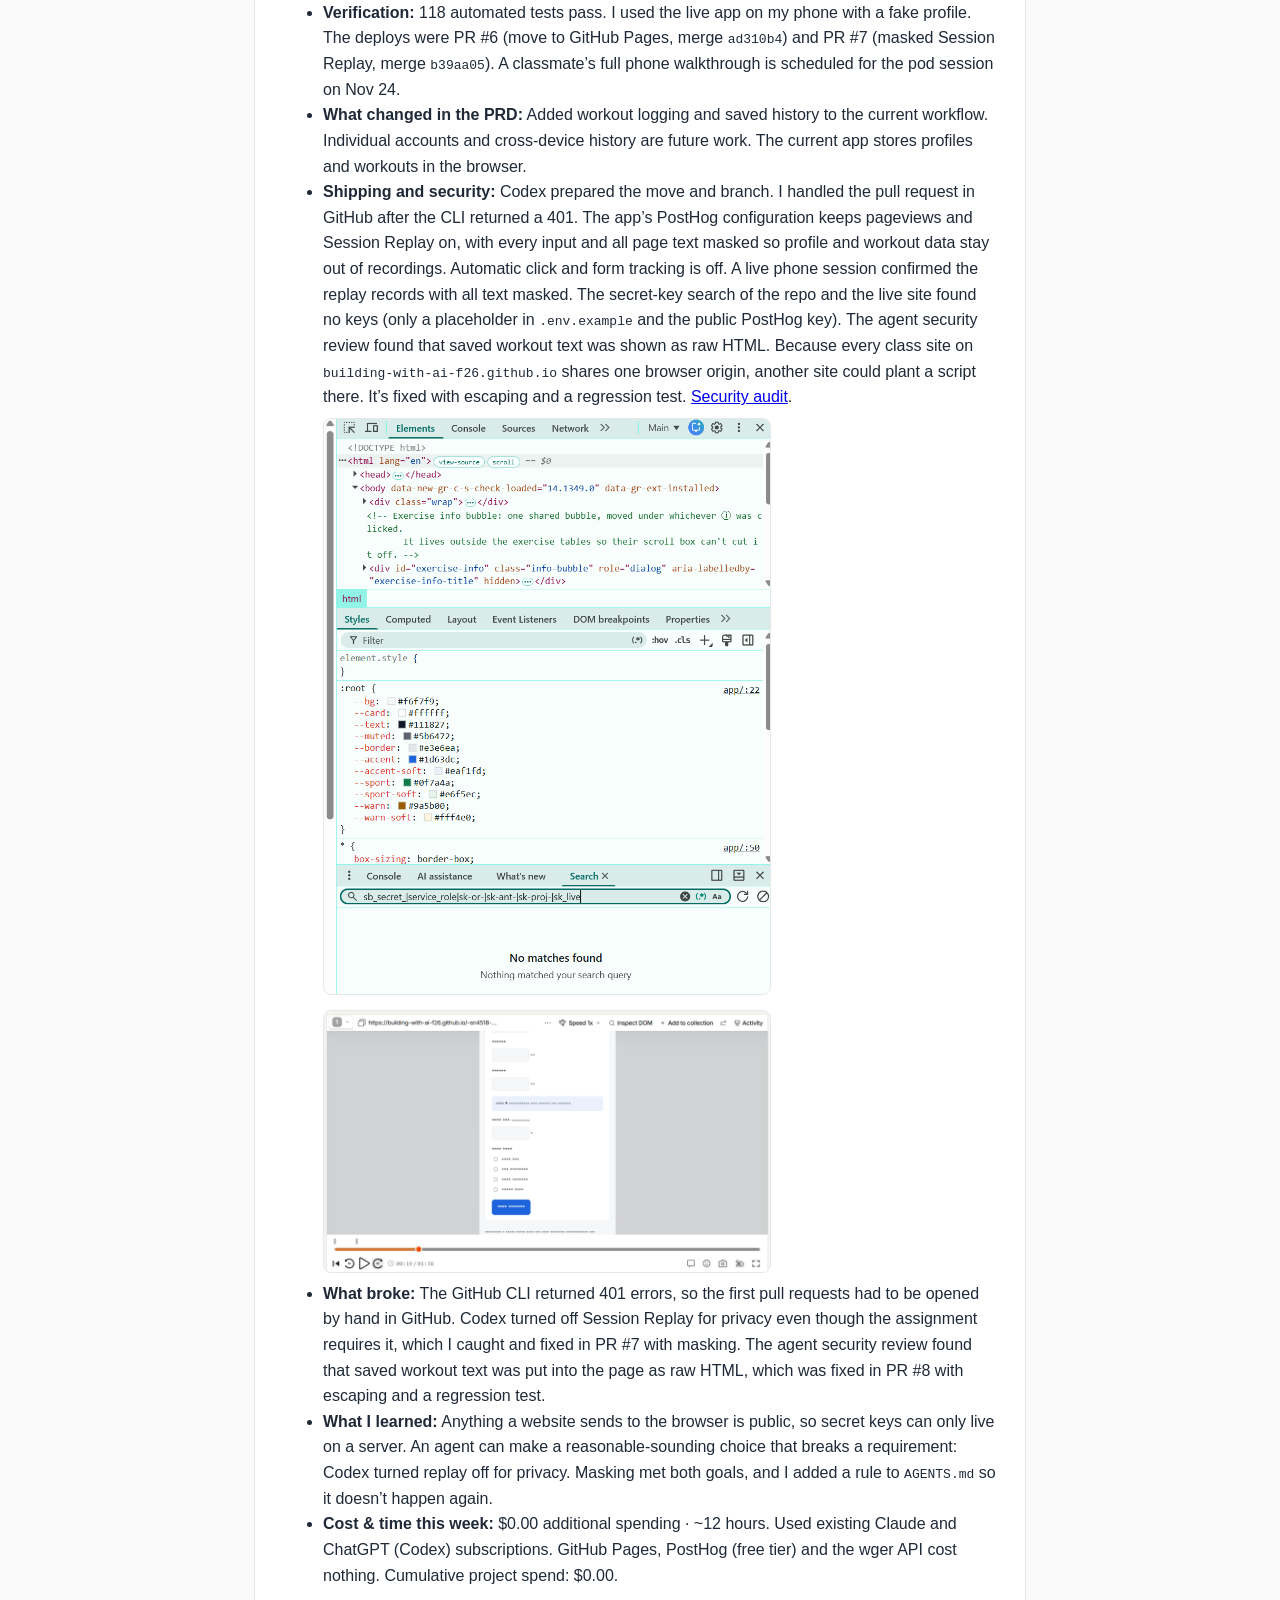
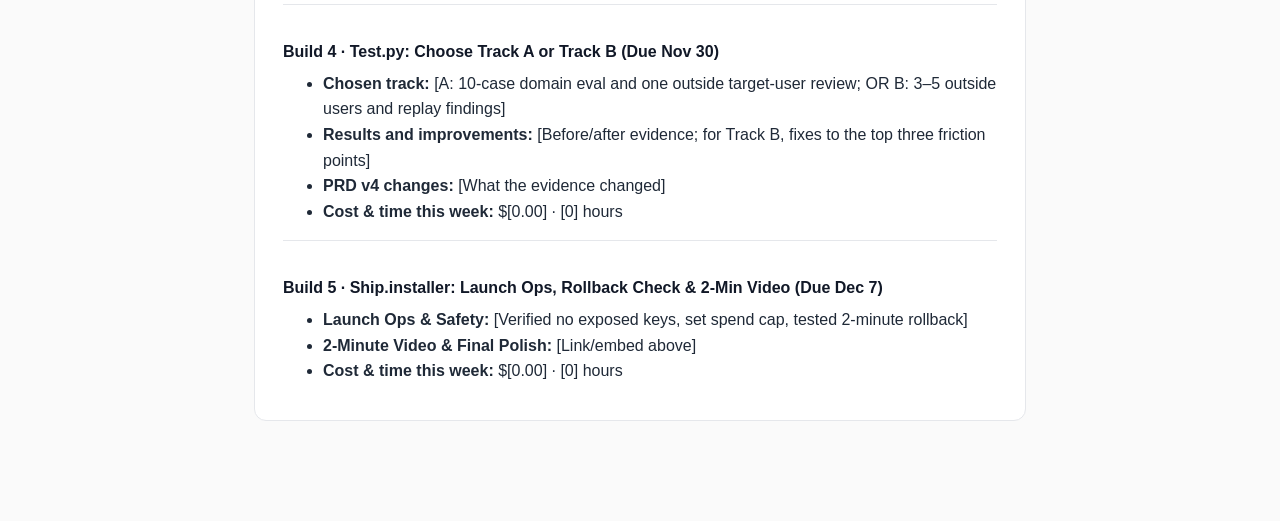
==== commit 5f6bb109: "Add 'What broke' to Build 3 log; state only verified analytics Co-Authored-By: Claude Opus 5.5 <nore" ====
--- a/docs/index.html
+++ b/docs/index.html
@@ -236,7 +236,7 @@
         </div>
       </div>
       <p><strong>Cost basis:</strong> The current free wger integration and local rules engine have no per-run API charge. Hosting on GitHub Pages is free. Builds 1–3 used existing Claude and ChatGPT subscriptions, with $0 additional spending and no paid APIs or infrastructure. Active work time was about 3, 9, and 12 hours.</p>
-      <p><strong>Analytics evidence:</strong> PostHog runs on the published app. A live phone session in Build 3 recorded pageviews and a masked Session Replay. Usage by outside users is not yet measured.</p>
+      <p><strong>Analytics evidence:</strong> PostHog runs on the published app. A live phone session in Build 3 produced a Session Replay with all text and inputs masked. Usage by outside users is not yet measured.</p>
       <p><strong>Next measurement step:</strong> Track onboarding completion, first workout viewed, first swap saved, and return use through explicit funnel events.</p>
 
       <h3>6. Next Build</h3>
@@ -293,6 +293,7 @@
           <li><strong>Shipping and security:</strong> Codex prepared the move and branch. I handled the pull request in GitHub after the CLI returned a 401. The app’s PostHog configuration keeps pageviews and Session Replay on, with every input and all page text masked so profile and workout data stay out of recordings. Automatic click and form tracking is off. A live phone session confirmed the replay records with all text masked. The secret-key search of the repo and the live site found no keys (only a placeholder in <code>.env.example</code> and the public PostHog key). The agent security review found that saved workout text was shown as raw HTML. Because every class site on <code>building-with-ai-f26.github.io</code> shares one browser origin, another site could plant a script there. It’s fixed with escaping and a regression test. <a href="https://github.com/building-with-ai-f26/-sn4518---project-Sfwt2026-/blob/main/SECURITY.md">Security audit</a>.
             <br /><img src="build3-key-search-clean.png" alt="Chrome DevTools search across the live FlexWeek app for sb_secret_, service_role, sk-or-, sk-ant-, sk-proj- and sk_live: No matches found" style="width:100%;max-width:448px;height:auto;border:1px solid var(--border);border-radius:8px;margin-top:8px;" />
             <img src="build3-posthog-replay-masked.png" alt="PostHog session replay of the live FlexWeek app with every label, input and button masked as asterisks" style="width:100%;max-width:448px;height:auto;border:1px solid var(--border);border-radius:8px;margin-top:8px;" /></li>
+          <li><strong>What broke:</strong> The GitHub CLI returned 401 errors, so the first pull requests had to be opened by hand in GitHub. Codex turned off Session Replay for privacy even though the assignment requires it, which I caught and fixed in PR #7 with masking. The agent security review found that saved workout text was put into the page as raw HTML, which was fixed in PR #8 with escaping and a regression test.</li>
           <li><strong>What I learned:</strong> Anything a website sends to the browser is public, so secret keys can only live on a server. An agent can make a reasonable-sounding choice that breaks a requirement: Codex turned replay off for privacy. Masking met both goals, and I added a rule to <code>AGENTS.md</code> so it doesn’t happen again.</li>
           <li><strong>Cost &amp; time this week:</strong> $0.00 additional spending · ~12 hours. Used existing Claude and ChatGPT (Codex) subscriptions. GitHub Pages, PostHog (free tier) and the wger API cost nothing. Cumulative project spend: $0.00.</li>
         </ul>
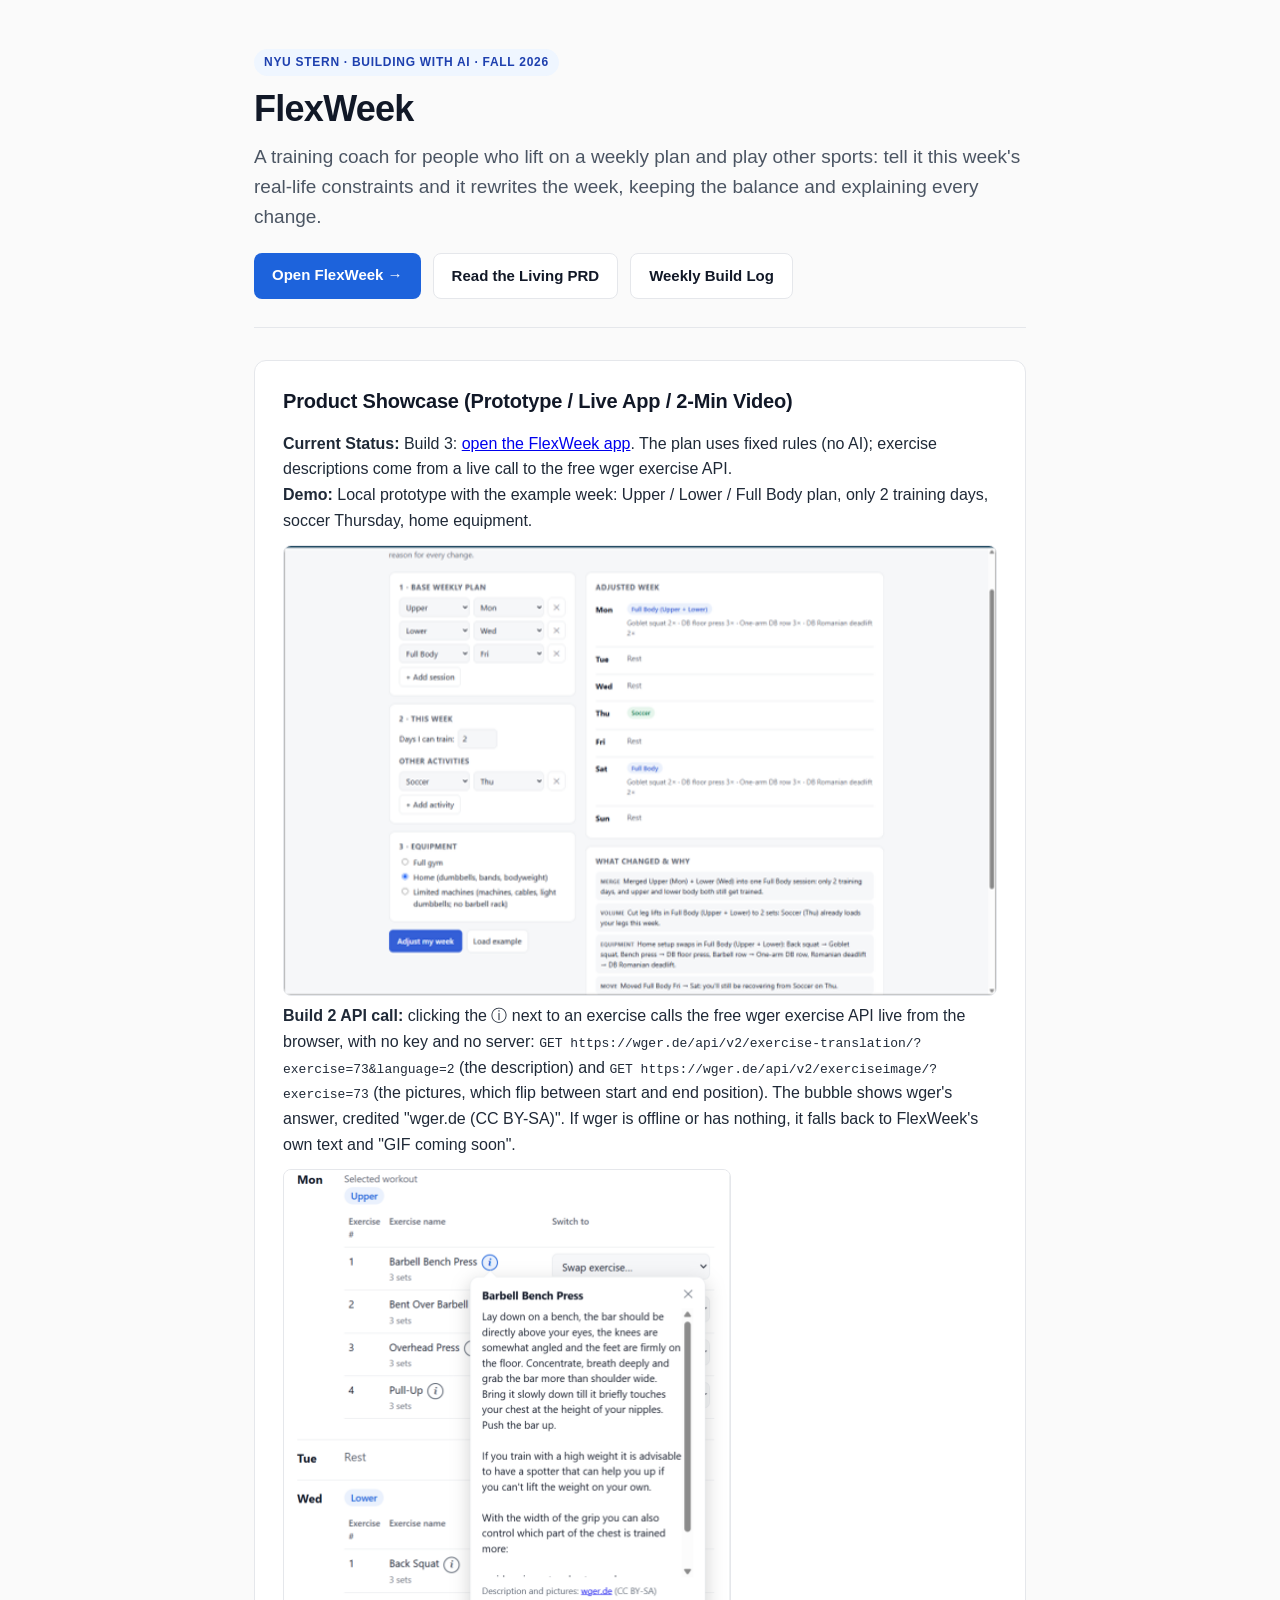
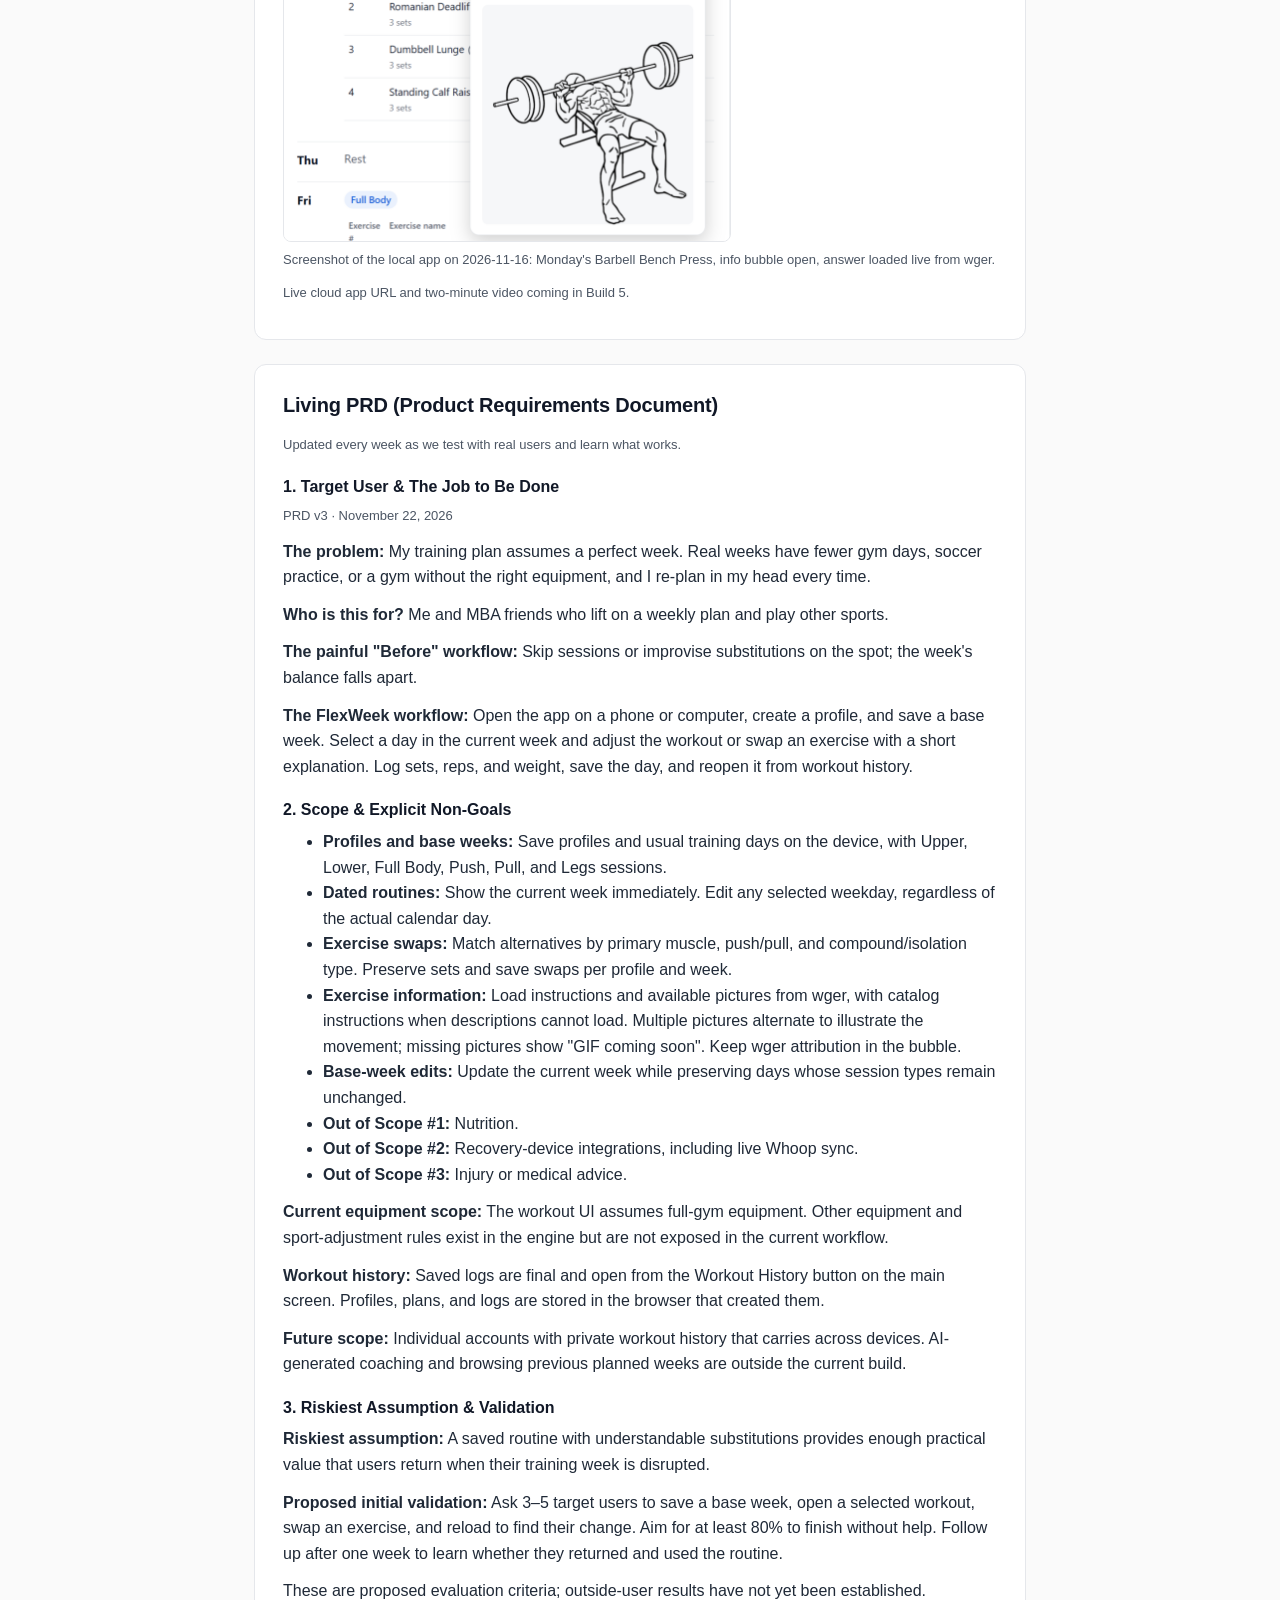
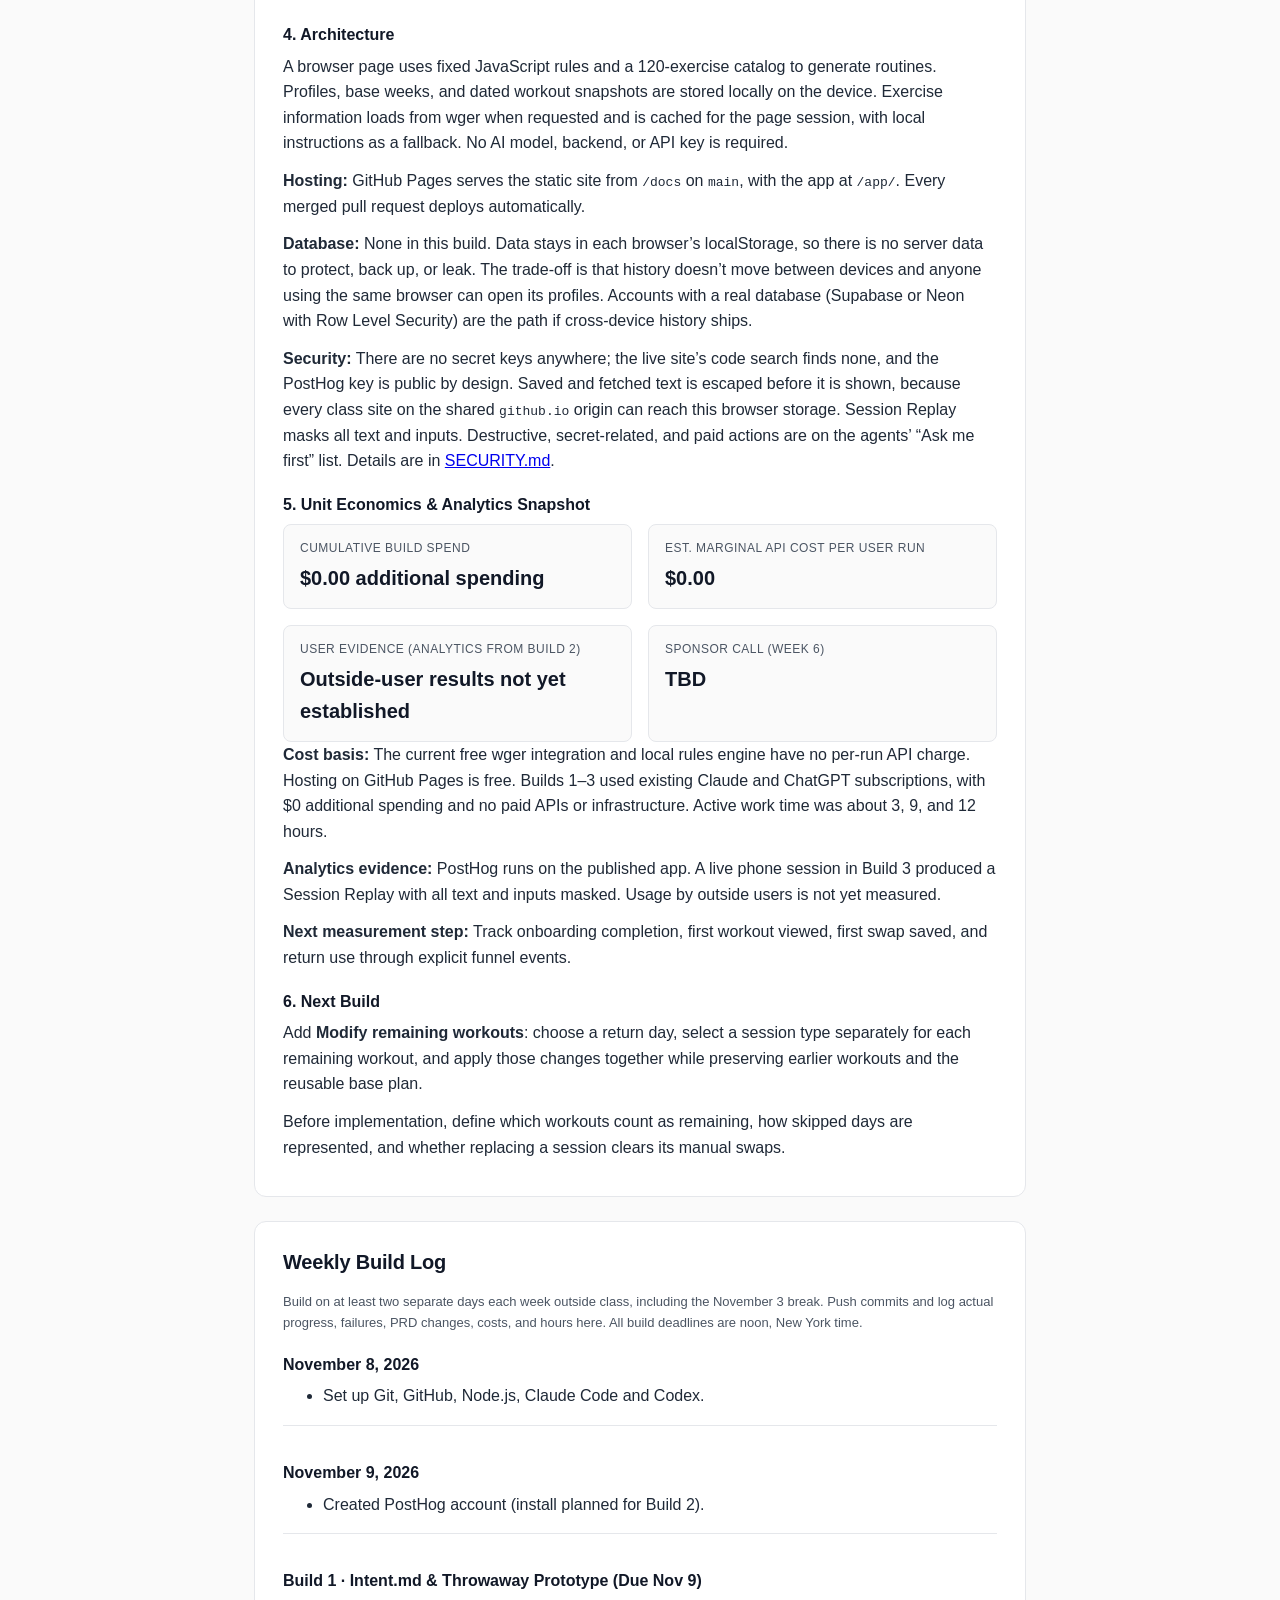
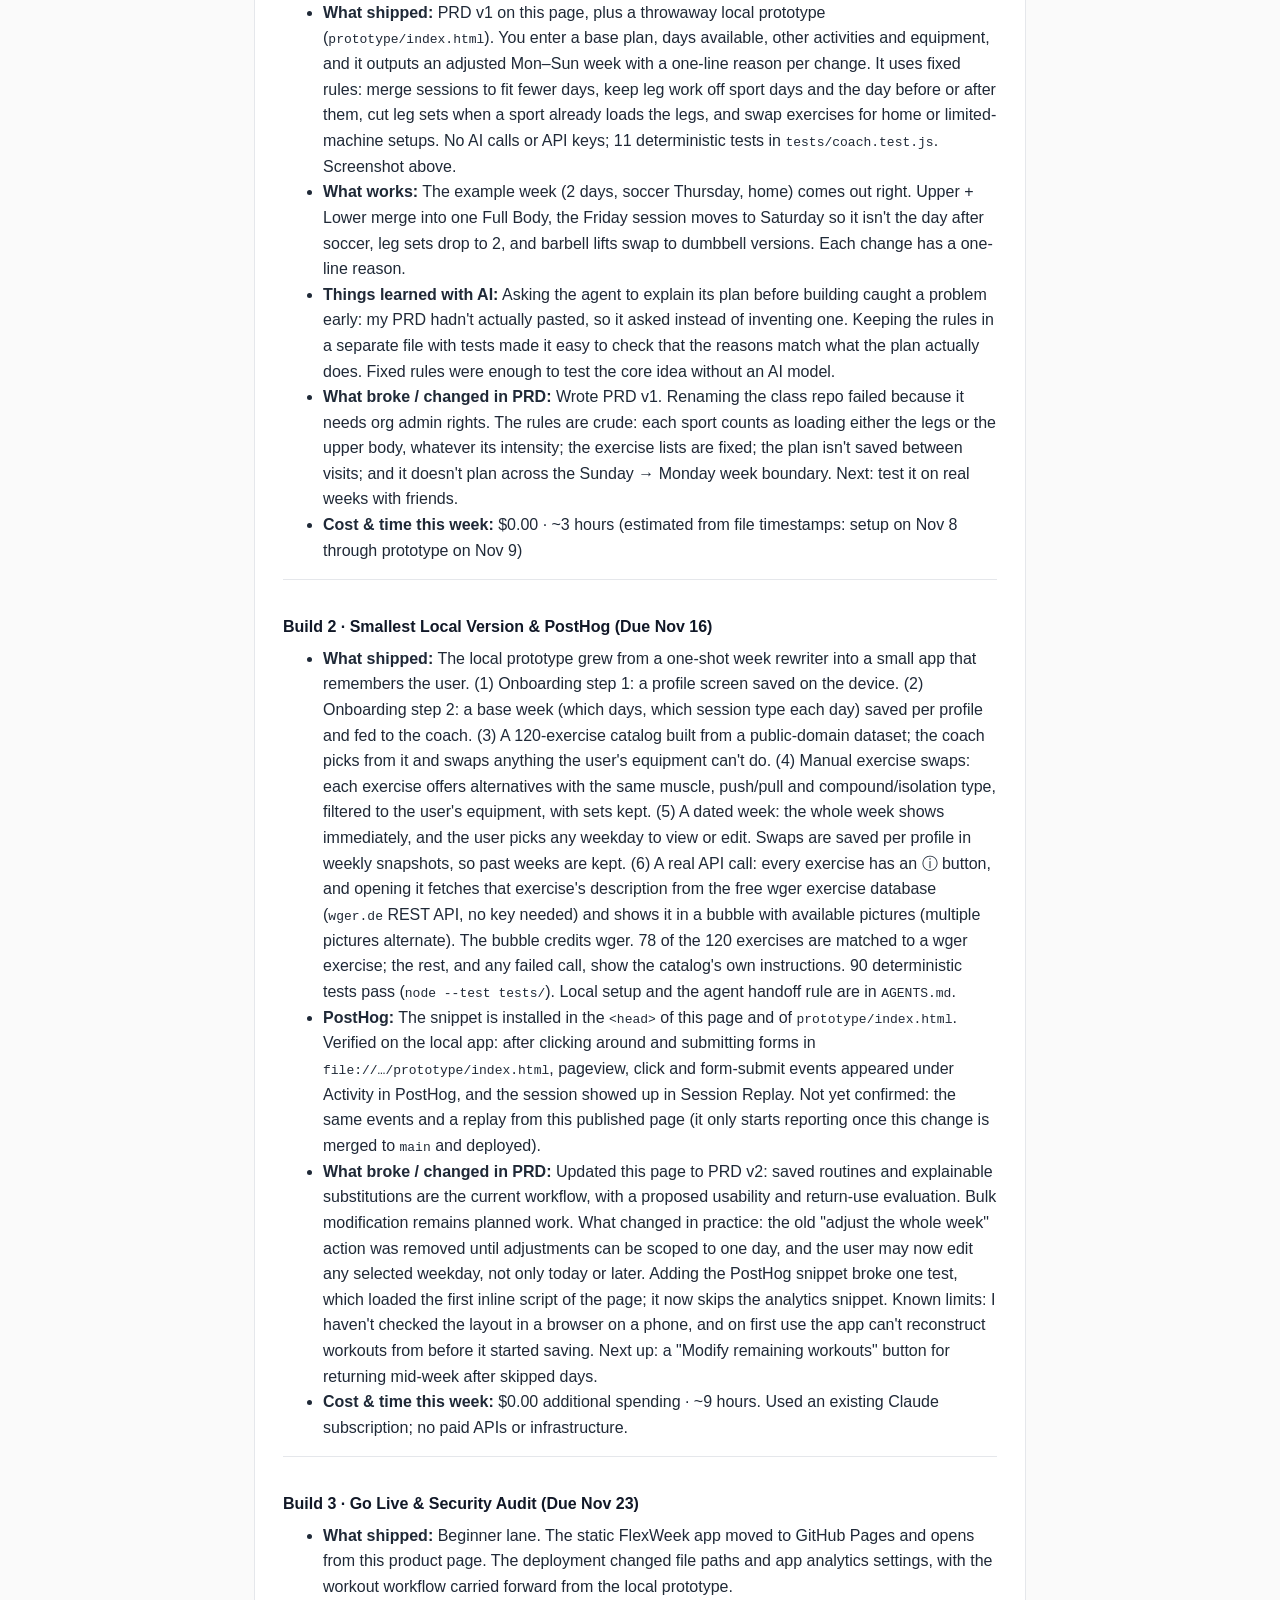
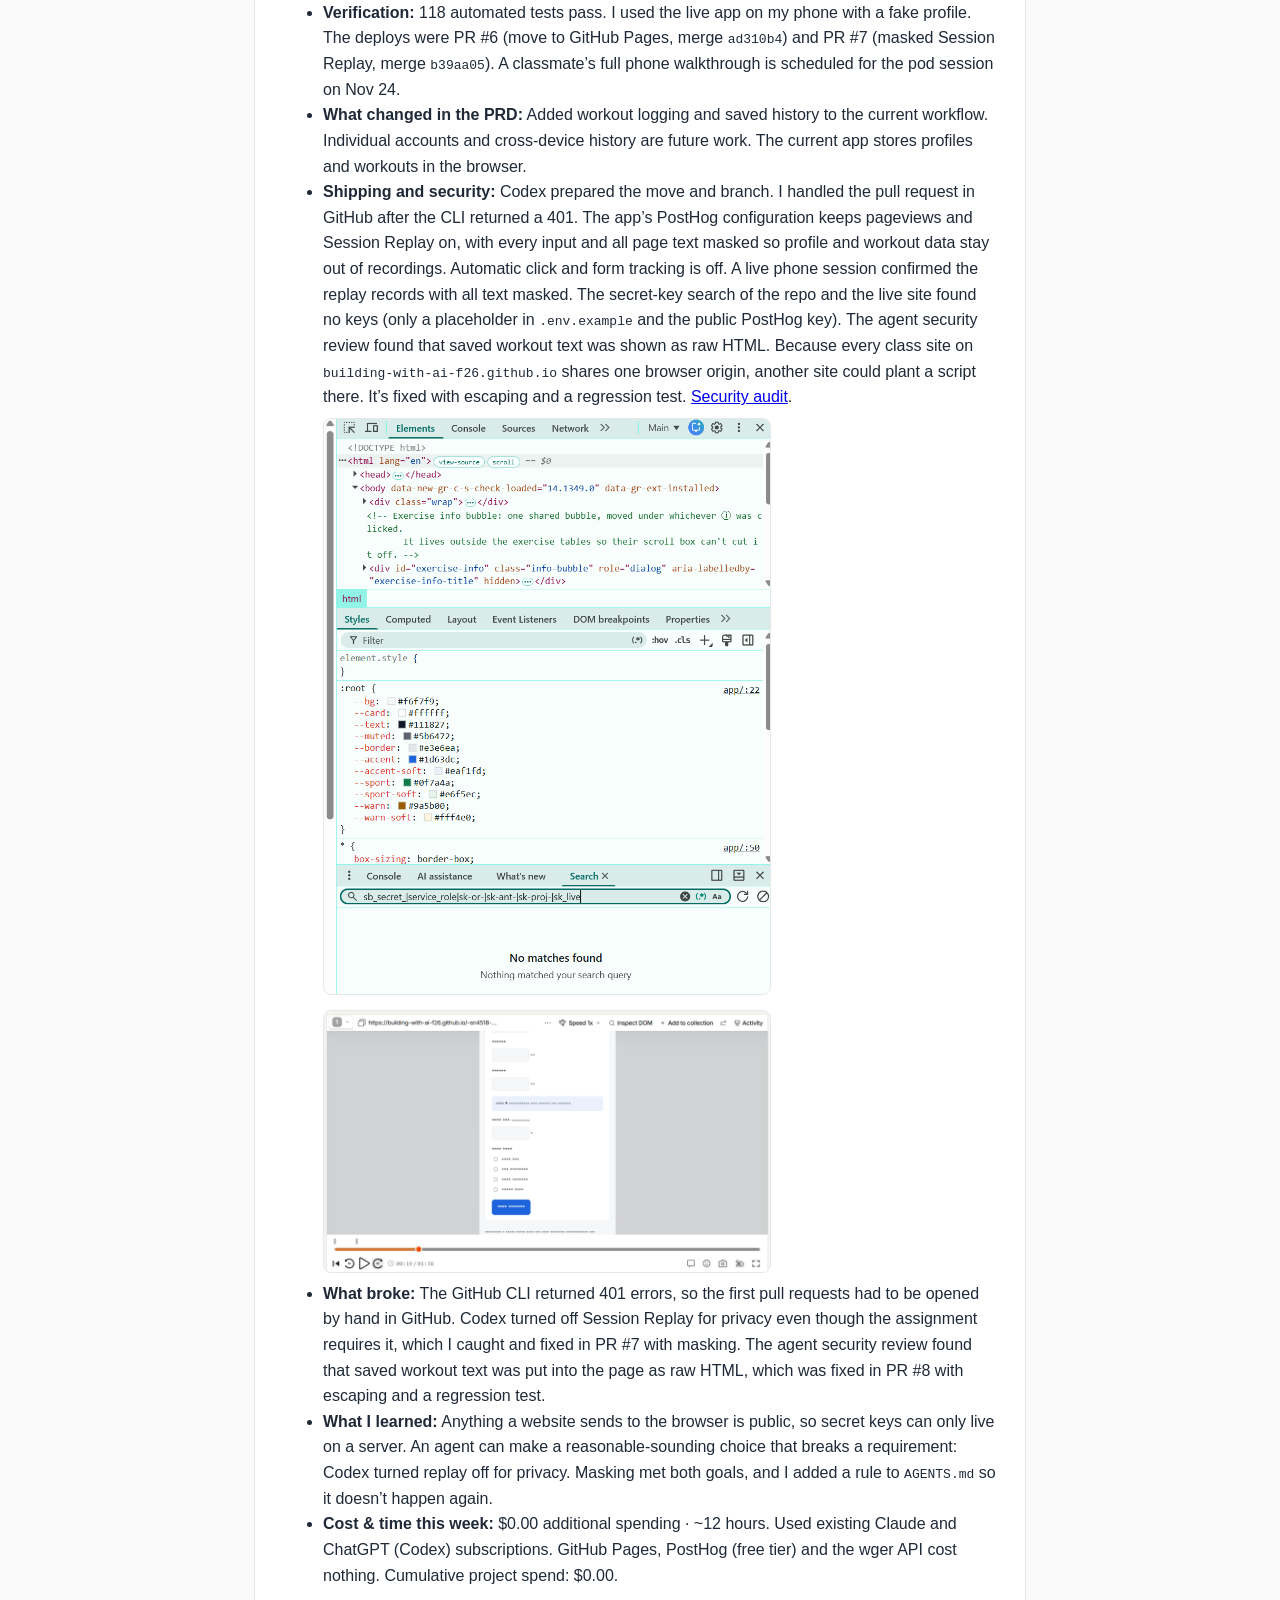
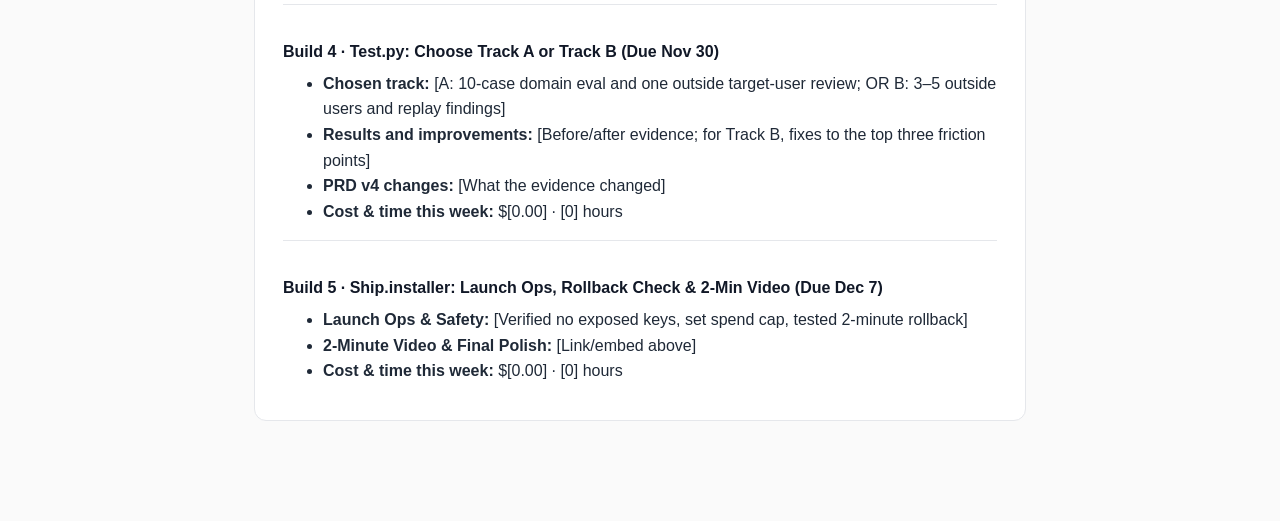
==== commit fd745ccd: "Restore gym photo behind week strip; Edit profile shows only the form - Bring back boxing-gym.jpg as" ====
--- a/docs/index.html
+++ b/docs/index.html
@@ -202,7 +202,7 @@
         <li><strong>Out of Scope #3:</strong> Injury or medical advice.</li>
       </ul>
       <p><strong>Current equipment scope:</strong> The workout UI assumes full-gym equipment. Other equipment and sport-adjustment rules exist in the engine but are not exposed in the current workflow.</p>
-      <p><strong>Workout history:</strong> Saved logs are final and available from the profile’s workout history. Profiles, plans, and logs are stored in the browser that created them.</p>
+      <p><strong>Workout history:</strong> Saved logs are final and open from the Workout History button on the main screen. Profiles, plans, and logs are stored in the browser that created them.</p>
       <p><strong>Future scope:</strong> Individual accounts with private workout history that carries across devices. AI-generated coaching and browsing previous planned weeks are outside the current build.</p>
 
       <h3>3. Riskiest Assumption &amp; Validation</h3>
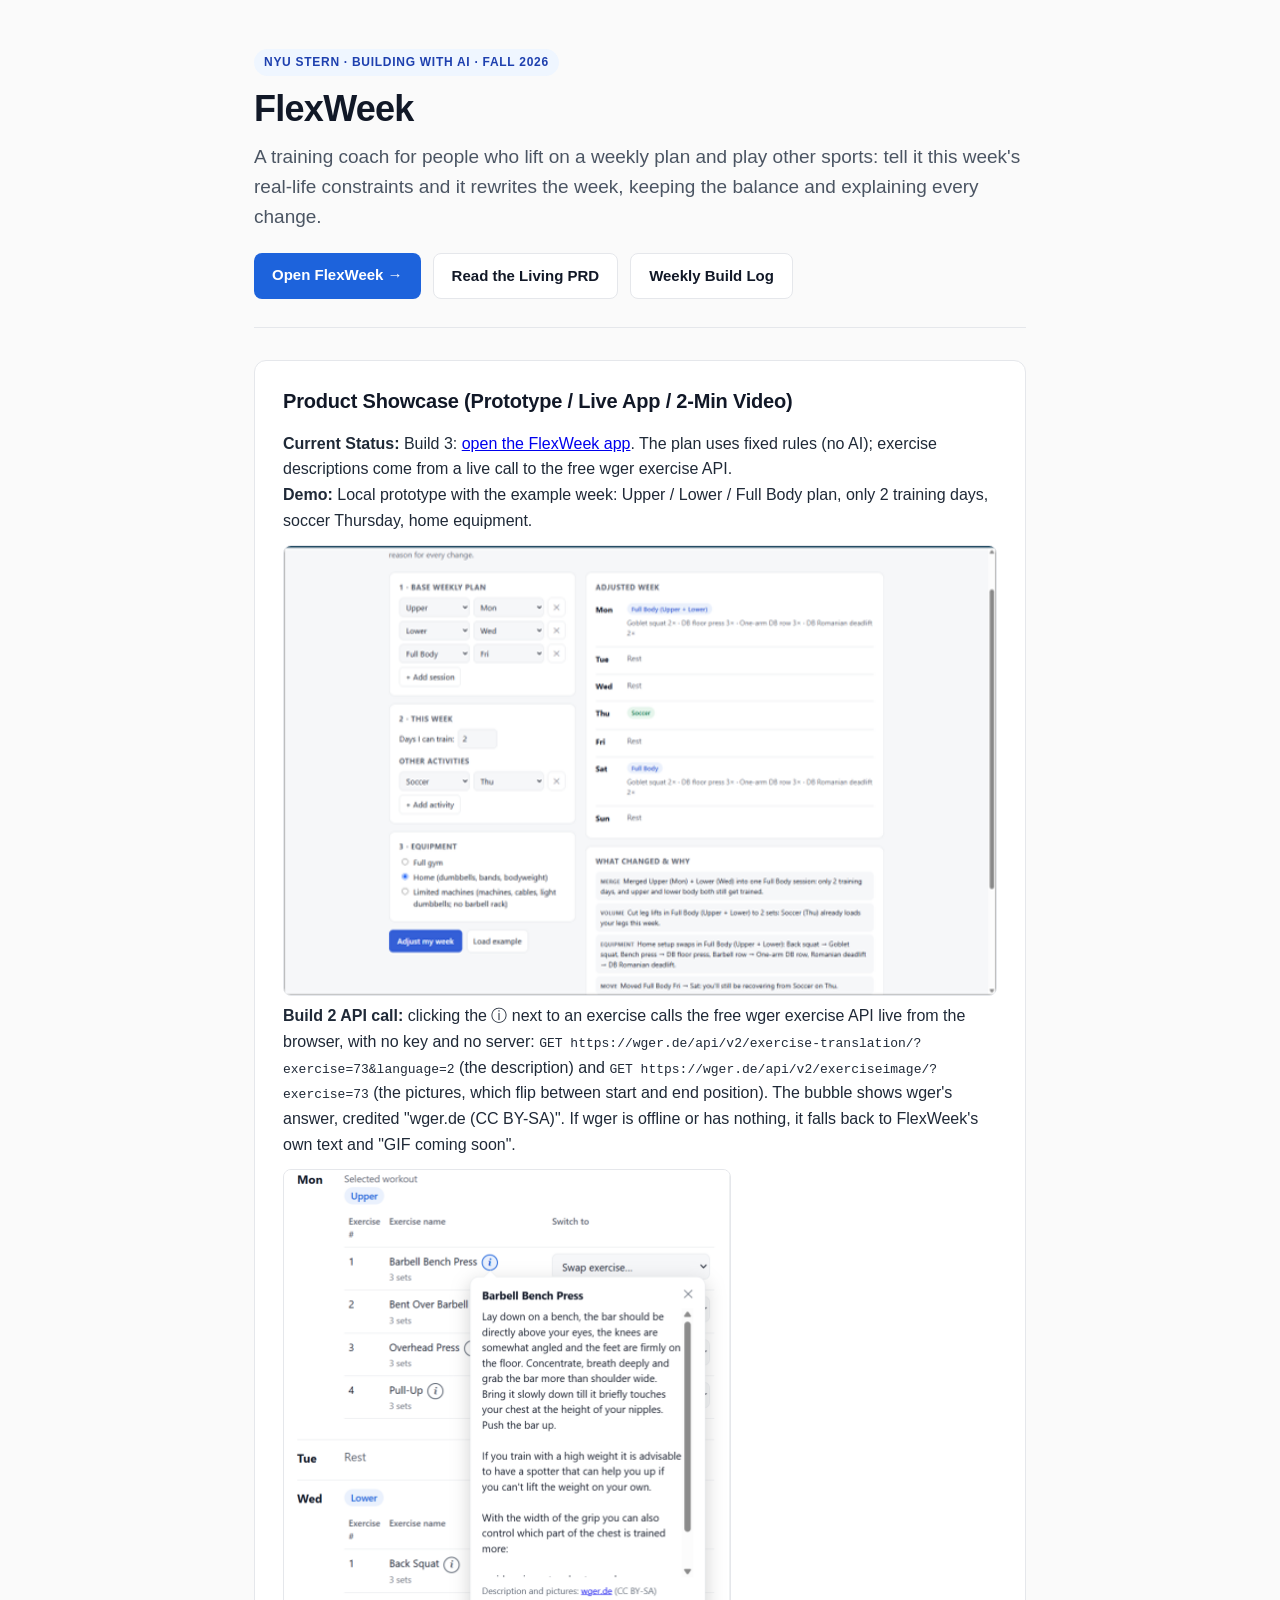
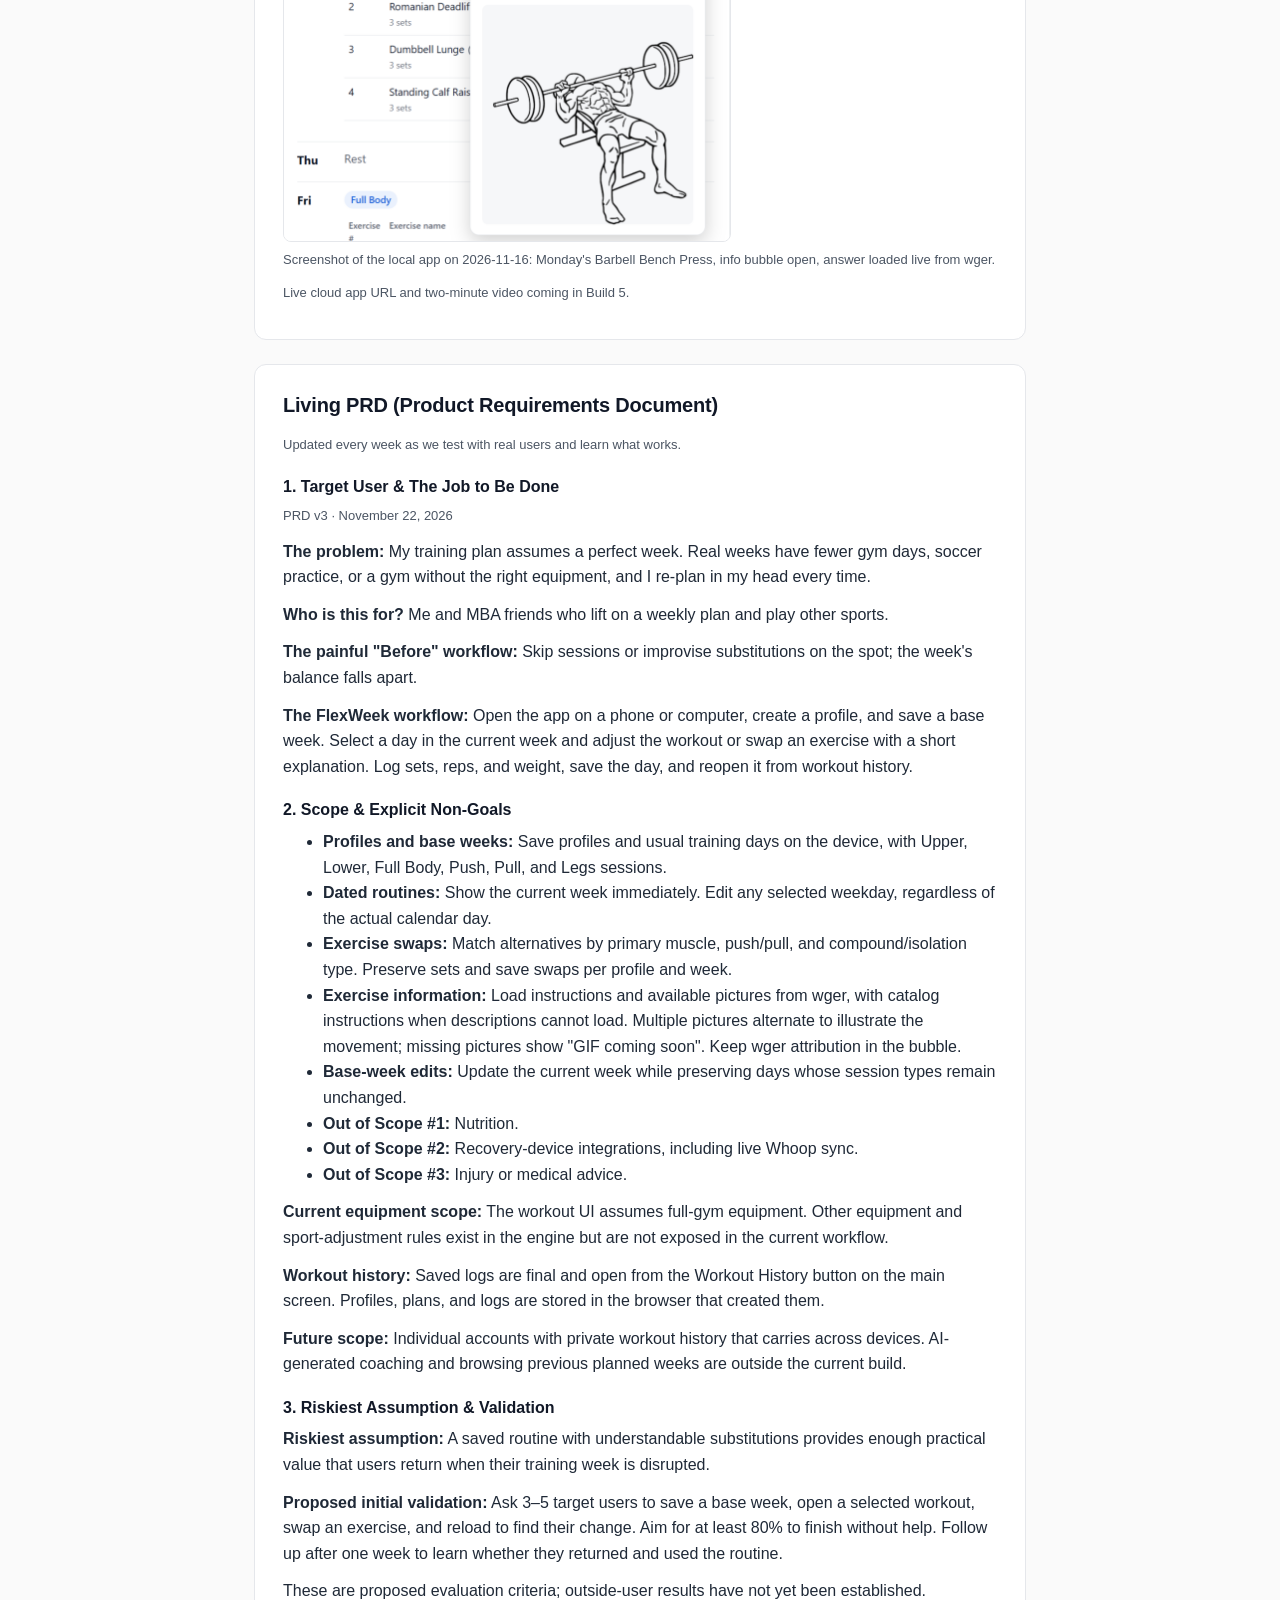
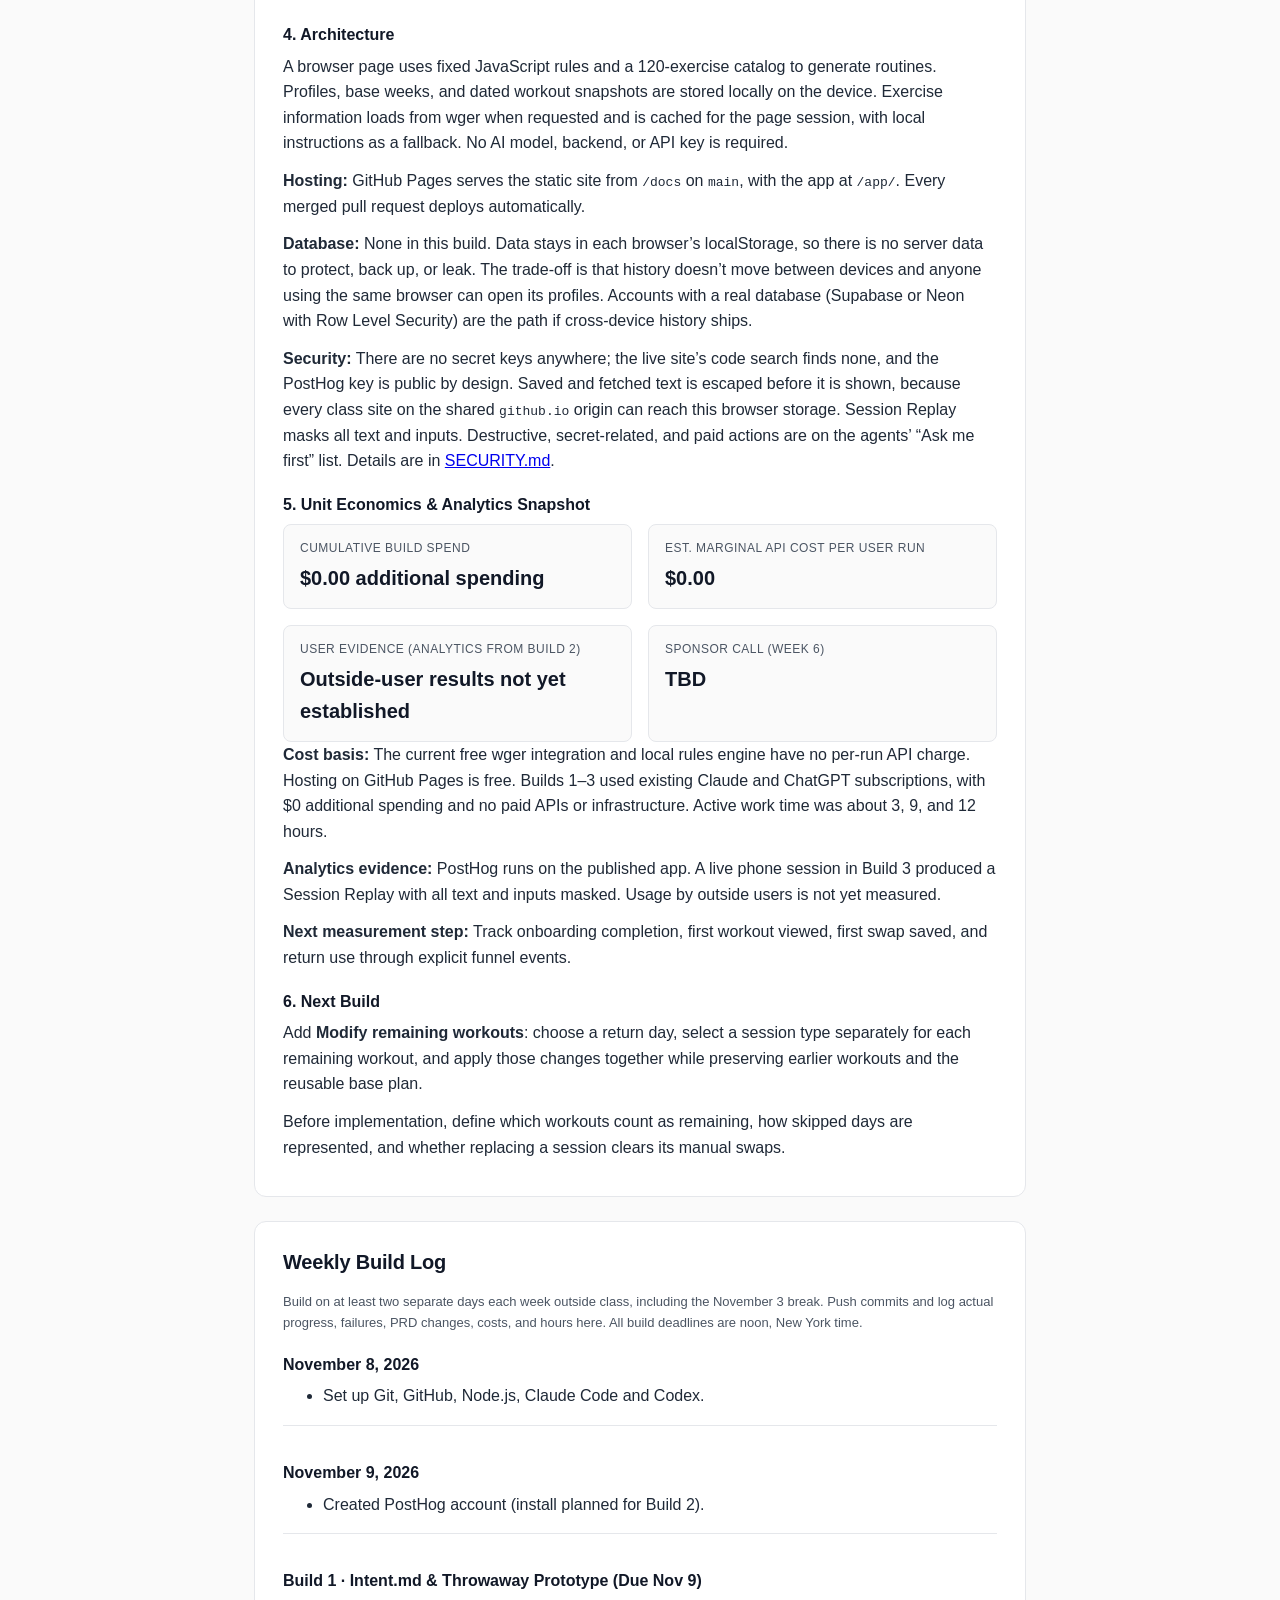
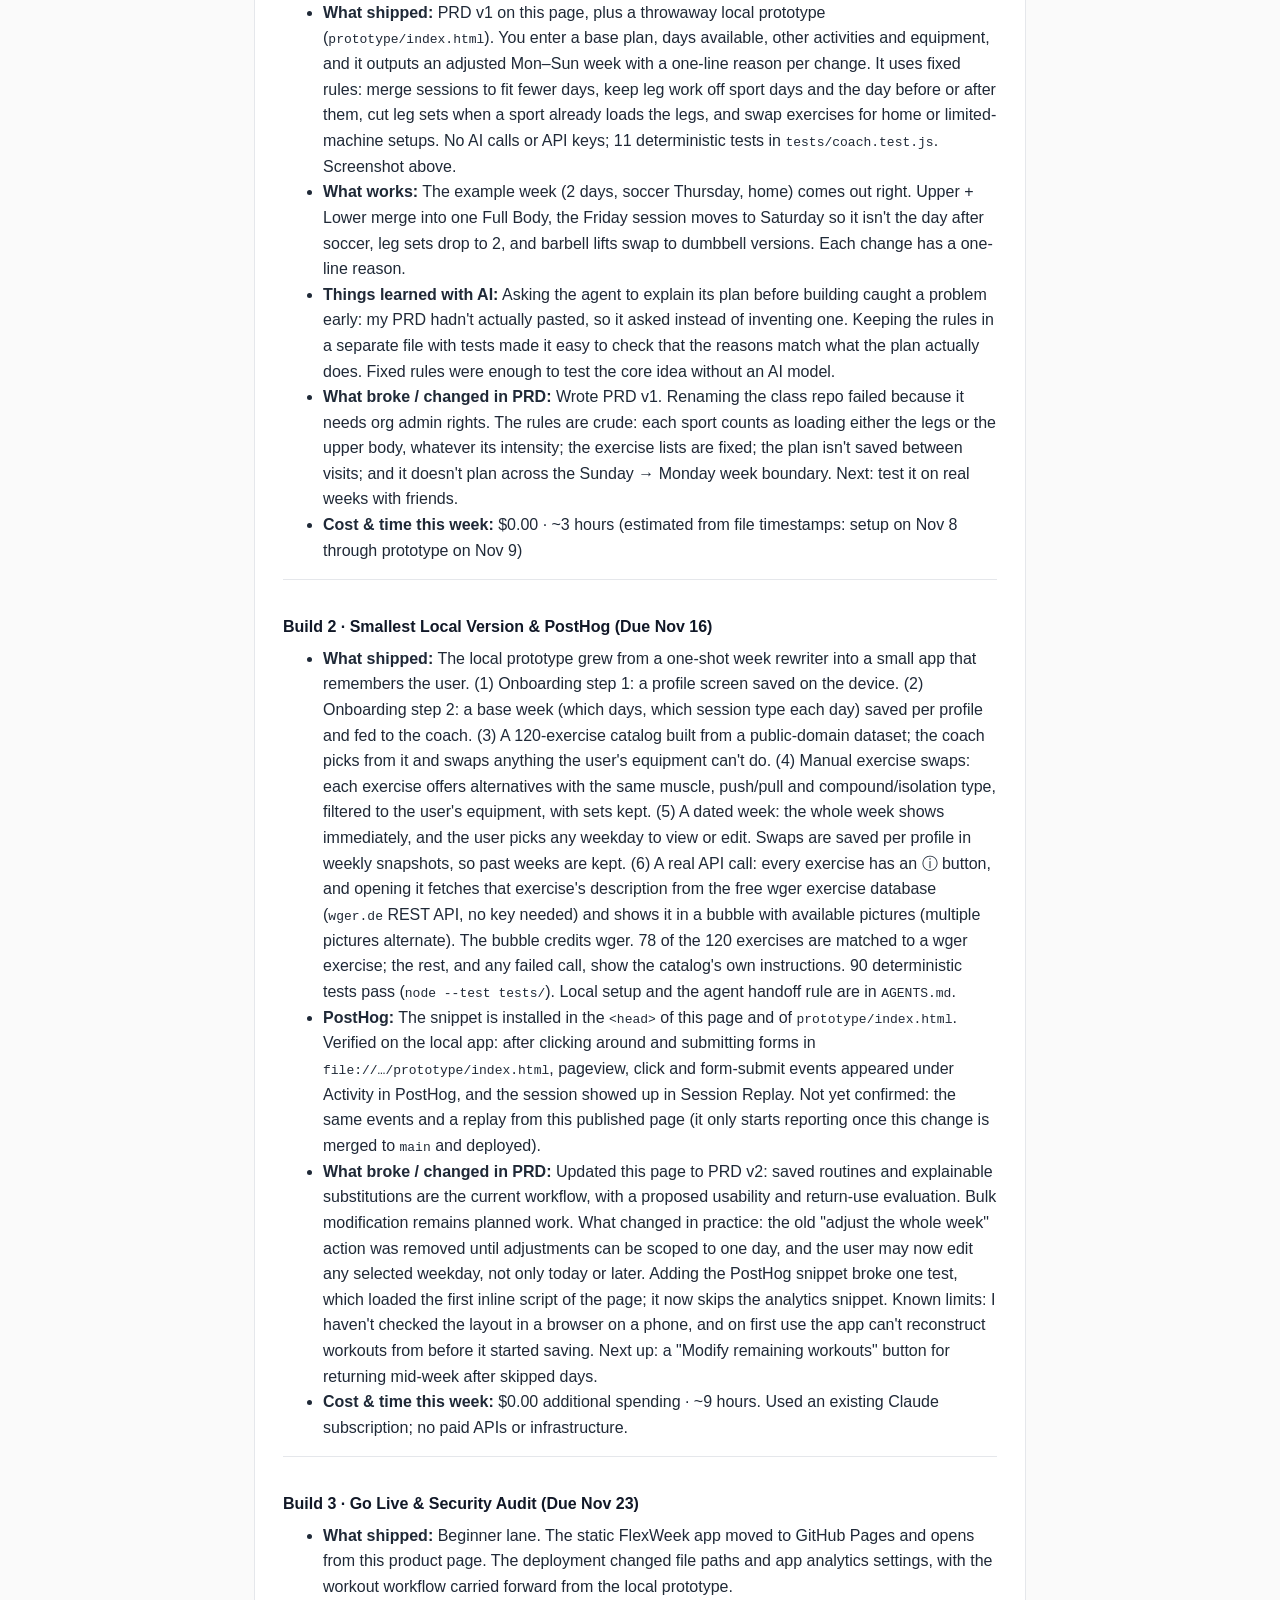
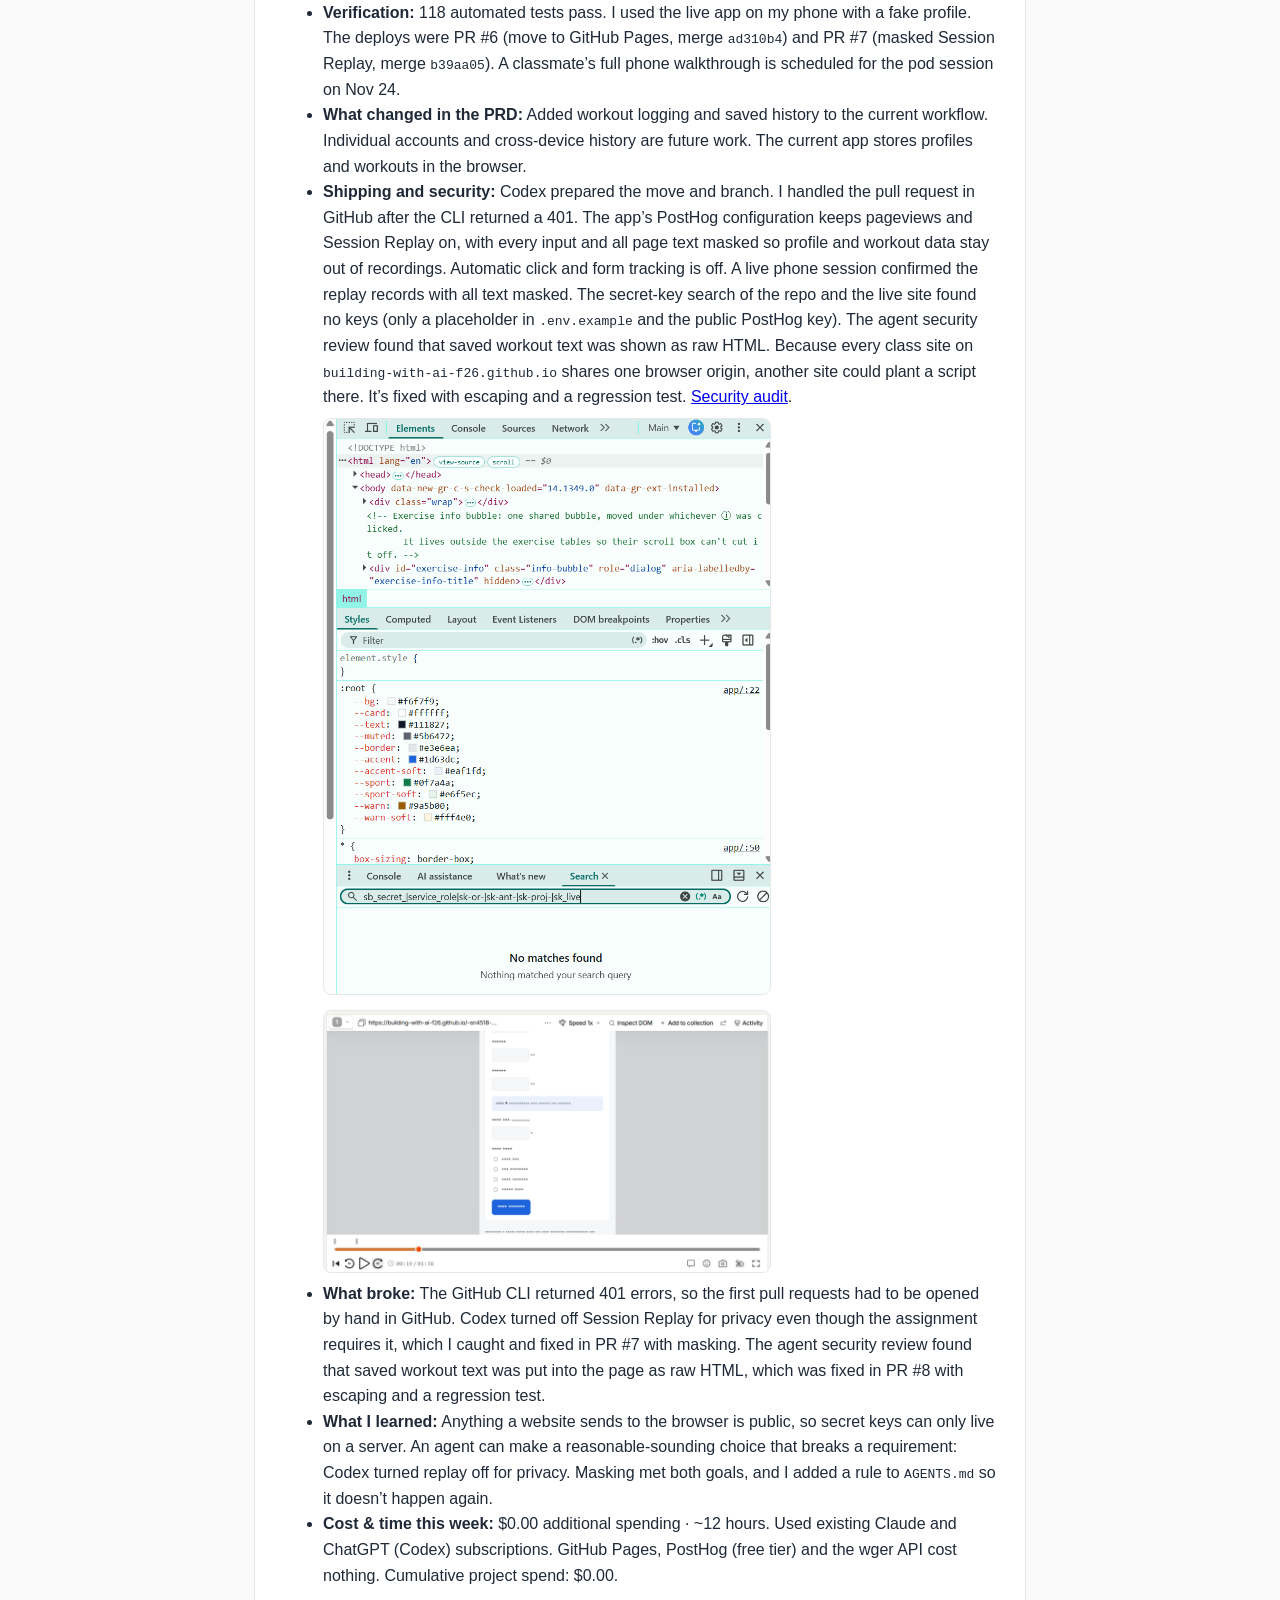
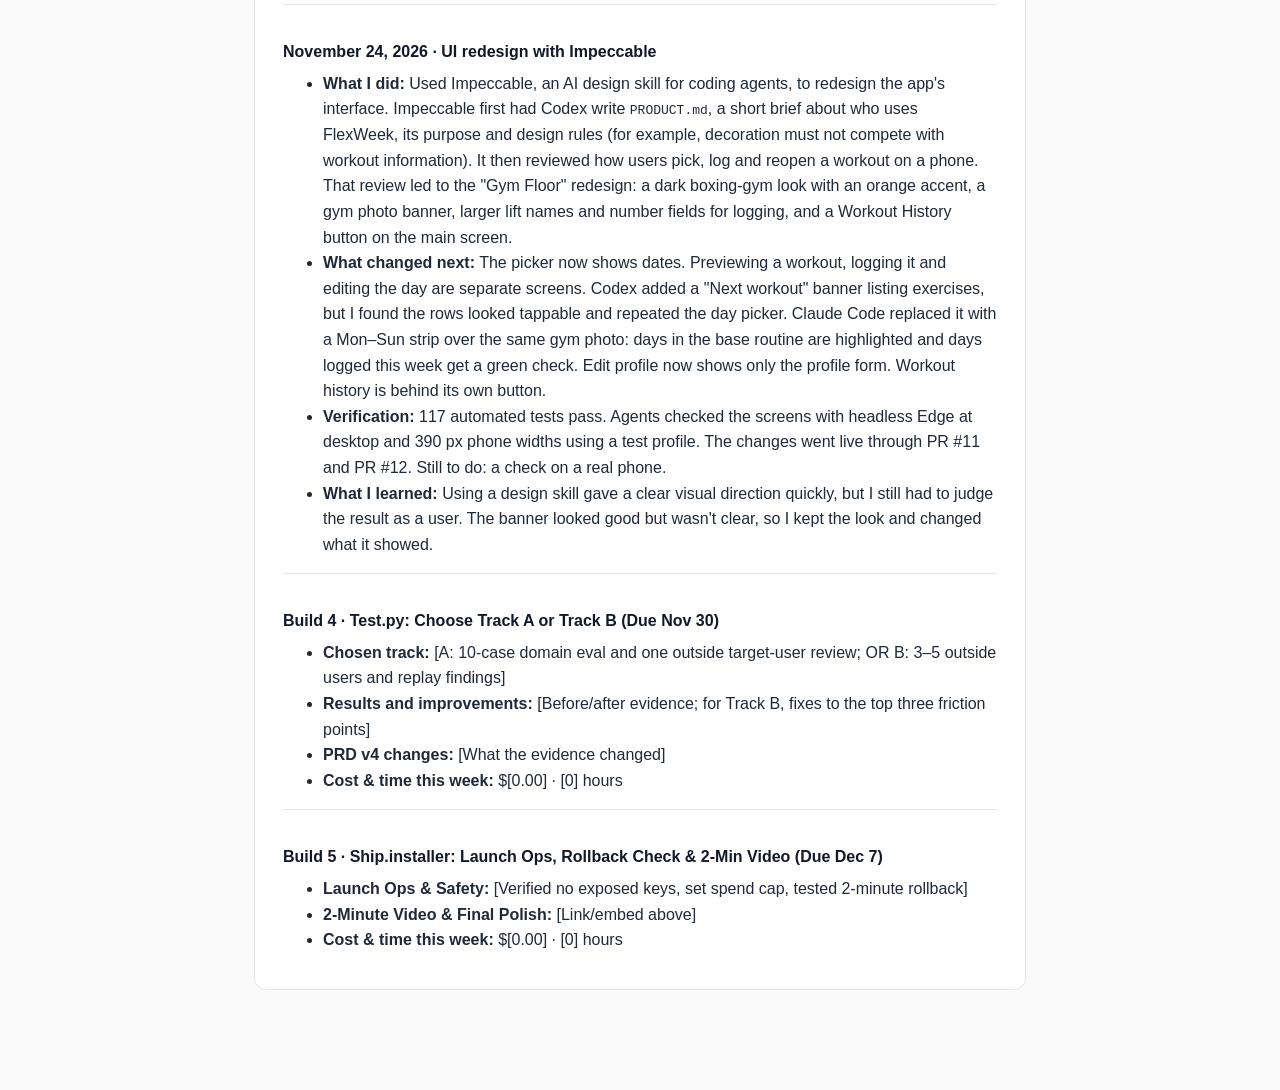
==== commit b5440cd6: "Log Impeccable UI redesign in the build log Co-Authored-By: Claude Opus 5.5 <noreply@anthropic.com>" ====
--- a/docs/index.html
+++ b/docs/index.html
@@ -300,6 +300,16 @@
       </div>
 
       <div class="log-entry">
+        <h3>November 24, 2026 · UI redesign with Impeccable</h3>
+        <ul>
+          <li><strong>What I did:</strong> Used Impeccable, an AI design skill for coding agents, to redesign the app's interface. Impeccable first had Codex write <code>PRODUCT.md</code>, a short brief about who uses FlexWeek, its purpose and design rules (for example, decoration must not compete with workout information). It then reviewed how users pick, log and reopen a workout on a phone. That review led to the "Gym Floor" redesign: a dark boxing-gym look with an orange accent, a gym photo banner, larger lift names and number fields for logging, and a Workout History button on the main screen.</li>
+          <li><strong>What changed next:</strong> The picker now shows dates. Previewing a workout, logging it and editing the day are separate screens. Codex added a "Next workout" banner listing exercises, but I found the rows looked tappable and repeated the day picker. Claude Code replaced it with a Mon–Sun strip over the same gym photo: days in the base routine are highlighted and days logged this week get a green check. Edit profile now shows only the profile form. Workout history is behind its own button.</li>
+          <li><strong>Verification:</strong> 117 automated tests pass. Agents checked the screens with headless Edge at desktop and 390 px phone widths using a test profile. The changes went live through PR #11 and PR #12. Still to do: a check on a real phone.</li>
+          <li><strong>What I learned:</strong> Using a design skill gave a clear visual direction quickly, but I still had to judge the result as a user. The banner looked good but wasn't clear, so I kept the look and changed what it showed.</li>
+        </ul>
+      </div>
+
+      <div class="log-entry">
         <h3>Build 4 · Test.py: Choose Track A or Track B (Due Nov 30)</h3>
         <ul>
           <li><strong>Chosen track:</strong> [A: 10-case domain eval and one outside target-user review; OR B: 3–5 outside users and replay findings]</li>
